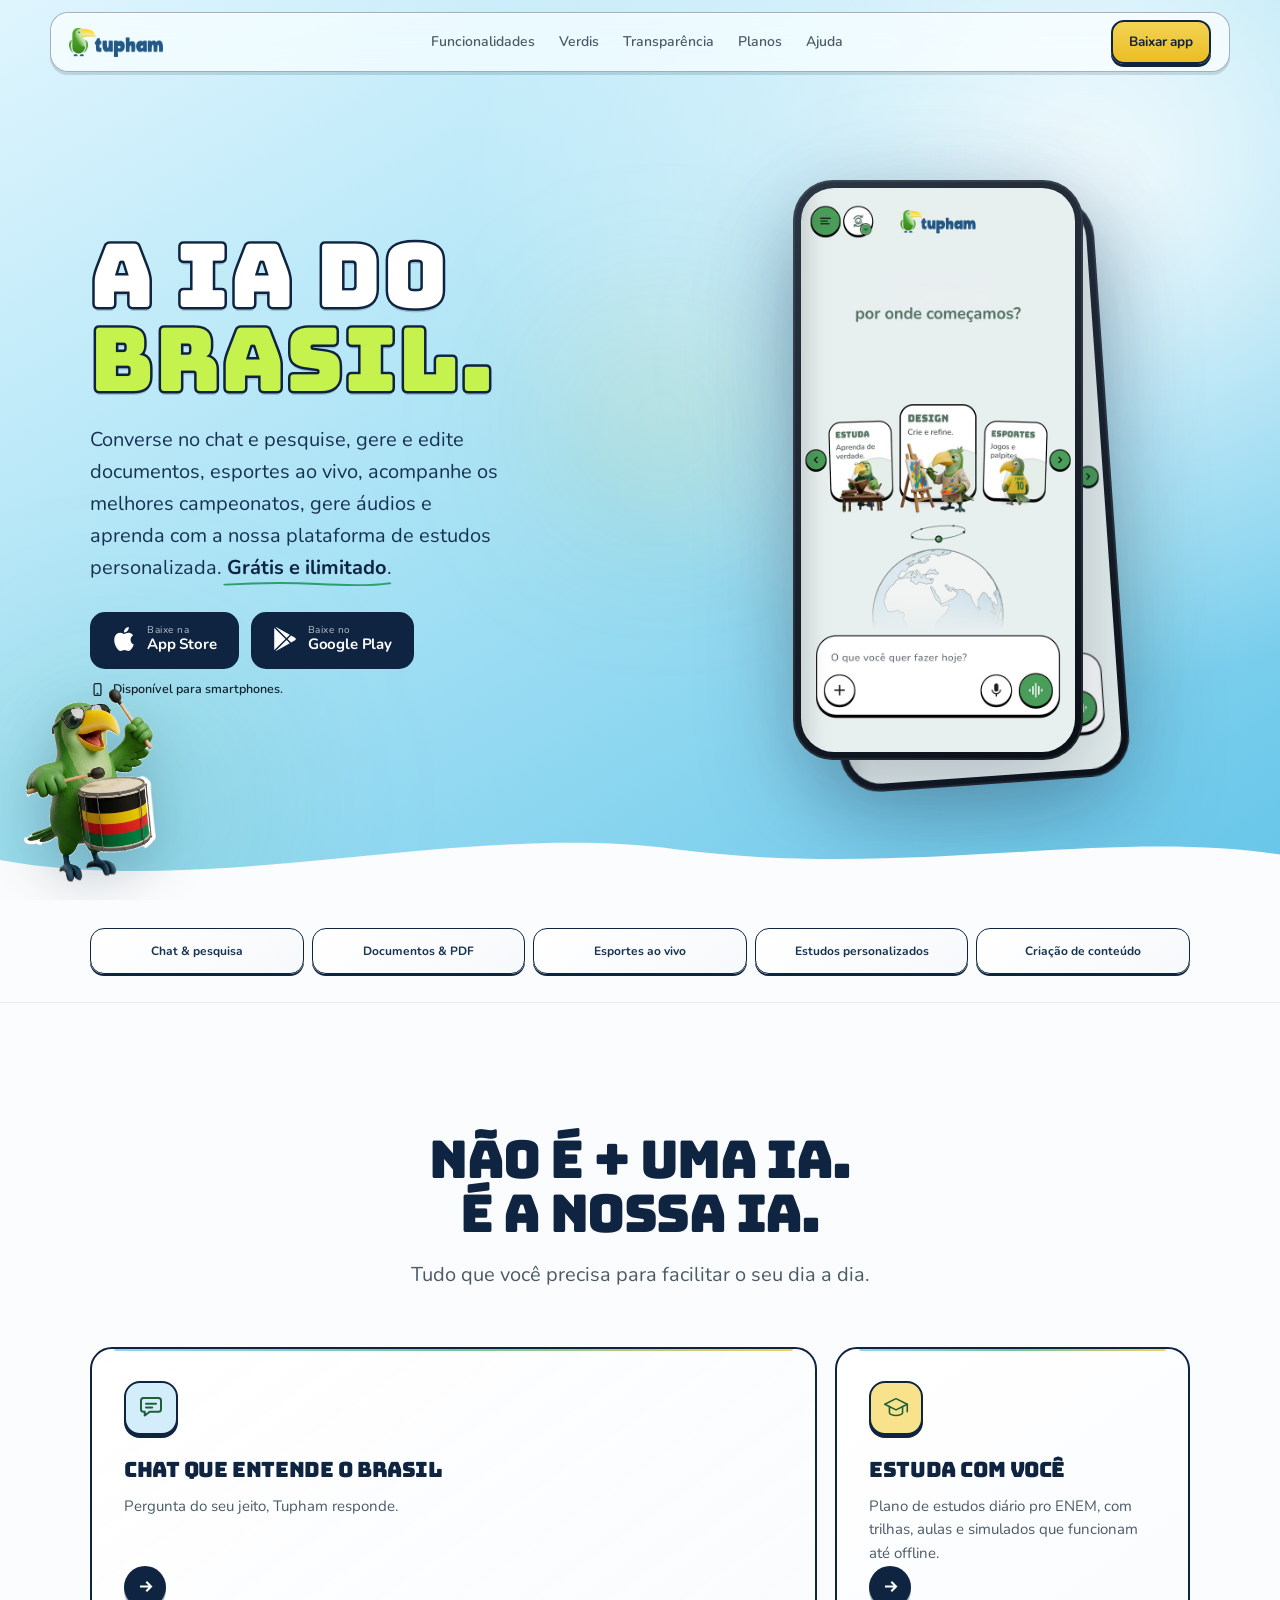
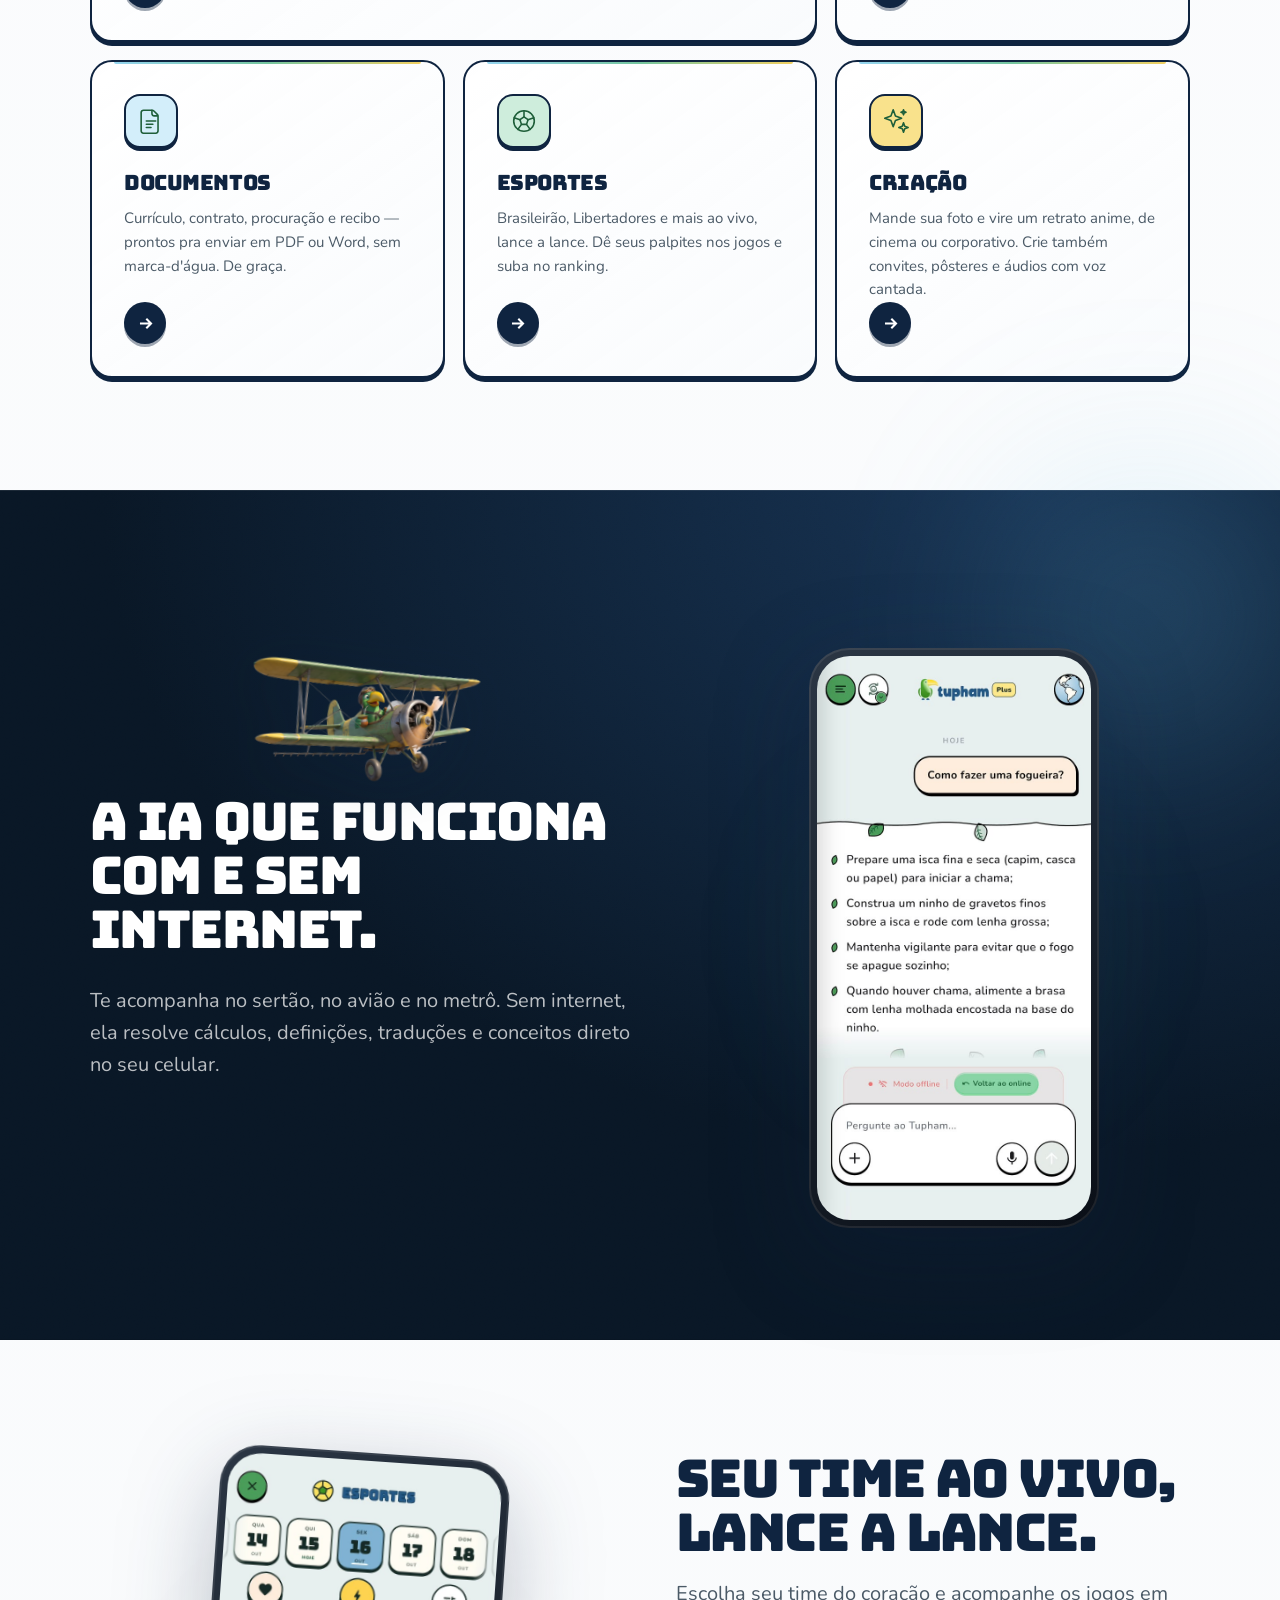
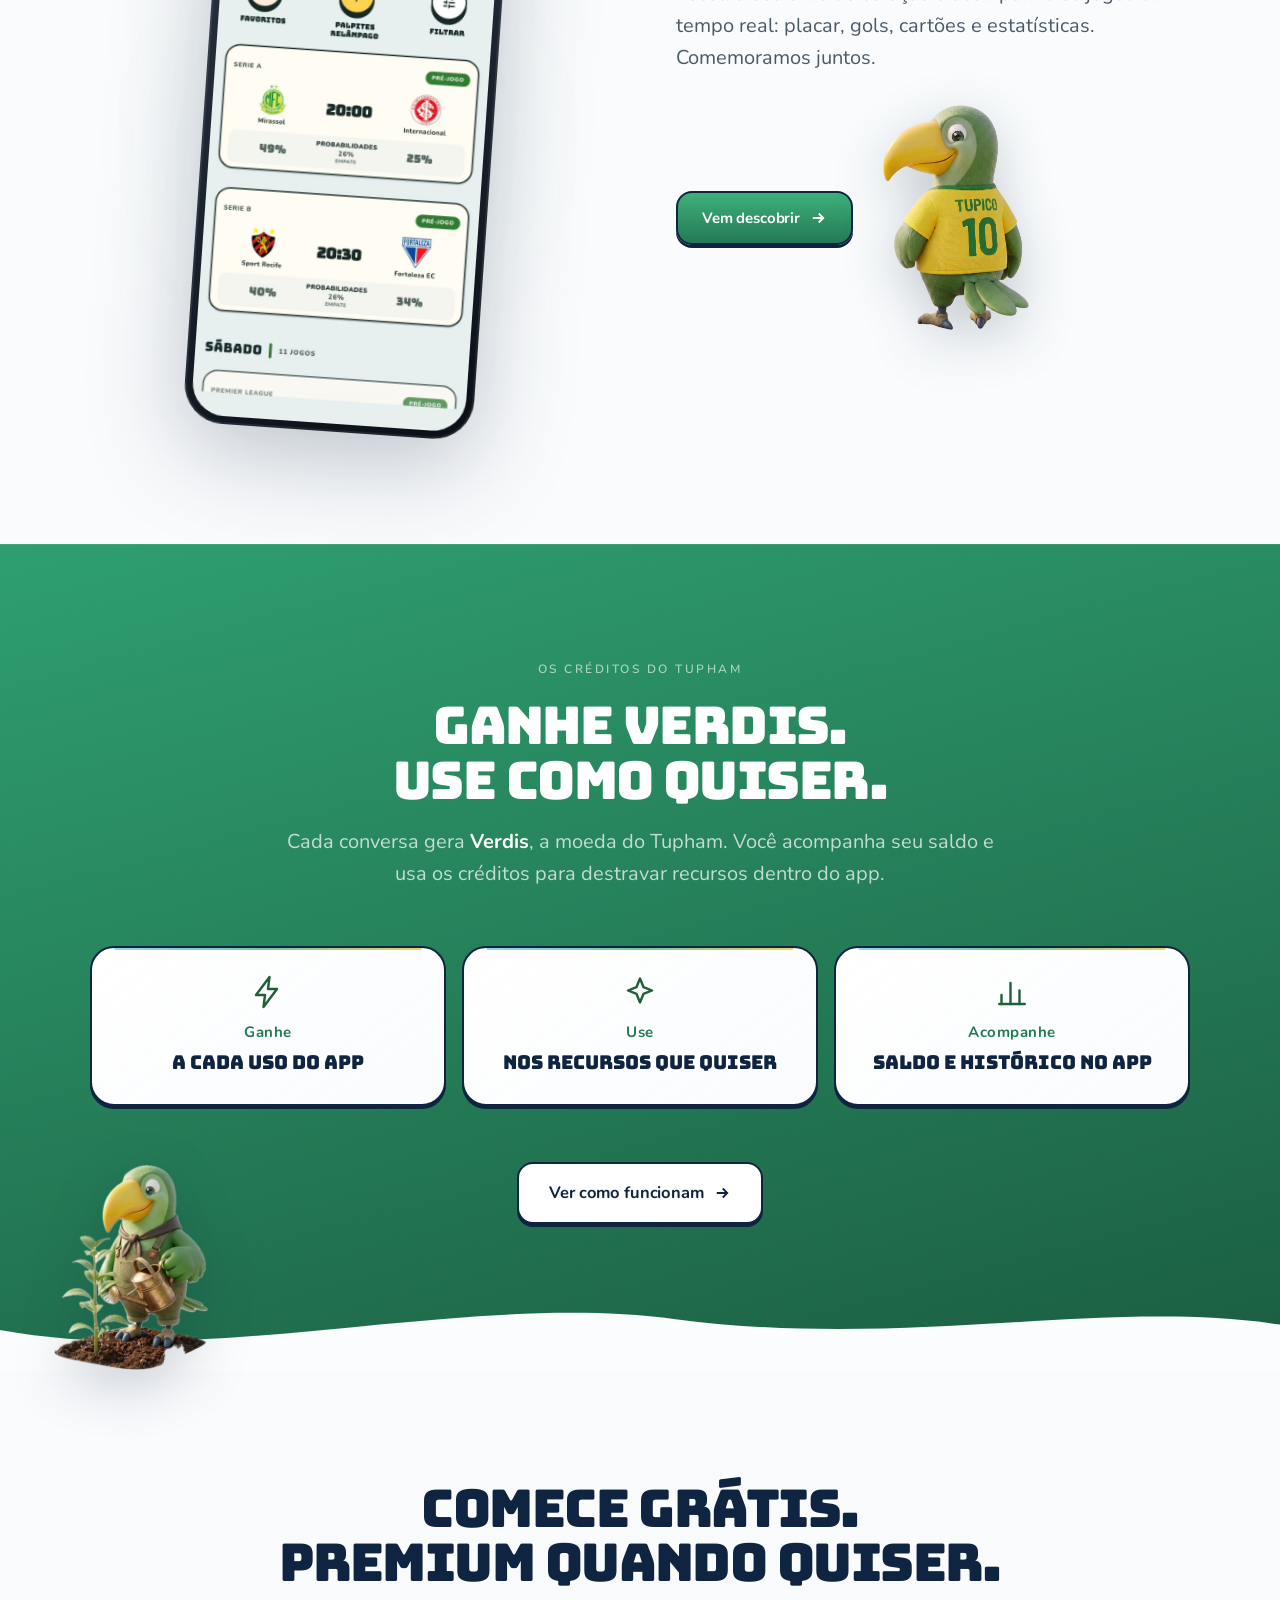
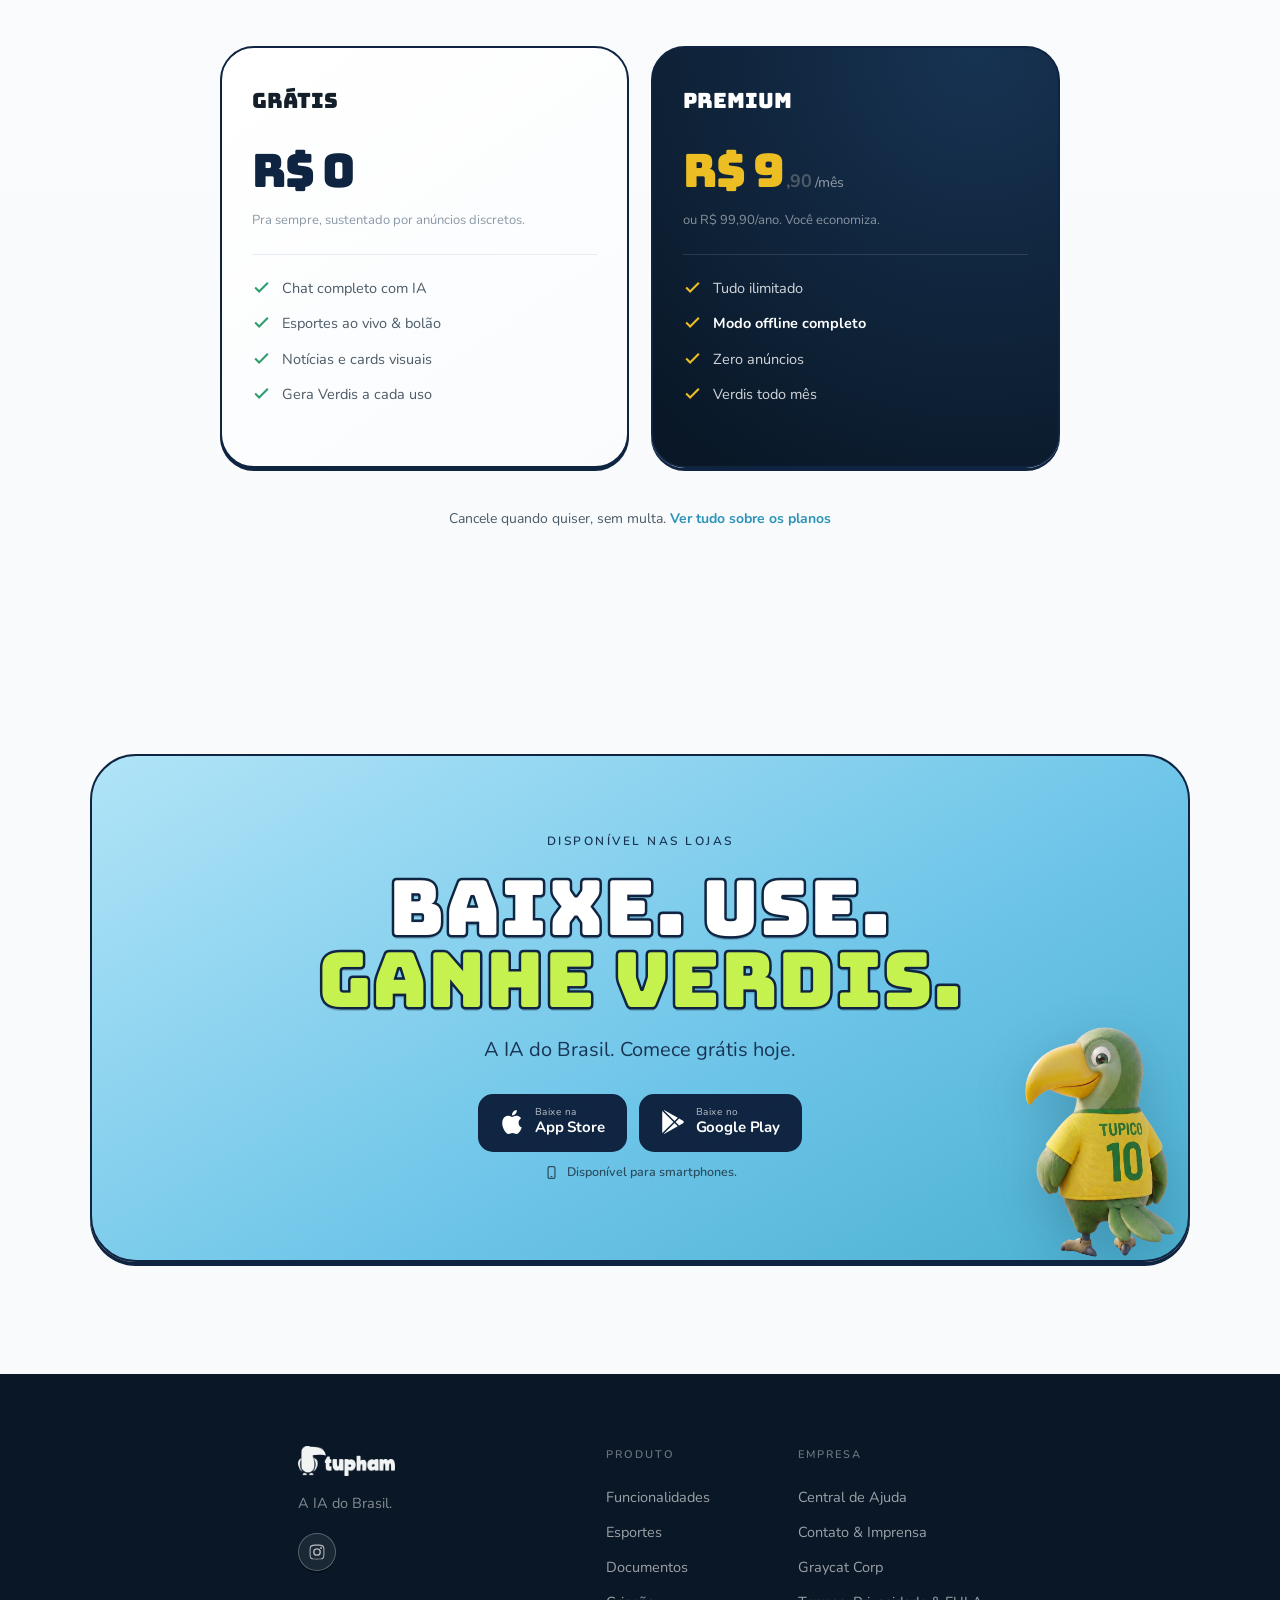
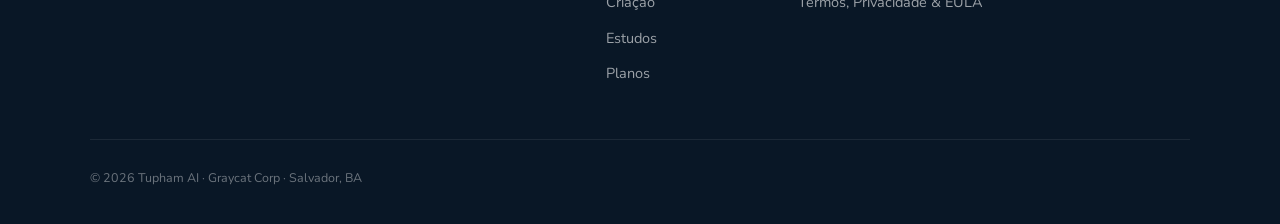
==== index.html @ d5e72868 "fix(site): revisa divisoes entre secoes e sobreposicoes de mascotes - Criacao: rockstar nao sobrepoe" ====
<!DOCTYPE html>
<html lang="pt-BR">
<head>
<meta charset="UTF-8">
<meta name="viewport" content="width=device-width, initial-scale=1.0">
<title>Tupham — A IA do Brasil.</title>
<meta name="description" content="Tupham: converse no chat e pesquise, gere e edite documentos, esportes ao vivo, acompanhe os melhores campeonatos, gere áudios e aprenda com a nossa plataforma de estudos personalizada. Grátis e ilimitado.">
<meta name="theme-color" content="#6BC4E8">
<meta property="og:type" content="website">
<meta property="og:title" content="Tupham — A IA do Brasil">
<meta property="og:description" content="Tudo que você precisa em um app só.">
<meta property="og:image" content="https://tupham.com.br/assets/img/og.png">
<meta property="og:image:secure_url" content="https://tupham.com.br/assets/img/og.png">
<meta property="og:image:type" content="image/png">
<meta property="og:image:width" content="1200">
<meta property="og:image:height" content="630">
<meta property="og:image:alt" content="Tupham — A IA do Brasil">
<meta name="twitter:card" content="summary_large_image">
<meta name="twitter:image" content="https://tupham.com.br/assets/img/og.png">
<meta name="twitter:image:alt" content="Tupham — A IA do Brasil">
<link rel="icon" type="image/png" href="assets/img/brand/mascote-tupham.png">
<link rel="preconnect" href="https://fonts.googleapis.com">
<link rel="preconnect" href="https://fonts.gstatic.com" crossorigin>
<link href="https://fonts.googleapis.com/css2?family=Bungee&family=Nunito:ital,wght@0,200..1000;1,200..1000&display=swap" rel="stylesheet">
<link rel="stylesheet" href="assets/css/tupham.css?v=20261015-3">
<style>
  /* compare: card das gringas em cor normal (sem look apagado) */
  .compare-them .compare-who{color:rgba(255,255,255,.6)}
  .compare-them .compare-price{color:#fff}
  .compare-them li{color:rgba(255,255,255,.85)}
</style>
</head>
<body class="home">
<div class="progress" id="progress"></div>

<!-- ===== NAV (shared) ===== -->
<nav class="nav" id="nav">
  <div class="nav-in">
    <a href="index.html" class="nav-logo" aria-label="Tupham — início"><img src="assets/img/brand/logo-tupham.png" alt="Tupham"></a>
    <div class="nav-links">
      <a href="habilidades.html">Funcionalidades</a>
      <a href="como-salvamos-o-mundo.html">Verdis</a>
      <a href="auditoria.html">Transparência</a>
      <a href="planos.html">Planos</a>
      <a href="ajuda.html">Ajuda</a>
    </div>
    <div class="nav-right">
      <a href="index.html#baixar" class="btn btn-gold btn-sm nav-cta">Baixar app</a>
      <button class="burger" id="burger" aria-label="Menu" aria-expanded="false"><span></span><span></span><span></span></button>
    </div>
  </div>
</nav>
<div class="mobnav" id="mobnav" aria-hidden="true" inert>
  <a href="habilidades.html">Funcionalidades<span class="arr">→</span></a>
  <a href="como-salvamos-o-mundo.html">Verdis<span class="arr">→</span></a>
  <a href="auditoria.html">Transparência<span class="arr">→</span></a>
  <a href="planos.html">Planos<span class="arr">→</span></a>
  <a href="ajuda.html">Ajuda<span class="arr">→</span></a>
  <a href="index.html#baixar" class="btn btn-gold">Baixar app</a>
</div>

<main>

<!-- ===== HERO ===== -->
<header class="hero">
  <div class="hero-orb hero-orb-1"></div>
  <div class="hero-orb hero-orb-2"></div>
  <div class="hero-orb hero-orb-3"></div>
  <img class="tupico tupico--corner tupico--cl tupico--bob" src="assets/img/mascotes/tupico-bateria.png" alt="Tupico, o mascote do Tupham, tocando bateria" style="bottom:5%;width:clamp(112px,11vw,160px)" loading="eager">
  <div class="wrap hero-in">
    <div class="hero-text load">
      <h1 class="comic comic--outline">A IA do<br><span class="lime">Brasil.</span></h1>
      <p class="lead">Converse no chat e pesquise, gere e edite documentos, esportes ao vivo, acompanhe os melhores campeonatos, gere áudios e aprenda com a nossa plataforma de estudos personalizada. <b class="brush" style="color:var(--ink-900);font-weight:700">Grátis e ilimitado</b>.</p>
      <div class="store-row">
        <a href="https://apps.apple.com/br/app/tupham/id6759582238" class="store-btn" rel="noopener"><svg viewBox="0 0 24 24" fill="currentColor"><path d="M12.152 6.896c-.948 0-2.415-1.078-3.96-1.04-2.04.027-3.91 1.183-4.961 3.014-2.117 3.675-.546 9.103 1.519 12.09 1.013 1.454 2.208 3.09 3.792 3.039 1.52-.065 2.09-.987 3.935-.987 1.831 0 2.35.987 3.96.948 1.637-.026 2.676-1.48 3.676-2.948 1.156-1.688 1.636-3.325 1.662-3.415-.039-.013-3.182-1.221-3.22-4.857-.026-3.04 2.48-4.494 2.597-4.559-1.429-2.09-3.623-2.324-4.39-2.376-2-.156-3.675 1.09-4.61 1.09zM15.53 3.83c.843-1.012 1.4-2.427 1.245-3.83-1.207.052-2.662.805-3.532 1.818-.78.896-1.454 2.338-1.273 3.714 1.338.104 2.715-.688 3.559-1.701"/></svg><span><small>Baixe na</small><b>App Store</b></span></a>
        <a href="https://play.google.com/store/apps/details?id=br.com.graycat.tupham" class="store-btn" rel="noopener"><svg viewBox="0 0 24 24" fill="currentColor"><path d="M22.018 13.298l-3.919 2.218-3.515-3.493 3.543-3.521 3.891 2.202a1.49 1.49 0 0 1 0 2.594zM1.337.924a1.486 1.486 0 0 0-.112.568v21.017c0 .217.045.419.124.6l11.155-11.087L1.337.924zm12.207 10.065l3.258-3.238L3.45.195a1.466 1.466 0 0 0-.946-.179l11.04 10.973zm0 2.067l-11 10.933c.298.036.612-.016.906-.183l13.324-7.54-3.23-3.21z"/></svg><span><small>Baixe no</small><b>Google Play</b></span></a>
      </div>
      <p class="store-note"><svg viewBox="0 0 24 24" fill="none" stroke="currentColor" stroke-width="2" aria-hidden="true"><rect x="6.5" y="2.5" width="11" height="19" rx="2.5"/><path d="M10.5 18.5h3"/></svg>Disponível para smartphones.</p>
    </div>
    <div class="hero-visual">
      <div class="load-visual mockup-cluster">
        <div class="glow glow--gold" style="width:270px;height:270px;top:44%;left:12%"></div>
        <div class="glow glow--sky" style="width:330px;height:330px;top:2%;right:-4%"></div>
        <div class="mockup mockup-back mockup--tilt" style="margin-right:-58px;margin-top:50px"><img src="assets/img/mockups/home.jpeg" alt="Tela inicial do Tupham" loading="eager"></div>
        <div class="mockup mockup-front"><img src="assets/img/mockups/home.jpeg" alt="Tela inicial do Tupham" loading="eager"></div>
      </div>
    </div>
  </div>
  <svg class="wave wave--bottom" viewBox="0 0 1440 110" preserveAspectRatio="none" aria-hidden="true"><path fill="#FBFCFD" d="M0,64 C240,108 520,20 760,52 C1020,86 1240,28 1440,58 L1440,110 L0,110Z"/></svg>
</header>

<!-- ===== MARQUEE ===== -->
<div class="capability-band" aria-label="Principais recursos">
  <div class="wrap capability-band-in">
    <div class="capability-grid">
      <span>Chat &amp; pesquisa</span>
      <span>Documentos &amp; PDF</span>
      <span>Esportes ao vivo</span>
      <span>Estudos personalizados</span>
      <span>Criação de conteúdo</span>
    </div>
  </div>
</div>

<!-- ===== PILLARS (bento) ===== -->
<section class="section" id="pilares">
  <div class="wrap">
    <div class="center mb-5" data-reveal>
      <h2 class="h-sec mt-2">Não é + uma IA.<br>É a nossa IA.</h2>
      <p class="lead mx-auto maxw-md mt-2">Tudo que você precisa para facilitar o seu dia a dia.</p>
    </div>

    <div class="grid grid-3" data-reveal-stagger>
      <a href="habilidades.html#conversa" class="card card--feat span-2">
        <div>
          <div class="card-ico card-ico--sky"><svg viewBox="0 0 24 24" fill="none" stroke="currentColor" stroke-width="1.6" stroke-linecap="round" stroke-linejoin="round"><path d="M4 6a2 2 0 0 1 2-2h12a2 2 0 0 1 2 2v7a2 2 0 0 1-2 2h-7l-4 3v-3H6a2 2 0 0 1-2-2z"/><path d="M8 8.5h8M8 11.5h5"/></svg></div>
          <h3>Chat que entende o Brasil</h3>
          <p>Pergunta do seu jeito, Tupham responde.</p>
        </div>
        <span class="card-go" aria-hidden="true"><svg viewBox="0 0 24 24" fill="none" stroke="currentColor" stroke-width="2.6"><path d="M5 12h14M13 6l6 6-6 6"/></svg></span>
      </a>

      <a href="habilidades.html#pesquisa" class="card card--feat">
        <div>
          <div class="card-ico card-ico--gold"><svg viewBox="0 0 32 32" fill="none" stroke="currentColor" stroke-width="1.7" stroke-linecap="round" stroke-linejoin="round"><path d="M16 6 4 12l12 6 12-6-12-6z"/><path d="M9 14.5v6.5c0 1.5 3 3 7 3s7-1.5 7-3v-6.5"/><path d="M28 12v8"/></svg></div>
          <h3>Estuda com você</h3>
          <p>Plano de estudos diário pro ENEM, com trilhas, aulas e simulados que funcionam até offline.</p>
        </div>
        <span class="card-go" aria-hidden="true"><svg viewBox="0 0 24 24" fill="none" stroke="currentColor" stroke-width="2.6"><path d="M5 12h14M13 6l6 6-6 6"/></svg></span>
      </a>

      <a href="habilidades.html#documentos" class="card card--feat">
        <div class="card-ico card-ico--sky"><svg viewBox="0 0 32 32" fill="none" stroke="currentColor" stroke-width="1.7" stroke-linecap="round" stroke-linejoin="round"><path d="M9.5 4.5h7.7c.7 0 1.4.3 1.9.8l3.6 3.6c.5.5.8 1.2.8 1.9v15.7c0 1.4-1.1 2.5-2.5 2.5h-13c-1.4 0-2.5-1.1-2.5-2.5V7c0-1.4 1.1-2.5 2.5-2.5z"/><path d="M17 4.5V8c0 1.4 1.1 2.5 2.5 2.5H23"/><path d="M11 16h10M11 19.5h7M11 23h5"/></svg></div>
        <h3>Documentos</h3>
        <p>Currículo, contrato, procuração e recibo — prontos pra enviar em PDF ou Word, sem marca-d'água. De graça.</p>
        <span class="card-go" aria-hidden="true"><svg viewBox="0 0 24 24" fill="none" stroke="currentColor" stroke-width="2.6"><path d="M5 12h14M13 6l6 6-6 6"/></svg></span>
      </a>

      <a href="habilidades.html#esportes" class="card card--feat">
        <div class="card-ico card-ico--leaf"><svg viewBox="0 0 32 32" fill="none" stroke="currentColor" stroke-width="1.7" stroke-linecap="round" stroke-linejoin="round"><circle cx="16" cy="16" r="11"/><path d="M16 11.5 20.3 14.6 18.7 19.6 13.3 19.6 11.7 14.6z"/><path d="M16 11.5V5"/><path d="M20.3 14.6 26.5 12.6"/><path d="M18.7 19.6 22.5 24.9"/><path d="M13.3 19.6 9.5 24.9"/><path d="M11.7 14.6 5.5 12.6"/></svg></div>
        <h3>Esportes</h3>
        <p>Brasileirão, Libertadores e mais ao vivo, lance a lance. Dê seus palpites nos jogos e suba no ranking.</p>
        <span class="card-go" aria-hidden="true"><svg viewBox="0 0 24 24" fill="none" stroke="currentColor" stroke-width="2.6"><path d="M5 12h14M13 6l6 6-6 6"/></svg></span>
      </a>

      <a href="habilidades.html#criacao" class="card card--feat">
        <div class="card-ico card-ico--gold"><svg viewBox="0 0 32 32" fill="none" stroke="currentColor" stroke-width="1.7" stroke-linecap="round" stroke-linejoin="round"><path d="M13 4l2.4 6.6 6.6 2.4-6.6 2.4-2.4 6.6-2.4-6.6-6.6-2.4 6.6-2.4z"/><path d="M24 18l1.3 3.7 3.7 1.3-3.7 1.3-1.3 3.7-1.3-3.7-3.7-1.3 3.7-1.3z"/><path d="M24 4l.7 2 2 .7-2 .7-.7 2-.7-2-2-.7 2-.7z"/></svg></div>
        <h3>Criação</h3>
        <p>Mande sua foto e vire um retrato anime, de cinema ou corporativo. Crie também convites, pôsteres e áudios com voz cantada.</p>
        <span class="card-go" aria-hidden="true"><svg viewBox="0 0 24 24" fill="none" stroke="currentColor" stroke-width="2.6"><path d="M5 12h14M13 6l6 6-6 6"/></svg></span>
      </a>
    </div>
  </div>
</section>

<!-- ===== ON-DEVICE ===== -->
<section class="section bg-ink grain on-dark">
  <div class="sec-orb glow--sky" style="width:420px;height:420px;top:-10%;right:-6%;opacity:.5"></div>
  <div class="wrap split split--wide-text">
    <div data-reveal style="position:relative">
      <img class="tupico tupico--corner tupico--float" src="assets/img/mascotes/tupico-aviador.png" alt="Tupico pilotando um avião" style="position:absolute;left:50%;bottom:calc(100% + 12px);transform:translateX(-50%) rotate(-4deg);width:clamp(165px,19vw,235px);z-index:2" loading="lazy">
      <h2 class="h-sec">A IA que funciona<br>com e sem internet.</h2>
      <p class="lead mt-3">Te acompanha no sertão, no avião e no metrô. Sem internet, ela resolve cálculos, definições, traduções e conceitos direto no seu celular.</p>
    </div>
    <div class="split-visual" data-reveal>
      <div class="glow glow--leaf" style="width:300px;height:300px"></div>
      <div class="mockup mockup--float" data-parallax="-0.03"><img src="assets/img/mockups/offline.jpeg" alt="Tupham respondendo sem internet, em modo offline" loading="lazy"></div>
    </div>
  </div>
</section>

<!-- ===== ESPORTES TEASER ===== -->
<section class="section">
  <div class="wrap split split--reverse split--top">
    <div data-reveal>
      <h2 class="h-sec">Seu time ao vivo,<br>lance a lance.</h2>
      <p class="lead mt-2">Escolha seu time do coração e acompanhe os jogos em tempo real: placar, gols, cartões e estatísticas. Comemoramos juntos.</p>
      <div class="flex items-center gap-lg mt-3">
        <a href="habilidades.html#esportes" class="btn btn-leaf">Vem descobrir <svg viewBox="0 0 24 24" fill="none" stroke="currentColor" stroke-width="2.4"><path d="M5 12h14M13 6l6 6-6 6"/></svg></a>
        <img class="tupico tupico--float" src="assets/img/mascotes/tupico-craque.png" alt="Tupico com a camisa 10" style="width:clamp(110px,13vw,150px)" loading="lazy">
      </div>
    </div>
    <div class="split-visual split-visual--stack" data-reveal>
      <div class="glow glow--leaf" style="width:320px;height:320px;opacity:.5"></div>
      <div class="mockup mockup--tilt-r"><img src="assets/img/mockups/esportes.jpeg" alt="Jogo ao vivo no Tupham, lance a lance" loading="lazy"></div>
    </div>
  </div>
</section>

<!-- ===== VERDIS TEASER ===== -->
<section class="section bg-leaf grain on-dark mascot-stage">
  <img class="tupico tupico--corner tupico--cl tupico--float" src="assets/img/mascotes/tupico-jardineiro.png" alt="Tupico jardineiro" style="bottom:max(0px,calc(7.64vw - 110px));width:clamp(120px,12vw,180px)" loading="lazy">
  <div class="wrap">
    <div class="center mb-5" data-reveal>
      <span class="eyebrow eyebrow--center eyebrow--light">Os créditos do Tupham</span>
      <h2 class="h-sec mt-2">Ganhe Verdis.<br>Use como quiser.</h2>
      <p class="lead mx-auto maxw-md mt-2">Cada conversa gera <b style="color:#fff">Verdis</b>, a moeda do Tupham. Você acompanha seu saldo e usa os créditos para destravar recursos dentro do app.</p>
    </div>
    <div class="equiv" data-reveal-stagger>
      <div class="equiv-card"><div class="e-ico"><svg viewBox="0 0 24 24" fill="none" stroke="currentColor" stroke-width="1.6" stroke-linecap="round" stroke-linejoin="round"><path d="M13 2 4 14h6l-1 8 9-12h-6z"/></svg></div><div class="e-num">Ganhe</div><div class="e-eq">a cada uso do app</div></div>
      <div class="equiv-card"><div class="e-ico"><svg viewBox="0 0 24 24" fill="none" stroke="currentColor" stroke-width="1.6" stroke-linecap="round" stroke-linejoin="round"><path d="M12 3l2.3 5.7L20 11l-5.7 2.3L12 19l-2.3-5.7L4 11l5.7-2.3z"/></svg></div><div class="e-num">Use</div><div class="e-eq">nos recursos que quiser</div></div>
      <div class="equiv-card"><div class="e-ico"><svg viewBox="0 0 24 24" fill="none" stroke="currentColor" stroke-width="1.6" stroke-linecap="round" stroke-linejoin="round"><path d="M5 20v-6M11 20V6M17 20v-9"/><path d="M3.5 20h17"/></svg></div><div class="e-num">Acompanhe</div><div class="e-eq">saldo e histórico no app</div></div>
    </div>
    <div class="center mt-5" data-reveal>
      <a href="como-salvamos-o-mundo.html" class="btn btn-white btn-lg">Ver como funcionam <svg viewBox="0 0 24 24" fill="none" stroke="currentColor" stroke-width="2.4"><path d="M5 12h14M13 6l6 6-6 6"/></svg></a>
    </div>
  </div>
  <svg class="wave wave--bottom" viewBox="0 0 1440 110" preserveAspectRatio="none" aria-hidden="true"><path fill="#FBFCFD" d="M0,64 C240,108 520,20 760,52 C1020,86 1240,28 1440,58 L1440,110 L0,110Z"/></svg>
</section>

<!-- ===== PRICING ===== -->
<section class="section" id="planos">
  <div class="wrap">
    <div class="center mb-5" data-reveal>
      <h2 class="h-sec">Comece grátis.<br>Premium quando quiser.</h2>
    </div>
    <div class="price-grid" data-reveal>
      <div class="price-card">
        <div class="price-name">Grátis</div>
        <div class="price-tag"><span class="v">R$ 0</span></div>
        <div class="price-sub">Pra sempre, sustentado por anúncios discretos.</div>
        <ul class="price-feats">
          <li><svg viewBox="0 0 24 24" fill="none" stroke="currentColor" stroke-width="2.6"><path d="M20 6 9 17l-5-5"/></svg>Chat completo com IA</li>
          <li><svg viewBox="0 0 24 24" fill="none" stroke="currentColor" stroke-width="2.6"><path d="M20 6 9 17l-5-5"/></svg>Esportes ao vivo &amp; bolão</li>
          <li><svg viewBox="0 0 24 24" fill="none" stroke="currentColor" stroke-width="2.6"><path d="M20 6 9 17l-5-5"/></svg>Notícias e cards visuais</li>
          <li><svg viewBox="0 0 24 24" fill="none" stroke="currentColor" stroke-width="2.6"><path d="M20 6 9 17l-5-5"/></svg>Gera Verdis a cada uso</li>
        </ul>
      </div>
      <div class="price-card price-card--pro">
        <div class="price-name">Premium</div>
        <div class="price-tag"><span class="v">R$ 9</span><span class="c">,90</span><span class="per">/mês</span></div>
        <div class="price-sub">ou R$ 99,90/ano. Você economiza.</div>
        <ul class="price-feats">
          <li><svg viewBox="0 0 24 24" fill="none" stroke="currentColor" stroke-width="2.6"><path d="M20 6 9 17l-5-5"/></svg>Tudo ilimitado</li>
          <li class="hl"><svg viewBox="0 0 24 24" fill="none" stroke="currentColor" stroke-width="2.6"><path d="M20 6 9 17l-5-5"/></svg>Modo offline completo</li>
          <li><svg viewBox="0 0 24 24" fill="none" stroke="currentColor" stroke-width="2.6"><path d="M20 6 9 17l-5-5"/></svg>Zero anúncios</li>
          <li><svg viewBox="0 0 24 24" fill="none" stroke="currentColor" stroke-width="2.6"><path d="M20 6 9 17l-5-5"/></svg>Verdis todo mês</li>
        </ul>
      </div>
    </div>
    <p class="center muted mt-4" data-reveal style="font-size:14px">Cancele quando quiser, sem multa. <a href="planos.html" class="btn-link" style="display:inline-flex">Ver tudo sobre os planos</a></p>
  </div>
</section>

<!-- ===== FINAL CTA ===== -->
<section class="section" id="baixar">
  <div class="wrap">
    <div class="cta-band grain mascot-stage" data-reveal>
      <img class="tupico tupico--corner tupico--bob" src="assets/img/mascotes/tupico-craque.png" alt="Tupico vestindo a camisa 10" style="bottom:0;right:1%;width:clamp(116px,12vw,166px)" loading="lazy">
      <span class="eyebrow eyebrow--center">Disponível nas lojas</span>
      <h2 class="h-sec mt-2 comic comic--outline" style="font-size:clamp(38px,7vw,76px)">Baixe. Use.<br><span class="lime">Ganhe Verdis.</span></h2>
      <p class="lead mx-auto maxw-sm mt-2" style="color:var(--ink-800)">A IA do Brasil. Comece grátis hoje.</p>
      <div class="store-row mt-4" style="justify-content:center">
        <a href="https://apps.apple.com/br/app/tupham/id6759582238" class="store-btn" rel="noopener"><svg viewBox="0 0 24 24" fill="currentColor"><path d="M12.152 6.896c-.948 0-2.415-1.078-3.96-1.04-2.04.027-3.91 1.183-4.961 3.014-2.117 3.675-.546 9.103 1.519 12.09 1.013 1.454 2.208 3.09 3.792 3.039 1.52-.065 2.09-.987 3.935-.987 1.831 0 2.35.987 3.96.948 1.637-.026 2.676-1.48 3.676-2.948 1.156-1.688 1.636-3.325 1.662-3.415-.039-.013-3.182-1.221-3.22-4.857-.026-3.04 2.48-4.494 2.597-4.559-1.429-2.09-3.623-2.324-4.39-2.376-2-.156-3.675 1.09-4.61 1.09zM15.53 3.83c.843-1.012 1.4-2.427 1.245-3.83-1.207.052-2.662.805-3.532 1.818-.78.896-1.454 2.338-1.273 3.714 1.338.104 2.715-.688 3.559-1.701"/></svg><span><small>Baixe na</small><b>App Store</b></span></a>
        <a href="https://play.google.com/store/apps/details?id=br.com.graycat.tupham" class="store-btn" rel="noopener"><svg viewBox="0 0 24 24" fill="currentColor"><path d="M22.018 13.298l-3.919 2.218-3.515-3.493 3.543-3.521 3.891 2.202a1.49 1.49 0 0 1 0 2.594zM1.337.924a1.486 1.486 0 0 0-.112.568v21.017c0 .217.045.419.124.6l11.155-11.087L1.337.924zm12.207 10.065l3.258-3.238L3.45.195a1.466 1.466 0 0 0-.946-.179l11.04 10.973zm0 2.067l-11 10.933c.298.036.612-.016.906-.183l13.324-7.54-3.23-3.21z"/></svg><span><small>Baixe no</small><b>Google Play</b></span></a>
      </div>
      <p class="store-note"><svg viewBox="0 0 24 24" fill="none" stroke="currentColor" stroke-width="2" aria-hidden="true"><rect x="6.5" y="2.5" width="11" height="19" rx="2.5"/><path d="M10.5 18.5h3"/></svg>Disponível para smartphones.</p>
    </div>
  </div>
</section>

</main>

<!-- ===== FOOTER (shared) ===== -->
<footer class="foot">
  <div class="wrap">
    <div class="foot-top">
      <div class="foot-brand">
        <img src="assets/img/brand/logo-tupham.png" alt="Tupham">
        <p>A IA do Brasil.</p>
        <div class="foot-social">
          <a href="https://www.instagram.com/tuphambrasil/" target="_blank" rel="noopener" aria-label="Instagram"><svg viewBox="0 0 24 24" fill="currentColor"><path d="M12 2.16c3.2 0 3.58.01 4.85.07 3.25.15 4.77 1.69 4.92 4.92.06 1.27.07 1.65.07 4.85s-.01 3.58-.07 4.85c-.15 3.23-1.66 4.77-4.92 4.92-1.27.06-1.64.07-4.85.07s-3.58-.01-4.85-.07c-3.26-.15-4.77-1.7-4.92-4.92C2.17 15.58 2.16 15.2 2.16 12s.01-3.58.07-4.85C2.38 3.92 3.9 2.38 7.15 2.23 8.42 2.17 8.8 2.16 12 2.16zm0 1.62c-3.14 0-3.51.01-4.75.07-2.43.11-3.66 1.32-3.77 3.77-.06 1.24-.07 1.61-.07 4.75s.01 3.51.07 4.75c.11 2.43 1.32 3.66 3.77 3.77 1.24.06 1.61.07 4.75.07s3.51-.01 4.75-.07c2.43-.11 3.66-1.32 3.77-3.77.06-1.24.07-1.61.07-4.75s-.01-3.51-.07-4.75c-.11-2.43-1.32-3.66-3.77-3.77-1.24-.06-1.61-.07-4.75-.07zM12 6.84A5.16 5.16 0 1 0 12 17.16 5.16 5.16 0 0 0 12 6.84zm0 8.5A3.34 3.34 0 1 1 12 8.66a3.34 3.34 0 0 1 0 6.68zm5.34-9.87a1.2 1.2 0 1 0 0 2.4 1.2 1.2 0 0 0 0-2.4z"/></svg></a>
        </div>
      </div>
      <div class="foot-col">
        <h4>Produto</h4>
        <a href="habilidades.html">Funcionalidades</a>
        <a href="habilidades.html#esportes">Esportes</a>
        <a href="habilidades.html#documentos">Documentos</a>
        <a href="habilidades.html#criacao">Criação</a>
        <a href="habilidades.html#pesquisa">Estudos</a>
        <a href="planos.html">Planos</a>
      </div>
      <div class="foot-col">
        <h4>Empresa</h4>
        <a href="ajuda.html">Central de Ajuda</a>
        <a href="ajuda.html#contato">Contato &amp; Imprensa</a>
        <a href="https://graycatcorp.com" target="_blank" rel="noopener">Graycat Corp</a>
        <a href="ajuda.html#legal">Termos, Privacidade &amp; EULA</a>
      </div>
    </div>
    <div class="foot-bottom">
      <p>© <span data-year>2026</span> Tupham AI · Graycat Corp · Salvador, BA</p>
      
    </div>
  </div>
</footer>

<script src="assets/js/tupham.js?v=20260804-2"></script>
</body>
</html>
---- assets/css/tupham.css ----
/* ============================================================
   TUPHAM AI — Design System  ·  "Friendly Premium"
   A IA do Brasil. Roda no seu celular.
   ============================================================ */

/* ---------- Tokens ---------- */
:root{
  /* sky */
  --sky-50:#EAF7FD;--sky-100:#D3EEFA;--sky-200:#B0E4F7;--sky-300:#8ED8F2;
  --sky-400:#6BC4E8;--sky-500:#4AAFCF;--sky-600:#2E93B8;
  /* ocean / navy ink */
  --ink-700:#2B5F8A;--ink-800:#173353;--ink-900:#0F2440;--ink-950:#091726;
  /* leaf / planet */
  --leaf-50:#E9F7EF;--leaf-100:#CEEDDC;--leaf-300:#6FCB9C;--leaf-400:#3FB07A;
  --leaf-500:#2E9E6E;--leaf-600:#237A55;--leaf-700:#1A5C40;
  /* gold — fechado p/ evitar "amarelo ovo" aberto */
  --gold-200:#F9E28C;--gold-300:#F3D254;--gold-400:#ECBE24;--gold-500:#D2A411;--gold-600:#AE860C;
  /* neutrals */
  --bg:#FBFCFD;--bg-soft:#EFF4F8;--surface:#FFFFFF;--line:#E6ECF1;--line-soft:#EFF3F6;
  --tx:#13202B;--tx-2:#4B5A67;--tx-3:#8A98A6;
  /* semantic */
  --yes:#27B765;--no:#F0556A;
  /* radii */
  --r-sm:10px;--r:16px;--r-lg:24px;--r-xl:34px;--r-2xl:46px;--r-pill:999px;
  /* shadows */
  --sh-xs:0 1px 3px rgba(15,36,64,.06);
  --sh-sm:0 4px 14px rgba(15,36,64,.07);
  --sh:0 16px 44px rgba(15,36,64,.10);
  --sh-lg:0 34px 80px rgba(15,36,64,.16);
  --sh-gold:0 12px 34px rgba(210,164,17,.42);
  --sh-leaf:0 12px 34px rgba(46,158,110,.30);
  /* motion */
  --ease:cubic-bezier(.22,1,.36,1);
  --ease-soft:cubic-bezier(.16,1,.3,1);
  /* layout */
  --maxw:1180px;--maxw-narrow:760px;--maxw-wide:1320px;--nav-h:74px;
  /* type — padrão do app: Nunito (base) + Bungee (display/marca) */
  --font-display:'Bungee','Nunito',sans-serif;
  --font-body:'Nunito',system-ui,sans-serif;
}

/* ---------- Reset ---------- */
*,*::before,*::after{margin:0;padding:0;box-sizing:border-box}
html{scroll-behavior:smooth;-webkit-text-size-adjust:100%;overflow-x:hidden}
body{
  font-family:var(--font-body);background:var(--bg);color:var(--tx);
  line-height:1.6;font-size:16px;font-weight:400;
  -webkit-font-smoothing:antialiased;-moz-osx-font-smoothing:grayscale;
  /* Bungee tem só o peso 400 — evita negrito sintético nos títulos */
  font-synthesis-weight:none;
  overflow-x:hidden;
}
img,svg,video{max-width:100%;display:block}
a{text-decoration:none;color:inherit}
ul,ol{list-style:none}
button{cursor:pointer;border:none;background:none;font:inherit;color:inherit}
:focus-visible{outline:3px solid var(--sky-500);outline-offset:3px;border-radius:6px}
::selection{background:var(--gold-300);color:var(--ink-900)}

/* ---------- Layout ---------- */
.wrap{max-width:var(--maxw);margin:0 auto;padding:0 22px}
.wrap--narrow{max-width:var(--maxw-narrow)}
.wrap--wide{max-width:var(--maxw-wide)}
@media(min-width:768px){.wrap{padding:0 40px}}
.section{position:relative;padding:96px 0}
@media(min-width:768px){.section{padding:128px 0}}
.section--tight{padding:72px 0}
.center{text-align:center}
.stack{display:flex;flex-direction:column}

/* ---------- Type helpers ---------- */
.eyebrow{
  display:inline-flex;align-items:center;gap:8px;
  font-family:var(--font-body);font-size:12px;font-weight:600;
  letter-spacing:2.5px;text-transform:uppercase;color:var(--ink-800);
}
.eyebrow::before{content:none}
.eyebrow--center{justify-content:center}
.eyebrow--gold{color:var(--gold-600)}
.eyebrow--leaf{color:var(--leaf-600)}
.eyebrow--light{color:rgba(255,255,255,.6)}

.display{
  font-family:var(--font-display);font-weight:400;
  font-size:clamp(44px,8vw,92px);line-height:.96;letter-spacing:-.035em;
  color:var(--ink-900);
}
.h-sec{
  font-family:var(--font-display);font-weight:400;
  font-size:clamp(30px,4.6vw,54px);line-height:1.04;letter-spacing:-.03em;
  color:var(--ink-900);
}
.h-sub{
  font-family:var(--font-display);font-weight:400;
  font-size:clamp(22px,3vw,34px);line-height:1.1;letter-spacing:-.02em;color:var(--ink-900);
}
.lead{font-size:clamp(17px,2vw,21px);line-height:1.6;color:var(--tx-2);font-weight:400}
.muted{color:var(--tx-2)}
.on-dark{color:#fff}
.on-dark .h-sec,.on-dark .display,.on-dark .h-sub{color:#fff}
.on-dark .lead,.on-dark .muted{color:rgba(255,255,255,.72)}
.grad-text{background:linear-gradient(100deg,var(--sky-600),var(--leaf-500) 60%,var(--gold-500));-webkit-background-clip:text;background-clip:text;color:transparent}
.gold-ink{color:var(--gold-500)}
.leaf-ink{color:var(--leaf-600)}

/* ---------- Buttons — linguagem do app: contorno de tinta + relevo curto ---------- */
.btn{
  position:relative;display:inline-flex;align-items:center;justify-content:center;gap:9px;
  padding:13px 24px;border-radius:16px;font-family:var(--font-body);
  font-weight:700;font-size:15px;letter-spacing:-.01em;white-space:nowrap;
  border:2px solid var(--ink-900);box-shadow:0 3px 0 var(--ink-900);
  transition:transform .18s var(--ease),box-shadow .18s var(--ease),background .2s,color .2s;
}
.btn svg{width:18px;height:18px;flex-shrink:0}
.btn:hover{transform:translateY(-2px);box-shadow:0 5px 0 var(--ink-900)}
.btn:active{transform:translateY(1px);box-shadow:0 1px 0 var(--ink-900)}
.btn-sm{padding:9px 16px;font-size:13.5px;border-radius:13px}
.btn-lg{padding:16px 30px;font-size:16.5px}
.btn-gold{background:linear-gradient(180deg,var(--gold-300),var(--gold-400));color:var(--ink-900)}
.btn-ink{background:var(--ink-900);color:#fff}
.btn-ink:hover{background:var(--ink-800)}
.btn-leaf{background:linear-gradient(180deg,var(--leaf-400),var(--leaf-600));color:#fff}
.btn-white{background:#fff;color:var(--ink-900)}
.btn-ghost{background:rgba(15,36,64,.04);border-color:rgba(15,36,64,.16);box-shadow:none;color:var(--ink-900)}
.btn-ghost:hover{background:rgba(15,36,64,.08);transform:none;box-shadow:none}
.btn-glass{background:rgba(255,255,255,.16);color:#fff;border-color:rgba(255,255,255,.55);box-shadow:0 3px 0 rgba(9,23,38,.35);backdrop-filter:blur(10px)}
.btn-glass:hover{background:rgba(255,255,255,.26);box-shadow:0 5px 0 rgba(9,23,38,.35)}
.btn-row{display:flex;gap:12px;flex-wrap:wrap}
.btn-link{display:inline-flex;align-items:center;gap:7px;font-weight:700;color:var(--sky-600);transition:gap .25s var(--ease),color .2s}
.btn-link svg{width:16px;height:16px;transition:transform .25s var(--ease)}
.btn-link:hover{gap:11px;color:var(--ink-800)}
.btn-link:hover svg{transform:translateX(3px)}
.btn-link--leaf{color:var(--leaf-600)}.btn-link--leaf:hover{color:var(--leaf-700)}
.btn-link--light{color:#fff}

/* App-store buttons — mesmo tratamento dos botões */
.store-row{display:flex;gap:12px;flex-wrap:wrap}
.store-btn{display:inline-flex;align-items:center;gap:11px;padding:11px 20px;border-radius:15px;background:var(--ink-900);color:#fff;border:2px solid var(--ink-900);box-shadow:0 3px 0 var(--ink-900);transition:transform .18s var(--ease),box-shadow .18s var(--ease),background .2s}
.store-btn:hover{transform:translateY(-2px);box-shadow:0 5px 0 var(--ink-900)}
.store-btn:active{transform:translateY(1px);box-shadow:0 1px 0 var(--ink-900)}
.store-btn svg{width:24px;height:24px}
.store-btn span{display:flex;flex-direction:column;line-height:1.15;text-align:left}
.store-btn span b{font-size:15px;font-weight:700;letter-spacing:-.01em}
.store-btn span small{font-size:10px;opacity:.7;font-family:var(--font-body);letter-spacing:.5px}
.store-btn--light{background:#fff;color:var(--ink-900)}
/* aviso "só no celular" — evita confusão de quem tenta baixar no computador */
.store-note{display:inline-flex;align-items:center;gap:8px;margin-top:13px;font-size:12.5px;font-weight:600;color:inherit;opacity:.72;text-wrap:pretty}
.store-note svg{width:15px;height:15px;flex-shrink:0}

/* ---------- Pills / badges / chips ---------- */
.pill{display:inline-flex;align-items:center;gap:0;font-family:var(--font-body);font-size:12.5px;font-weight:700;letter-spacing:0;padding:8px 15px;border-radius:var(--r-pill);background:var(--ink-900);border:2px solid var(--ink-950);color:#fff;box-shadow:0 2px 0 var(--ink-950);transition:transform .18s var(--ease),box-shadow .18s var(--ease),background .2s,border-color .2s}
.pill:hover{transform:translateY(-2px);box-shadow:0 4px 0 var(--ink-950);background:var(--ink-800);border-color:var(--ink-800);color:#fff}
.pill:active{transform:translateY(1px);box-shadow:0 1px 0 var(--ink-950)}
.pill .dot{display:none}
.pill--light{background:var(--ink-900);border-color:var(--ink-900);color:#fff}
.pill-row{display:flex;flex-wrap:wrap;gap:9px}
.tag{display:inline-flex;align-items:center;gap:6px;font-size:12.5px;font-weight:700;padding:5px 11px;border-radius:var(--r-pill);background:var(--sky-100);color:var(--ink-800);border:1.5px solid rgba(15,36,64,.12);box-shadow:0 2px 0 rgba(15,36,64,.08)}
.tag--gold{background:var(--gold-200);color:var(--ink-900)}
.tag--leaf{background:var(--leaf-100);color:var(--leaf-700)}
.tag--new{background:var(--gold-400);color:var(--ink-900)}
.badge-tier{font-family:var(--font-body);font-size:11px;font-weight:700;width:24px;height:24px;display:inline-flex;align-items:center;justify-content:center;border-radius:7px;box-shadow:0 2px 0 rgba(15,36,64,.12)}
.badge-tier.s{background:var(--gold-400);color:var(--ink-900)}
.badge-tier.a{background:var(--sky-300);color:var(--ink-900)}
.badge-tier.b{background:var(--leaf-300);color:var(--ink-900)}
.badge-tier.c{background:var(--line);color:var(--tx-2)}

/* ---------- Cards ---------- */
.card{background:var(--surface);border:1px solid var(--line);border-radius:var(--r-lg);padding:30px;transition:transform .4s var(--ease),box-shadow .4s var(--ease),border-color .3s}
.card:hover{transform:translateY(-6px);box-shadow:var(--sh);border-color:transparent}
.card-ico{width:54px;height:54px;border-radius:16px;display:flex;align-items:center;justify-content:center;font-size:26px;margin-bottom:18px;background:var(--sky-100)}
.card-ico--gold{background:var(--gold-200)}.card-ico--leaf{background:var(--leaf-100)}.card-ico--sky{background:var(--sky-100)}.card-ico--ink{background:rgba(15,36,64,.07)}
.card h3{font-family:var(--font-display);font-weight:400;font-size:20px;letter-spacing:-.02em;color:var(--ink-900);margin-bottom:8px}
.card p{font-size:14.5px;color:var(--tx-2);line-height:1.58}
.card--ink{background:linear-gradient(160deg,var(--ink-800),var(--ink-950));border-color:transparent;color:#fff}
.card--ink h3{color:#fff}.card--ink p{color:rgba(255,255,255,.72)}
.card--ink:hover{box-shadow:var(--sh-lg)}
.card--sky{background:linear-gradient(160deg,var(--sky-200),var(--sky-400));border-color:transparent}
.card--sky h3{color:var(--ink-900)}.card--sky p{color:var(--ink-800)}
.card--leaf{background:linear-gradient(160deg,var(--leaf-400),var(--leaf-600));border-color:transparent}
.card--leaf h3,.card--leaf p{color:#fff}.card--leaf p{color:rgba(255,255,255,.8)}
.card--gold{background:linear-gradient(160deg,var(--gold-300),var(--gold-400));border-color:transparent}
.card--gold h3{color:var(--ink-900)}.card--gold p{color:var(--ink-800)}
/* card de funcionalidade: grade uniforme, texto padronizado e selo de abertura */
.card--feat{display:flex;flex-direction:column;min-height:230px}
/* cartão cartoon: contorno de tinta e relevo curto, como no app */
.card.card--feat{border:2px solid var(--ink-900);border-radius:22px;box-shadow:0 4px 0 var(--ink-900)}
.card.card--feat .card-ico{border:2px solid var(--ink-900);box-shadow:0 3px 0 var(--ink-900)}
.card-go{display:inline-flex;align-items:center;justify-content:center;width:42px;height:42px;border-radius:50%;background:var(--ink-900);color:#fff;margin-top:auto;box-shadow:0 3px 0 rgba(15,36,64,.4);transition:transform .25s var(--ease)}
.card-go svg{width:19px;height:19px}
@media(hover:hover){
  .card.card--feat:hover{transform:translateY(-3px);box-shadow:0 7px 0 var(--ink-900);border-color:var(--ink-900)}
  .card.card--feat:active{transform:translateY(1px);box-shadow:0 2px 0 var(--ink-900)}
  .card--feat:hover .card-go{transform:translateX(4px)}
}

/* feature grid (bento) */
.grid{display:grid;gap:18px}
.grid-2{grid-template-columns:1fr}
.grid-3{grid-template-columns:1fr}
.grid-4{grid-template-columns:repeat(2,1fr)}
@media(min-width:600px){.grid-2{grid-template-columns:repeat(2,1fr)}.grid-3{grid-template-columns:repeat(2,1fr)}}
@media(min-width:960px){.grid-3{grid-template-columns:repeat(3,1fr)}.grid-4{grid-template-columns:repeat(4,1fr)}}
.span-2{grid-column:span 1}
@media(min-width:600px){.span-2{grid-column:span 2}}

/* split layout: text + visual */
.split{display:grid;grid-template-columns:1fr;gap:42px;align-items:center}
.split--top{align-items:flex-start}
@media(min-width:960px){.split{grid-template-columns:1fr 1fr;gap:64px}.split--wide-text{grid-template-columns:1.1fr .9fr}.split--reverse .split-visual{order:-1}}
.split-visual{position:relative;display:flex;justify-content:center}

/* checklist */
.checks{display:flex;flex-direction:column;gap:13px;margin-top:8px}
.checks li{display:flex;gap:12px;align-items:flex-start;font-size:15.5px;color:var(--tx-2);line-height:1.5}
.checks li::before{content:"";flex-shrink:0;width:24px;height:24px;border-radius:50%;background:var(--leaf-100) url("data:image/svg+xml,%3Csvg xmlns='http://www.w3.org/2000/svg' width='14' height='14' viewBox='0 0 24 24' fill='none' stroke='%23237A55' stroke-width='3.2' stroke-linecap='round' stroke-linejoin='round'%3E%3Cpolyline points='20 6 9 17 4 12'/%3E%3C/svg%3E") center/14px no-repeat;margin-top:1px}
.checks li b{color:var(--ink-900);font-weight:700}
.on-dark .checks li{color:rgba(255,255,255,.78)}
.on-dark .checks li b{color:#fff}

/* stat */
.stat{display:flex;flex-direction:column;gap:2px}
.stat-num{font-family:var(--font-display);font-weight:400;font-size:clamp(34px,5vw,52px);line-height:1;letter-spacing:-.03em;color:var(--ink-900)}
.stat-num .u{font-size:.5em;font-weight:400;color:var(--tx-3);letter-spacing:0}
.stat-lbl{font-size:13.5px;color:var(--tx-2);font-weight:500}
.stat--gold .stat-num{color:var(--gold-500)}.stat--leaf .stat-num{color:var(--leaf-600)}.stat--sky .stat-num{color:var(--sky-600)}
.on-dark .stat-num{color:#fff}.on-dark .stat-lbl{color:rgba(255,255,255,.6)}

/* step (numbered) */
.steps{display:grid;gap:18px;counter-reset:s}
.step{position:relative;background:var(--surface);border:1px solid var(--line);border-radius:var(--r-lg);padding:28px 28px 28px 30px;transition:transform .35s var(--ease),box-shadow .35s var(--ease)}
.step:hover{transform:translateY(-4px);box-shadow:var(--sh-sm)}
.step-n{font-family:var(--font-body);font-weight:700;font-size:13px;color:var(--sky-600);letter-spacing:1px}
.step h4{font-family:var(--font-display);font-weight:400;font-size:19px;color:var(--ink-900);margin:6px 0 7px;letter-spacing:-.01em}
.step p{font-size:14.5px;color:var(--tx-2);line-height:1.55}

/* ---------- Device mockup ---------- */
.phone{position:relative;width:clamp(230px,68vw,272px);aspect-ratio:1320/2868;padding:9px;border-radius:42px;background:linear-gradient(150deg,#222b3a,#0a0f17);box-shadow:var(--sh-lg),inset 0 0 0 2px rgba(255,255,255,.06);flex-shrink:0}
.phone::before{content:"";position:absolute;top:15px;left:50%;transform:translateX(-50%);width:34%;height:22px;background:#0a0f17;border-radius:0 0 14px 14px;z-index:3}
.phone img{width:100%;height:100%;object-fit:cover;object-position:top;border-radius:34px}
.phone--tilt{transform:rotate(-4deg)}
.phone--tilt-r{transform:rotate(4deg)}
.phone-cluster{position:relative;display:flex;justify-content:center;align-items:center}
.phone-cluster .phone{box-shadow:var(--sh-lg)}
.phone-back{position:absolute;opacity:.92;filter:saturate(.96);z-index:0}
.phone-front{position:relative;z-index:2}
@media(prefers-reduced-motion:no-preference){
  .phone--float{animation:float 7s var(--ease) infinite}
  .phone--float-2{animation:float 8s var(--ease) infinite;animation-delay:-2.5s}
}

/* glow behind devices */
.glow{position:absolute;border-radius:50%;filter:blur(70px);pointer-events:none;z-index:0}
.glow--sky{background:radial-gradient(circle,rgba(107,196,232,.5),transparent 70%)}
.glow--gold{background:radial-gradient(circle,rgba(236,190,36,.4),transparent 70%)}
.glow--leaf{background:radial-gradient(circle,rgba(46,158,110,.32),transparent 70%)}

/* ---------- Section backgrounds ---------- */
.bg-soft{background:var(--bg-soft)}
.bg-sky{background:linear-gradient(165deg,var(--sky-100),var(--sky-300))}
.bg-ink{background:radial-gradient(120% 130% at 80% 0%,var(--ink-800),var(--ink-950) 60%)}
.bg-ink-2{background:linear-gradient(170deg,var(--ink-900),var(--ink-950))}
.bg-leaf{background:linear-gradient(165deg,var(--leaf-500),var(--leaf-700))}
.bg-leaf-soft{background:linear-gradient(170deg,var(--leaf-50),#fff)}
.grain::after{content:"";position:absolute;inset:0;background-image:url("data:image/svg+xml,%3Csvg viewBox='0 0 256 256' xmlns='http://www.w3.org/2000/svg'%3E%3Cfilter id='n'%3E%3CfeTurbulence type='fractalNoise' baseFrequency='.85' numOctaves='4' stitchTiles='stitch'/%3E%3C/filter%3E%3Crect width='100%25' height='100%25' filter='url(%23n)'/%3E%3C/svg%3E");background-size:190px;opacity:.04;pointer-events:none;mix-blend-mode:overlay}
.section,.hero{position:relative}
.sec-orb{position:absolute;border-radius:50%;filter:blur(90px);pointer-events:none;z-index:0}
.section>.wrap,.hero>.wrap{position:relative;z-index:1}

/* organic wave divider */
.wave{position:absolute;left:0;right:0;width:100%;height:auto;display:block;z-index:1;pointer-events:none}
.wave--top{top:-1px}.wave--bottom{bottom:-1px}

/* ---------- Marquee / logo strip ---------- */
.marquee{overflow:hidden;-webkit-mask-image:linear-gradient(90deg,transparent,#000 8%,#000 92%,transparent);mask-image:linear-gradient(90deg,transparent,#000 8%,#000 92%,transparent)}
.marquee-track{display:flex;gap:54px;width:max-content;align-items:center}
@media(prefers-reduced-motion:no-preference){.marquee-track{animation:marquee 32s linear infinite}}
.marquee-track span{font-family:var(--font-body);font-size:14px;font-weight:600;letter-spacing:1px;color:var(--tx-3);white-space:nowrap;display:inline-flex;align-items:center;gap:10px}
.marquee-track span::before{content:"";width:6px;height:6px;border-radius:50%;background:var(--sky-400)}

/* ---------- FAQ ---------- */
.faq{border-top:1px solid var(--line)}
.faq-item{border-bottom:1px solid var(--line)}
.faq-q{width:100%;display:flex;align-items:center;justify-content:space-between;gap:16px;padding:24px 0;text-align:left;font-family:var(--font-display);font-weight:400;font-size:clamp(16px,2vw,19px);letter-spacing:-.01em;color:var(--ink-900);transition:color .2s}
.faq-q:hover{color:var(--sky-600)}
.faq-q .ico{flex-shrink:0;width:30px;height:30px;border-radius:50%;background:var(--bg-soft);display:flex;align-items:center;justify-content:center;transition:transform .4s var(--ease),background .25s}
.faq-q .ico svg{width:16px;height:16px;color:var(--ink-800);transition:transform .4s var(--ease)}
.faq-item.open .faq-q .ico{background:var(--gold-400)}
.faq-item.open .faq-q .ico svg{transform:rotate(45deg)}
.faq-a{max-height:0;overflow:hidden;transition:max-height .5s var(--ease)}
.faq-a-inner{padding:0 0 24px;font-size:15.5px;color:var(--tx-2);line-height:1.65;max-width:64ch}

/* ---------- Pricing ---------- */
.price-grid{display:grid;grid-template-columns:1fr;gap:22px;max-width:840px;margin:0 auto}
@media(min-width:740px){.price-grid{grid-template-columns:1fr 1fr}}
.price-card{position:relative;background:var(--surface);border:1px solid var(--line);border-radius:var(--r-xl);padding:36px 30px;display:flex;flex-direction:column;transition:transform .4s var(--ease),box-shadow .4s var(--ease)}
.price-card:hover{transform:translateY(-6px);box-shadow:var(--sh)}
.price-card--pro{background:radial-gradient(120% 120% at 80% 0%,var(--ink-800),var(--ink-950));border-color:transparent;box-shadow:var(--sh-lg);color:#fff}
.price-badge{position:absolute;top:-14px;left:50%;transform:translateX(-50%);font-family:var(--font-body);font-size:11px;font-weight:700;letter-spacing:1.5px;color:var(--ink-900);background:linear-gradient(180deg,var(--gold-300),var(--gold-400));border:2px solid var(--ink-900);padding:6px 15px;border-radius:var(--r-pill);box-shadow:0 3px 0 rgba(15,36,64,.4);white-space:nowrap}
.price-name{font-family:var(--font-display);font-weight:400;font-size:21px;margin-bottom:4px}
.price-card--pro .price-name{color:#fff}
.price-tag{display:flex;align-items:baseline;gap:3px;margin:12px 0 2px}
.price-tag .v{font-family:var(--font-display);font-weight:400;font-size:46px;letter-spacing:-.03em;color:var(--ink-900)}
.price-card--pro .price-tag .v{color:var(--gold-400)}
.price-tag .c{font-size:18px;font-weight:700;color:var(--tx-2)}
.price-tag .per{font-size:14px;color:var(--tx-3);font-weight:500}
.price-card--pro .price-tag .per{color:rgba(255,255,255,.5)}
.price-sub{font-size:13px;color:var(--tx-3)}.price-card--pro .price-sub{color:rgba(255,255,255,.5)}
.price-feats{flex:1;display:flex;flex-direction:column;gap:12px;margin:24px 0;padding-top:22px;border-top:1px solid var(--line)}
.price-card--pro .price-feats{border-top-color:rgba(255,255,255,.12)}
.price-feats li{display:flex;gap:11px;align-items:flex-start;font-size:14.5px;color:var(--tx-2)}
.price-card--pro .price-feats li{color:rgba(255,255,255,.82)}
.price-feats li svg{flex-shrink:0;width:19px;height:19px;color:var(--leaf-500);margin-top:1px}
.price-card--pro .price-feats li svg{color:var(--gold-400)}
.price-feats li.hl{font-weight:700;color:var(--ink-900)}.price-card--pro .price-feats li.hl{color:#fff}

/* ---------- Compare table ---------- */
.compare{display:grid;grid-template-columns:1fr auto 1fr;gap:0;align-items:stretch}
@media(max-width:720px){.compare{grid-template-columns:1fr;gap:18px}.compare-vs{display:none}}
.compare-col{border-radius:var(--r-xl);padding:34px 26px;text-align:center}
.compare-them{background:rgba(255,255,255,.04);border:1px solid rgba(255,255,255,.08)}
.compare-us{background:rgba(107,196,232,.08);border:2px solid rgba(107,196,232,.28);box-shadow:0 0 90px rgba(107,196,232,.1)}
.compare-vs{display:flex;align-items:center;justify-content:center;font-family:var(--font-display);font-weight:400;font-size:18px;color:rgba(255,255,255,.16);padding:0 18px}
.compare-who{font-family:var(--font-body);font-size:11px;font-weight:600;letter-spacing:2px;text-transform:uppercase;color:rgba(255,255,255,.35)}
.compare-price{font-family:var(--font-display);font-weight:400;font-size:clamp(30px,4vw,42px);letter-spacing:-.03em;color:rgba(255,255,255,.4);margin:8px 0 22px}
.compare-price small{font-family:var(--font-body);font-size:14px;font-weight:600}
.compare-price--gold{color:var(--gold-400);text-shadow:0 0 50px rgba(236,190,36,.35)}
.compare-col ul{display:flex;flex-direction:column;gap:11px;text-align:left}
.compare-col li{font-size:14.5px;display:flex;align-items:center;gap:11px;color:rgba(255,255,255,.5)}
.compare-us li{color:rgba(255,255,255,.9)}
.compare-col li i{flex-shrink:0;width:20px;height:20px;border-radius:50%;display:inline-flex;align-items:center;justify-content:center}
.compare-col li i.y{background:rgba(39,183,101,.18)}
.compare-col li i.n{background:rgba(240,85,106,.14)}
.compare-col li i svg{width:12px;height:12px}

/* ---------- Journey / timeline (planet page) ---------- */
.journey{position:relative;display:grid;gap:0}
.journey-step{position:relative;display:grid;grid-template-columns:auto 1fr;gap:24px;padding:0 0 44px 0}
.journey-step:last-child{padding-bottom:0}
.journey-rail{position:relative;display:flex;flex-direction:column;align-items:center}
.journey-dot{width:54px;height:54px;border-radius:50%;display:flex;align-items:center;justify-content:center;font-size:24px;background:#fff;border:2px solid var(--leaf-100);box-shadow:var(--sh-sm);z-index:1}
.journey-line{position:absolute;top:54px;bottom:-6px;width:2px;background:linear-gradient(var(--leaf-300),var(--leaf-100));left:50%;transform:translateX(-50%)}
.journey-step:last-child .journey-line{display:none}
.journey-body{padding-top:6px}
.journey-body h4{font-family:var(--font-display);font-weight:400;font-size:20px;color:var(--ink-900);margin-bottom:6px}
.journey-body p{font-size:15px;color:var(--tx-2);line-height:1.6}

/* impact equivalence row */
.equiv{display:grid;grid-template-columns:1fr;gap:16px}
@media(min-width:680px){.equiv{grid-template-columns:repeat(3,1fr)}}
.equiv-card{background:var(--surface);border:1px solid var(--line);border-radius:var(--r-lg);padding:26px;text-align:center}
.equiv-card .e-ico{font-size:34px;margin-bottom:10px}
.equiv-card .e-num{font-family:var(--font-body);font-weight:700;font-size:15px;color:var(--leaf-600);letter-spacing:.5px}
.equiv-card .e-eq{font-family:var(--font-display);font-weight:400;font-size:19px;color:var(--ink-900);margin-top:4px}

/* level ladder */
.ladder{display:flex;flex-wrap:wrap;gap:10px;justify-content:center}
.ladder .lv{display:inline-flex;align-items:center;gap:8px;padding:9px 16px;border-radius:var(--r-pill);background:#fff;border:1.5px solid var(--ink-900);font-weight:700;font-size:14px;color:var(--ink-800);box-shadow:0 2px 0 var(--ink-900)}
.ladder .lv .e{font-size:17px}
.ladder .arrow{display:flex;align-items:center;color:var(--leaf-300)}

/* ---------- Nav ---------- */
.nav{position:fixed;top:0;left:0;right:0;z-index:1000;transition:background .35s var(--ease),box-shadow .35s var(--ease),backdrop-filter .35s}
.nav-in{max-width:var(--maxw);margin:0 auto;height:var(--nav-h);display:flex;align-items:center;justify-content:space-between;padding:0 22px}
@media(min-width:768px){.nav-in{padding:0 40px}}
.nav.solid{background:rgba(251,252,253,.82);backdrop-filter:blur(20px) saturate(1.4);box-shadow:0 1px 0 var(--line),0 8px 30px rgba(15,36,64,.05)}
.nav-logo img{height:30px;width:auto;transition:transform .3s var(--ease)}
.nav-logo:hover img{transform:scale(1.05)}
.nav-links{display:none;gap:6px;align-items:center}
@media(min-width:1000px){.nav-links{display:flex}}
.nav-links a{position:relative;font-size:14.5px;font-weight:600;color:var(--tx-2);padding:8px 13px;border-radius:var(--r-pill);transition:color .2s,background .2s}
.nav-links a:hover{color:var(--ink-900);background:rgba(15,36,64,.05)}
.nav-links a.active{color:var(--ink-900)}
.nav-links a.active::after{content:"";position:absolute;bottom:2px;left:13px;right:13px;height:2px;border-radius:2px;background:var(--gold-400)}
.nav-right{display:flex;align-items:center;gap:10px}
.nav-cta{display:none}
@media(min-width:560px){.nav-cta{display:inline-flex}}
.burger{display:flex;flex-direction:column;gap:5px;padding:9px;border-radius:10px}
@media(min-width:1000px){.burger{display:none}}
.burger span{display:block;width:21px;height:2px;border-radius:2px;background:var(--ink-900);transition:transform .35s var(--ease),opacity .25s}
.burger.on span:nth-child(1){transform:translateY(7px) rotate(45deg)}
.burger.on span:nth-child(2){opacity:0}
.burger.on span:nth-child(3){transform:translateY(-7px) rotate(-45deg)}
.mobnav{position:fixed;inset:var(--nav-h) 0 0;background:rgba(251,252,253,.98);backdrop-filter:blur(24px);z-index:999;display:flex;flex-direction:column;padding:22px;gap:4px;transform:translateY(-12px);opacity:0;pointer-events:none;transition:opacity .3s var(--ease),transform .3s var(--ease);overflow-y:auto}
.mobnav.open{opacity:1;transform:none;pointer-events:auto}
.mobnav a{padding:15px 6px;font-family:var(--font-display);font-weight:400;font-size:21px;color:var(--ink-900);border-bottom:1px solid var(--line-soft);display:flex;align-items:center;justify-content:space-between}
.mobnav a .arr{color:var(--tx-3)}
.mobnav .btn{margin-top:18px;justify-content:center}

/* ---------- Hero ---------- */
.hero{position:relative;min-height:100svh;display:flex;align-items:center;padding:calc(var(--nav-h) + 40px) 0 90px;overflow:hidden;background:linear-gradient(168deg,var(--sky-100) 0%,var(--sky-200) 34%,var(--sky-400) 100%);background-size:160% 160%}
@media(prefers-reduced-motion:no-preference){.hero{animation:bgShift 16s ease infinite}}
.hero-orb{position:absolute;border-radius:50%;filter:blur(80px);pointer-events:none;z-index:0}
.hero-orb-1{width:520px;height:520px;top:-12%;right:-6%;background:radial-gradient(circle,rgba(255,255,255,.55),transparent 70%)}
.hero-orb-2{width:440px;height:440px;bottom:-14%;left:-8%;background:radial-gradient(circle,rgba(46,158,110,.18),transparent 70%)}
.hero-orb-3{width:300px;height:300px;top:30%;left:40%;background:radial-gradient(circle,rgba(236,190,36,.22),transparent 70%)}
.hero-in{position:relative;z-index:1;display:grid;grid-template-columns:1fr;gap:48px;align-items:center}
@media(min-width:960px){.hero-in{grid-template-columns:1.06fr .94fr;gap:40px}}
.hero h1{font-family:var(--font-display);font-weight:400;font-size:clamp(48px,9vw,90px);line-height:.94;letter-spacing:-.04em;color:var(--ink-900)}
.hero .lead{margin-top:18px;max-width:30ch;color:var(--ink-800)}
@media(max-width:959px){.hero{text-align:center}.hero .lead{margin-left:auto;margin-right:auto}.hero .btn-row,.hero .pill-row,.hero .store-row{justify-content:center}.hero-visual{order:-1}}

/* ---------- CTA band ---------- */
.cta-band{position:relative;overflow:hidden;border-radius:var(--r-2xl);padding:clamp(40px,6vw,72px);text-align:center;background:linear-gradient(150deg,var(--sky-200),var(--sky-400) 60%,var(--sky-500));box-shadow:var(--sh-lg)}
.cta-band--ink{background:radial-gradient(120% 130% at 80% 0%,var(--ink-800),var(--ink-950))}
.cta-band--leaf{background:linear-gradient(150deg,var(--leaf-400),var(--leaf-600))}

/* ---------- Footer ---------- */
.foot{background:var(--ink-950);color:#fff;padding:72px 0 36px;position:relative;overflow:hidden}
.foot-top{display:grid;grid-template-columns:1fr;gap:40px;margin-bottom:48px}
@media(min-width:820px){.foot-top{grid-template-columns:minmax(220px,auto) auto auto;justify-content:center;column-gap:88px}}
.foot-brand img{height:30px;margin-bottom:16px;filter:brightness(0) invert(1);opacity:.95}
.foot-brand p{font-size:14.5px;color:rgba(255,255,255,.5);max-width:30ch;line-height:1.6}
.foot-brand .foot-social{margin-top:18px}
.foot-col h4{font-family:var(--font-body);font-size:11px;font-weight:600;letter-spacing:2px;text-transform:uppercase;color:rgba(255,255,255,.4);margin-bottom:16px}
.foot-col a{display:block;font-size:14.5px;color:rgba(255,255,255,.6);padding:6px 0;transition:color .2s,transform .2s}
.foot-col a:hover{color:#fff;transform:translateX(3px)}
.foot-bottom{display:flex;flex-wrap:wrap;gap:14px;justify-content:space-between;align-items:center;padding-top:28px;border-top:1px solid rgba(255,255,255,.08)}
.foot-bottom p{font-size:12.5px;color:rgba(255,255,255,.4)}
.foot-bottom a{color:rgba(255,255,255,.55);text-decoration:underline;text-underline-offset:3px}
.foot-social{display:flex;gap:10px}
.foot-social a{width:38px;height:38px;border-radius:50%;background:rgba(255,255,255,.07);border:1.5px solid rgba(255,255,255,.28);box-shadow:0 2px 0 rgba(0,0,0,.35);display:flex;align-items:center;justify-content:center;transition:background .2s,transform .18s var(--ease),box-shadow .18s var(--ease)}
.foot-social a:hover{background:var(--gold-400);border-color:var(--ink-900);transform:translateY(-2px);box-shadow:0 4px 0 rgba(0,0,0,.35)}
.foot-social a:hover svg{color:var(--ink-900)}
.foot-social svg{width:18px;height:18px;color:rgba(255,255,255,.7);transition:color .25s}

/* ---------- Mascot ---------- */
.mascot{filter:drop-shadow(0 22px 50px rgba(10,25,41,.22))}
@media(prefers-reduced-motion:no-preference){.mascot--float{animation:float 6s var(--ease) infinite}}

/* ---------- Reveal / progress ---------- */
.progress{position:fixed;top:0;left:0;height:3px;width:0;z-index:1100;background:linear-gradient(90deg,var(--sky-500),var(--leaf-500),var(--gold-400));transition:width .1s linear}
[data-reveal]{opacity:0;transform:translateY(26px);transition:opacity .7s var(--ease),transform .7s var(--ease)}
[data-reveal].in{opacity:1;transform:none}
[data-reveal-stagger]>*{opacity:0;transform:translateY(24px);transition:opacity .6s var(--ease),transform .6s var(--ease)}
[data-reveal-stagger].in>*{opacity:1;transform:none}
[data-reveal-stagger].in>*:nth-child(1){transition-delay:.04s}
[data-reveal-stagger].in>*:nth-child(2){transition-delay:.1s}
[data-reveal-stagger].in>*:nth-child(3){transition-delay:.16s}
[data-reveal-stagger].in>*:nth-child(4){transition-delay:.22s}
[data-reveal-stagger].in>*:nth-child(5){transition-delay:.28s}
[data-reveal-stagger].in>*:nth-child(6){transition-delay:.34s}
[data-reveal-stagger].in>*:nth-child(7){transition-delay:.4s}
[data-reveal-stagger].in>*:nth-child(8){transition-delay:.46s}
[data-reveal-stagger].in>*:nth-child(9){transition-delay:.52s}

/* page-load orchestration */
.load>*{opacity:0;transform:translateY(30px);animation:rise .9s var(--ease) forwards}
.load>*:nth-child(1){animation-delay:.1s}.load>*:nth-child(2){animation-delay:.22s}
.load>*:nth-child(3){animation-delay:.34s}.load>*:nth-child(4){animation-delay:.46s}
.load>*:nth-child(5){animation-delay:.58s}.load>*:nth-child(6){animation-delay:.7s}
.load-visual{opacity:0;animation:popIn 1.1s var(--ease) .35s forwards}

/* ---------- Keyframes ---------- */
@keyframes bgShift{0%,100%{background-position:0% 50%}50%{background-position:100% 50%}}
@keyframes float{0%,100%{transform:translateY(0)}50%{transform:translateY(-16px)}}
@keyframes rise{to{opacity:1;transform:none}}
@keyframes popIn{0%{opacity:0;transform:translateY(30px) scale(.96)}100%{opacity:1;transform:none}}
@keyframes marquee{to{transform:translateX(-50%)}}
@keyframes spinSlow{to{transform:rotate(360deg)}}

@media(prefers-reduced-motion:reduce){
  *{animation-duration:.001ms!important;animation-iteration-count:1!important;transition-duration:.01ms!important;scroll-behavior:auto!important}
  [data-reveal],[data-reveal-stagger]>*,.load>*,.load-visual{opacity:1!important;transform:none!important}
}

/* ---------- Utilities ---------- */
.mt-0{margin-top:0}.mt-1{margin-top:10px}.mt-2{margin-top:18px}.mt-3{margin-top:28px}.mt-4{margin-top:40px}.mt-5{margin-top:56px}
.mb-2{margin-bottom:18px}.mb-3{margin-bottom:28px}.mb-4{margin-bottom:40px}.mb-5{margin-bottom:56px}
.mx-auto{margin-left:auto;margin-right:auto}
.maxw-sm{max-width:48ch}.maxw-md{max-width:60ch}
.gap-sm{gap:10px}.gap{gap:18px}.gap-lg{gap:28px}
.flex{display:flex}.flex-col{flex-direction:column}.items-center{align-items:center}.justify-center{justify-content:center}.wrap-flex{flex-wrap:wrap}
.rounded{border-radius:var(--r-lg)}.shadow{box-shadow:var(--sh)}
.hide-mob{display:none}@media(min-width:768px){.hide-mob{display:initial}}
.show-mob{display:initial}@media(min-width:768px){.show-mob{display:none}}
.img-frame{border-radius:var(--r-xl);overflow:hidden;box-shadow:var(--sh-lg);border:1px solid var(--line)}

/* ---------- Hand-drawn icons (verde floresta) ---------- */
.card-ico svg,.e-ico svg,.journey-dot svg,.fi svg,.vi svg{display:block;color:#1F5F3A}
.card-ico svg{width:30px;height:30px}
.e-ico svg{width:36px;height:36px;margin-left:auto;margin-right:auto}
.journey-dot svg{width:27px;height:27px}
.fi svg{width:23px;height:23px}
.vi svg{width:22px;height:22px}
.card--ink .card-ico svg{color:var(--leaf-300)}
.ladder .lv .e{display:inline-flex}
.ladder .lv .e svg{width:18px;height:18px;display:block;color:#1F5F3A}

/* ============================================================
   CAMPAIGN LAYER  ·  "Tupico" + acentos de display
   Traz a linguagem das artes da loja pro site (jun 2026).
   Base premium intacta — isto é só o tempero por cima.
   ============================================================ */

/* ---- Display da campanha (Bungee) ---- */
/* element-qualified pra vencer .hero h1 / .h-sec da base */
.comic,h1.comic,h2.comic,h3.comic,.hero h1.comic{font-family:var(--font-display);font-weight:400;text-transform:uppercase;letter-spacing:.012em;line-height:.95}
.comic--ink,h1.comic--ink,h2.comic--ink{color:var(--ink-900)}
.comic--leaf,h2.comic--leaf{color:var(--leaf-600)}
.comic--gold{color:var(--gold-500)}
.comic--white,h2.comic--white{color:#fff}
/* contorno escuro + preenchimento claro — pra fundos coloridos (cara da loja) */
.comic--outline,h1.comic--outline,h2.comic--outline,.hero h1.comic--outline{
  color:#fff;-webkit-text-stroke:5px var(--ink-900);
  paint-order:stroke fill;text-shadow:0 4px 0 rgba(15,36,64,.20);
}
.comic--outline .lime{color:#C6F24E}
.comic--outline .gold{color:var(--gold-300)}
.comic--outline .sky{color:var(--sky-200)}
@media(max-width:640px){.comic--outline{-webkit-text-stroke-width:3.5px;text-shadow:0 3px 0 rgba(15,36,64,.20)}}
/* leve balanço de baseline pra ficar mais "feito à mão" */
.comic--wobble span{display:inline-block}
.comic--wobble span:nth-child(2n){transform:translateY(.04em) rotate(-1.4deg)}
.comic--wobble span:nth-child(3n){transform:translateY(-.04em) rotate(1.6deg)}

/* ---- Script à mão (etiquetas tipo "ao vivo", "de graça") ---- */
.sticker{font-family:var(--font-display);font-weight:400;line-height:.95;color:var(--leaf-600);font-size:clamp(19px,2.6vw,30px);display:inline-block;transform:rotate(-7deg)}
.sticker--gold{color:var(--gold-600)}
.sticker--sky{color:var(--sky-600)}
.sticker--white{color:#fff}
.sticker--r{transform:rotate(5deg)}
.sticker--lg{font-size:clamp(24px,4vw,42px)}
.sticker svg{display:inline-block;vertical-align:middle;width:1.1em;height:1.1em}

/* traço de pincel embaixo de uma palavra-chave */
.brush{position:relative;display:inline-block}
.brush::after{content:"";position:absolute;left:-3%;right:-3%;bottom:-.16em;height:.3em;
  background:url("data:image/svg+xml,%3Csvg xmlns='http://www.w3.org/2000/svg' viewBox='0 0 320 26' preserveAspectRatio='none'%3E%3Cpath d='M7 16 C 70 7 130 7 180 13 S 280 22 314 10' fill='none' stroke='%232E9E6E' stroke-width='8' stroke-linecap='round'/%3E%3C/svg%3E") center/100% 100% no-repeat;
  pointer-events:none}
.brush--gold::after{background-image:url("data:image/svg+xml,%3Csvg xmlns='http://www.w3.org/2000/svg' viewBox='0 0 320 26' preserveAspectRatio='none'%3E%3Cpath d='M7 16 C 70 7 130 7 180 13 S 280 22 314 10' fill='none' stroke='%23ECBE24' stroke-width='8' stroke-linecap='round'/%3E%3C/svg%3E")}
.brush--white::after{background-image:url("data:image/svg+xml,%3Csvg xmlns='http://www.w3.org/2000/svg' viewBox='0 0 320 26' preserveAspectRatio='none'%3E%3Cpath d='M7 16 C 70 7 130 7 180 13 S 280 22 314 10' fill='none' stroke='%23ffffff' stroke-width='8' stroke-linecap='round'/%3E%3C/svg%3E")}

/* ---- Mockups já emoldurados (PNG transparente do device) ---- */
/* molduras de device em CSS — os prints novos vêm sem frame embutido */
.mockup{position:relative;width:clamp(212px,60vw,290px);flex-shrink:0;padding:8px;border-radius:40px;background:linear-gradient(150deg,#2b3644,#0a0f17);box-shadow:inset 0 0 0 2px rgba(255,255,255,.08);filter:drop-shadow(0 26px 46px rgba(15,36,64,.26))}
.mockup img{width:100%;height:auto;display:block;border-radius:33px;aspect-ratio:622/1280;object-fit:cover;object-position:top}
.mockup--tilt{transform:rotate(-4deg)}
.mockup--tilt-r{transform:rotate(4deg)}
.mockup--sm{width:clamp(176px,46vw,236px)}
.mockup--lg{width:clamp(232px,64vw,318px)}
.mockup-cluster{position:relative;display:flex;justify-content:center;align-items:center}
.mockup-back{position:absolute;z-index:0}
.mockup-front{position:relative;z-index:2}
@media(prefers-reduced-motion:no-preference){
  .mockup--float{animation:float 7.5s var(--ease) infinite}
  .mockup--float-2{animation:float 8.5s var(--ease) infinite;animation-delay:-2.2s}
}

/* ---- Mascote Tupico ---- */
.tupico{display:block;pointer-events:none;-webkit-user-select:none;user-select:none;
  filter:drop-shadow(0 16px 26px rgba(15,36,64,.22))}
.tupico--peek{position:absolute;z-index:3}
@media(prefers-reduced-motion:no-preference){
  .tupico--float{animation:float 6.5s var(--ease) infinite}
  .tupico--float-2{animation:float 7.5s var(--ease) infinite;animation-delay:-1.6s}
  .tupico--bob{animation:bob 5.5s var(--ease) infinite}
}
@keyframes bob{0%,100%{transform:translateY(0) rotate(0)}50%{transform:translateY(-10px) rotate(-2deg)}}

/* faixa decorativa de mascote "espiando" numa seção */
.mascot-stage{position:relative}
.mascot-stage .tupico--peek{filter:drop-shadow(0 22px 30px rgba(15,36,64,.28))}

/* esconde mascotes muito decorativos em telas estreitas pra não atravancar */
@media(max-width:600px){.tupico--hide-mob{display:none}}
/* mascote de canto: decorativo, ancorado no texto, atrás do conteúdo (z-index 0),
   somem antes (<=900px) pq aí o layout empilha e não sobra canto pra eles */
.tupico--corner{position:absolute;z-index:0}
/* mas acima das ondas de transição (z-index 1) — senão a onda corta os pés do mascote */
.hero>.tupico--corner,.section>.tupico--corner{z-index:2}
@media(max-width:900px){.tupico--corner{display:none}}
/* ancora horizontal à COLUNA DE CONTEÚDO (não à borda da tela) —
   assim o mascote acompanha o texto em telas largas em vez de fugir pro canto */
.tupico--cl{left:max(10px,calc((100% - var(--maxw))/2 + 4px))}
.tupico--cr{right:max(10px,calc((100% - var(--maxw))/2 + 4px))}
/* mascote EM FLUXO abaixo do mockup (reserva o próprio espaço — nunca
   sobrepõe texto/botão, em qualquer largura). usado onde a coluna de texto
   é alta e não sobra canto seguro. */
.split-visual--stack{flex-direction:column;align-items:center}
/* o print acima é rotacionado (tilt) — o bbox dele desce além do box de layout,
   então o respiro real precisa cobrir esse excedente (~7px) + folga visual */
.split-visual--stack .tupico{margin-top:20px}
@media(max-width:600px){.split-visual--stack .tupico{width:clamp(140px,40vw,190px)!important}}

/* ============================================================
   PREMIUM STABILITY LAYER · 2026
   Layout por faixas, movimento sob demanda e acabamento editorial.
   ============================================================ */
:root{
  --nav-h:84px;
  --gutter:22px;
  --premium-line:rgba(15,36,64,.10);
  --premium-shadow:0 24px 70px rgba(15,36,64,.12);
  --premium-shadow-soft:0 12px 36px rgba(15,36,64,.08);
}

html{scroll-padding-top:calc(var(--nav-h) + 20px)}
body{background:linear-gradient(180deg,#fbfcfd 0%,#f8fafc 100%);font-optical-sizing:auto}
main{overflow:clip}
.wrap{width:100%;padding-inline:var(--gutter)}
.section{padding:88px 0;isolation:isolate}
.section--tight{padding:64px 0}
.section>.wrap,.hero>.wrap{width:100%}
.section.bg-soft{background-color:#f1f5f8;background-image:radial-gradient(rgba(15,36,64,.055) .65px,transparent .65px);background-size:17px 17px}
.bg-ink,.bg-ink-2,.bg-leaf{box-shadow:inset 0 1px rgba(255,255,255,.08),inset 0 -1px rgba(0,0,0,.08)}

/* Stable, framed navigation */
.nav{padding:12px 14px 0;pointer-events:none}
.nav-in{
  height:60px;padding:0 18px;border:1.5px solid rgba(15,36,64,.35);border-radius:18px;
  background:rgba(255,255,255,.68);backdrop-filter:blur(22px) saturate(1.35);
  box-shadow:0 3px 0 rgba(15,36,64,.14),inset 0 1px rgba(255,255,255,.72);
  pointer-events:auto;
}
.nav.solid{background:transparent;backdrop-filter:none;box-shadow:none}
.nav.solid .nav-in{background:rgba(251,252,253,.94);border-color:rgba(15,36,64,.30);box-shadow:0 3px 0 rgba(15,36,64,.12)}
.nav-logo img{height:29px}
.nav-links{gap:2px}
.nav-links a{padding:8px 11px;font-size:14px}
.nav-links a.active{background:rgba(15,36,64,.055)}
.nav-links a.active::after{bottom:0;left:12px;right:12px}
.nav-cta{display:inline-flex}
.burger{width:40px;height:40px;align-items:center;justify-content:center;padding:0}
.mobnav{inset:0;padding:calc(var(--nav-h) + 20px) var(--gutter) 28px;background:rgba(247,250,252,.98)}
.mobnav a{min-height:56px}

/* Type uses discrete steps instead of continuously changing with viewport */
/* Bungee ocupa ~15% mais largura que a display anterior — sizes recalibrados p/ manter as quebras */
.display{font-size:68px}
.h-sec{font-size:52px;text-wrap:balance}
.h-sub{font-size:32px;text-wrap:balance}
.lead{font-size:20px;text-wrap:pretty}
.eyebrow{line-height:1.45}

/* Premium surfaces — contorno de tinta + relevo curto (linguagem do app) */
.card,.step,.equiv-card,.price-card{
  position:relative;border:2px solid var(--ink-900);box-shadow:0 3px 0 var(--ink-900);
  background-image:linear-gradient(145deg,rgba(255,255,255,.98),rgba(249,251,253,.92));
}
.card{overflow:hidden;padding:32px}
.card::before,.equiv-card::before,.step::before{
  content:"";position:absolute;left:22px;right:22px;top:0;height:2px;border-radius:0 0 4px 4px;
  background:linear-gradient(90deg,var(--sky-400),var(--leaf-400),var(--gold-400));opacity:.72;
}
.card--ink{background-image:radial-gradient(100% 120% at 90% 0%,#234a72,var(--ink-950) 70%)}
.card--sky{background-image:linear-gradient(145deg,#dff5fd,#7fcfec)}
.card--leaf{background-image:linear-gradient(145deg,var(--leaf-400),var(--leaf-700))}
.card--gold{background-image:linear-gradient(145deg,var(--gold-300),var(--gold-500))}
.card h3{font-size:21px}.card p{font-size:15px}
.card-ico{box-shadow:inset 0 1px rgba(255,255,255,.8),0 8px 22px rgba(15,36,64,.08)}
.price-card--pro{background-image:radial-gradient(120% 120% at 80% 0%,var(--ink-800),var(--ink-950))}
.cta-band{border:2px solid var(--ink-900);box-shadow:0 4px 0 var(--ink-900)}

/* Reserve media space to prevent layout shifts while images load */
.mockup{width:290px}
.mockup--sm{width:236px}.mockup--lg{width:318px}
img[src$="tupico-bateria.png"]{aspect-ratio:519/760;height:auto}
img[src$="tupico-aviador.png"]{aspect-ratio:1100/625;height:auto}
img[src$="tupico-craque.png"]{aspect-ratio:585/900;height:auto}
img[src$="tupico-detetive.png"]{aspect-ratio:643/900;height:auto}
img[src$="tupico-festa.png"]{aspect-ratio:705/704;height:auto}
img[src$="tupico-jardineiro.png"]{aspect-ratio:644/860;height:auto}
img[src$="tupico-rockstar.png"]{aspect-ratio:544/820;height:auto}
.split{grid-template-columns:minmax(0,1fr);gap:44px}
.split>*{min-width:0}
.split-visual{min-height:420px;align-items:center}
.split-visual--stack{justify-content:center}

/* Stop ambient motion; preserve deliberate entrance and hover feedback */
.hero,.marquee-track,.phone--float,.phone--float-2,.mockup--float,.mockup--float-2,
.mascot--float,.tupico--float,.tupico--float-2,.tupico--bob,.verdi-coin{animation:none!important}
[data-parallax]{transform:none!important}
[data-reveal]{transform:translateY(14px);transition-duration:.56s}
[data-reveal-stagger]>*{transform:translateY(14px);transition-duration:.5s}
.progress{width:100%;transform:scaleX(0);transform-origin:left center;transition:transform .1s linear}

/* Homepage hero: conversion first on mobile, clean device stage on desktop */
.home .hero{
  min-height:clamp(760px,100svh,900px);padding:calc(var(--nav-h) + 44px) 0 88px;
  background:radial-gradient(70% 80% at 85% 20%,rgba(255,255,255,.7),transparent 70%),linear-gradient(150deg,#dff5fd 0%,#a8e2f5 46%,#65c5e8 100%);
}
.home .hero-in{grid-template-columns:minmax(0,1.02fr) minmax(420px,.98fr);gap:72px}
/* o avião pousa acima do título na faixa escura — reserva a altura dele no topo (só onde ele aparece) */
@media(min-width:901px){.home .section.bg-ink{padding-top:158px}}
/* a onda cresce proporcional à largura; o respiro da faixa acompanha para o CTA não encostar */
@media(min-width:768px){.home .section.bg-leaf{padding-bottom:calc(7.64vw + 48px)}}
/* idem nos heroes azuis (habilidades, ajuda e planos) — o conteúdo não encosta na onda */
@media(min-width:768px){.section.bg-sky{padding-bottom:calc(7.64vw + 48px)}}
.home .hero-text{max-width:590px}
.home .hero h1{font-size:88px;max-width:7.5ch}
.home .hero .lead{max-width:34ch;margin-top:22px}
.home .hero>.tupico{left:24px;bottom:18px!important;width:132px!important}
.home .store-row{margin-top:28px}
.hero-visual{display:flex;justify-content:center;min-width:0}

/* Static capability rail replaces the moving marquee */
.capability-band{position:relative;padding:28px 0;border-bottom:1px solid var(--line)}
.capability-band-in{display:grid;grid-template-columns:1fr;align-items:center}
.capability-grid{display:grid;grid-template-columns:repeat(5,minmax(0,1fr));gap:8px}
.capability-grid span{display:flex;align-items:center;justify-content:center;min-height:46px;padding:9px 12px;border:1.5px solid var(--ink-900);border-radius:14px;background:linear-gradient(145deg,#fff,#f6f9fb);font-size:12px;font-weight:700;line-height:1.25;text-align:center;color:var(--ink-800);box-shadow:0 2px 0 var(--ink-900)}
.capability-grid span::before{content:none}

/* Desktop and touch-specific interactions */
.card:hover,.step:hover,.price-card:hover{transform:none}
@media(hover:hover) and (pointer:fine){
  .card:hover,.step:hover,.price-card:hover{transform:translateY(-3px);box-shadow:0 6px 0 var(--ink-900);border-color:var(--ink-900)}
}

@media(min-width:768px){
  :root{--gutter:40px}
  .section{padding:112px 0}
}
@media(min-width:960px){
  .split{grid-template-columns:minmax(0,1fr) minmax(0,1fr);gap:72px}
  .split--wide-text{grid-template-columns:minmax(0,1.08fr) minmax(380px,.92fr)}
  .split--reverse .split-visual{order:-1}
}

@media(max-width:1100px){
  .home .hero-in{grid-template-columns:minmax(0,1fr) minmax(370px,.82fr);gap:42px}
  .home .hero h1{font-size:76px}
  .nav-links a{padding-inline:8px;font-size:13.5px}
}

@media(max-width:1200px){.home .hero>.tupico{display:none}}

@media(max-width:959px){
  .display{font-size:56px}
  .h-sec{font-size:42px}.h-sub{font-size:29px}.lead{font-size:19px}
  .home .hero{min-height:auto;padding:calc(var(--nav-h) + 32px) 0 76px;text-align:left}
  .home .hero-in{grid-template-columns:minmax(0,1fr);gap:48px}
  .home .hero-text{order:1;margin-inline:auto;text-align:center}
  .home .hero-visual{order:2}
  .home .hero h1{font-size:68px;margin-inline:auto}
  .home .hero .lead{margin-inline:auto}
  .home .hero .store-row{justify-content:center}
  .split-visual{min-height:380px}
  main>.section:first-child{padding-top:calc(var(--nav-h) + 42px)}
  main>.section:first-child .split>*:first-child{order:1}
  main>.section:first-child .hero-visual,
  main>.section:first-child .split-visual{order:2;margin-top:8px}
  main>.section:first-child .mockup{width:250px}
  main>.section:first-child .hero-visual>.mockup-cluster+.tupico,
  main>.section:first-child .split-visual--stack>.tupico{position:absolute;right:10%;bottom:4px;width:110px!important;margin:0!important;z-index:4}
  .capability-grid{grid-template-columns:repeat(3,minmax(0,1fr))}
}

@media(max-width:640px){
  :root{--gutter:20px;--nav-h:78px}
  .nav{padding:9px 10px 0}
  .nav-in{height:58px;padding:0 12px;border-radius:16px}
  .nav-logo img{height:27px}
  .nav-right{gap:5px}
  .nav-cta{padding:9px 13px;font-size:12px}
  .mobnav{padding-inline:20px}
  .section{padding:76px 0}
  .section--tight{padding:50px 0}
  .display{font-size:40px!important;line-height:.98}
  .h-sec{font-size:34px}.h-sub{font-size:26px}.lead{font-size:17.5px;line-height:1.58}
  .eyebrow{font-size:10px;letter-spacing:1.7px}
  .card{padding:26px;border-radius:22px;min-height:0!important}
  .card h3{font-size:20px}.card p{font-size:15px}
  .grid{gap:14px}
  .grid-4{grid-template-columns:1fr}
  .split{gap:34px}
  .split-visual{min-height:0;padding:8px 0}
  .mockup,main>.section:first-child .mockup{width:224px}.mockup--sm{width:196px}.mockup--lg{width:246px}
  .split-visual--stack .tupico{width:128px!important}
  main>.section:first-child .hero-visual>.mockup-cluster+.tupico,
  main>.section:first-child .split-visual--stack>.tupico{right:8px;bottom:2px;width:96px!important}
  .home .hero{padding:calc(var(--nav-h) + 26px) 0 62px}
  .home .hero-in{gap:36px}
  .home .hero h1{font-size:54px!important;max-width:none}
  .home .hero .lead{margin-top:18px;max-width:32ch}
  .home .store-row{width:100%;gap:8px;margin-top:22px}
  .home .store-btn{flex:1;min-width:0;padding:10px 11px;gap:8px;border-radius:13px}
  .home .store-btn svg{width:21px;height:21px}
  .home .store-btn span b{font-size:13px}.home .store-btn span small{font-size:8px}
  .capability-band{padding:24px 0}
  .capability-grid{grid-template-columns:1fr 1fr;gap:7px}
  .capability-grid span{justify-content:flex-start;min-height:48px;text-align:left;font-size:11px}
  .capability-grid span:last-child{grid-column:1/-1;justify-content:center}
  .compare-col{padding:28px 22px}
  .cta-band{padding:38px 22px;border-radius:30px}
  .foot{padding-top:60px}
  .foot-top{gap:34px}
  .foot-bottom{align-items:flex-start;flex-direction:column}
  .mb-5{margin-bottom:42px}.mt-5{margin-top:42px}
}

@media(max-width:360px){
  :root{--gutter:16px}
  .nav-logo img{height:25px}
  .nav-cta{padding-inline:11px}
  .home .hero h1{font-size:49px!important}
  .home .store-btn{padding-inline:8px}
  .home .store-btn span b{font-size:12px}
}
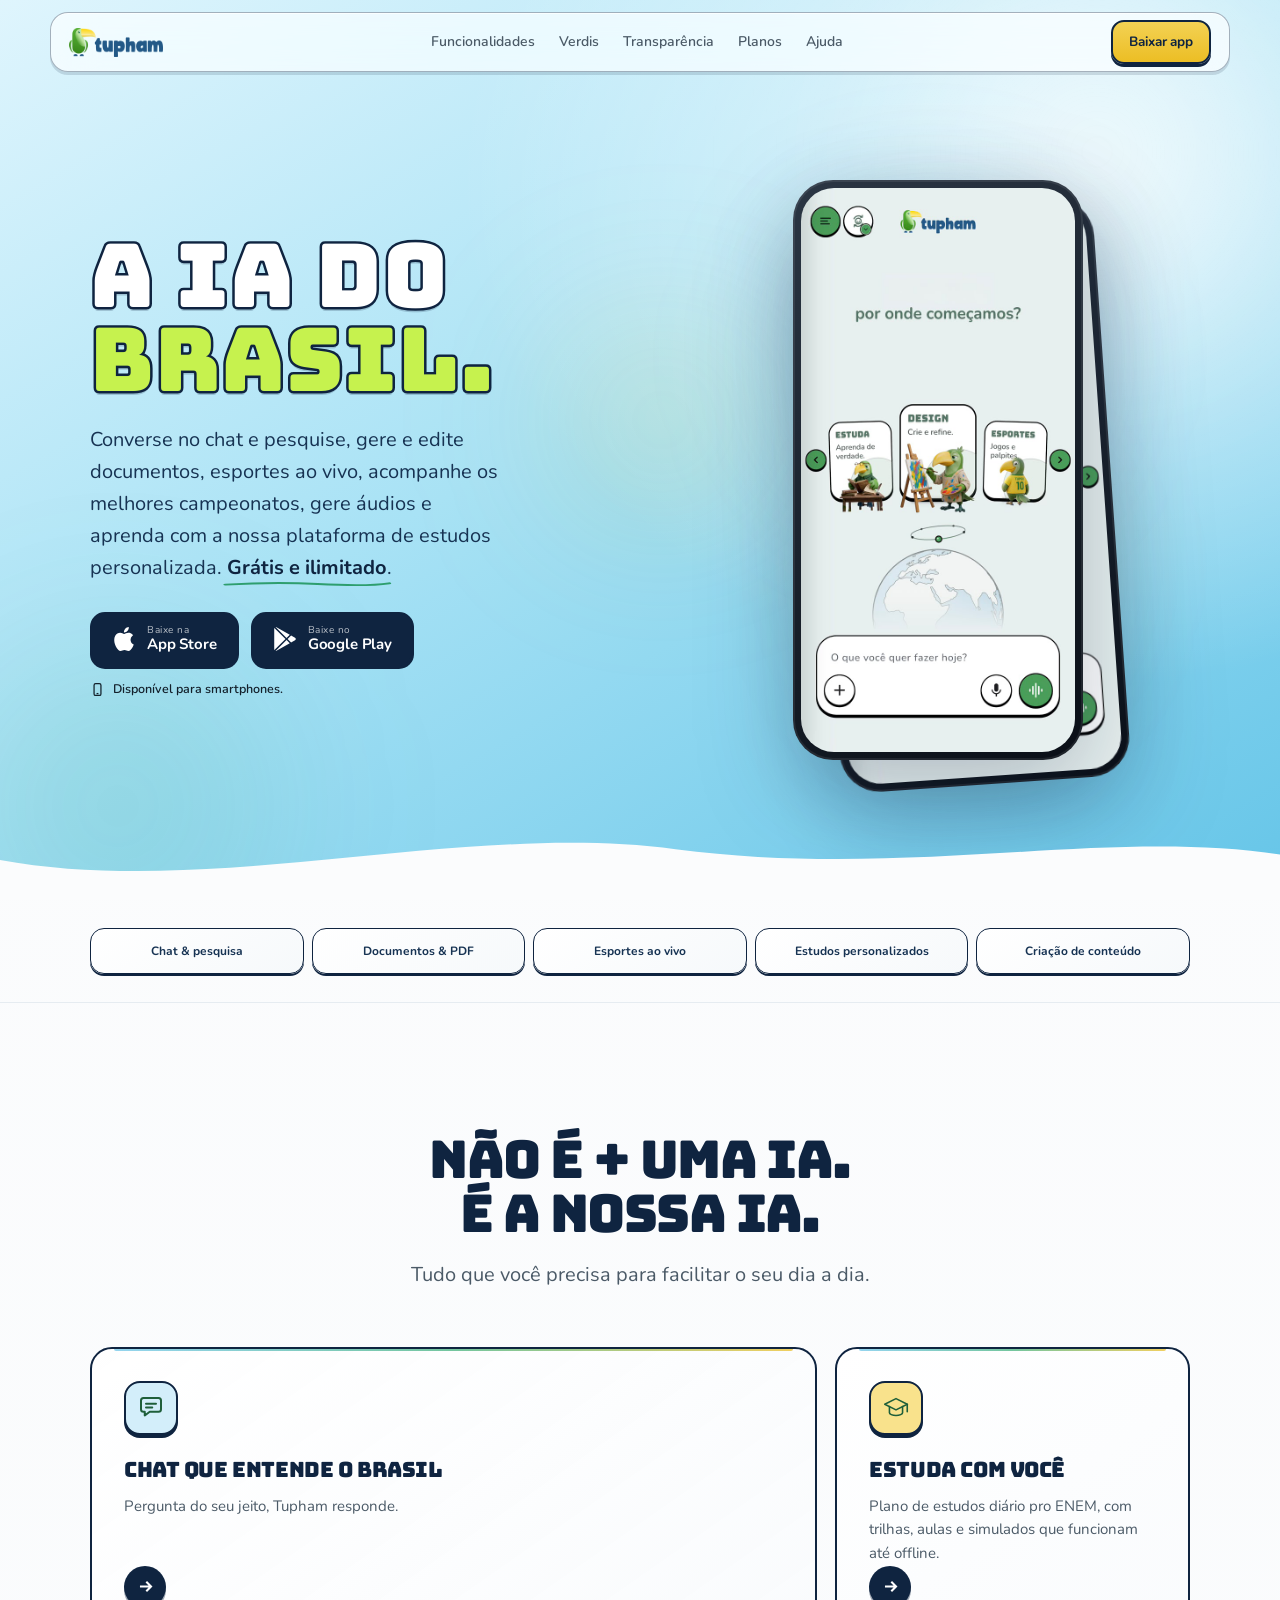
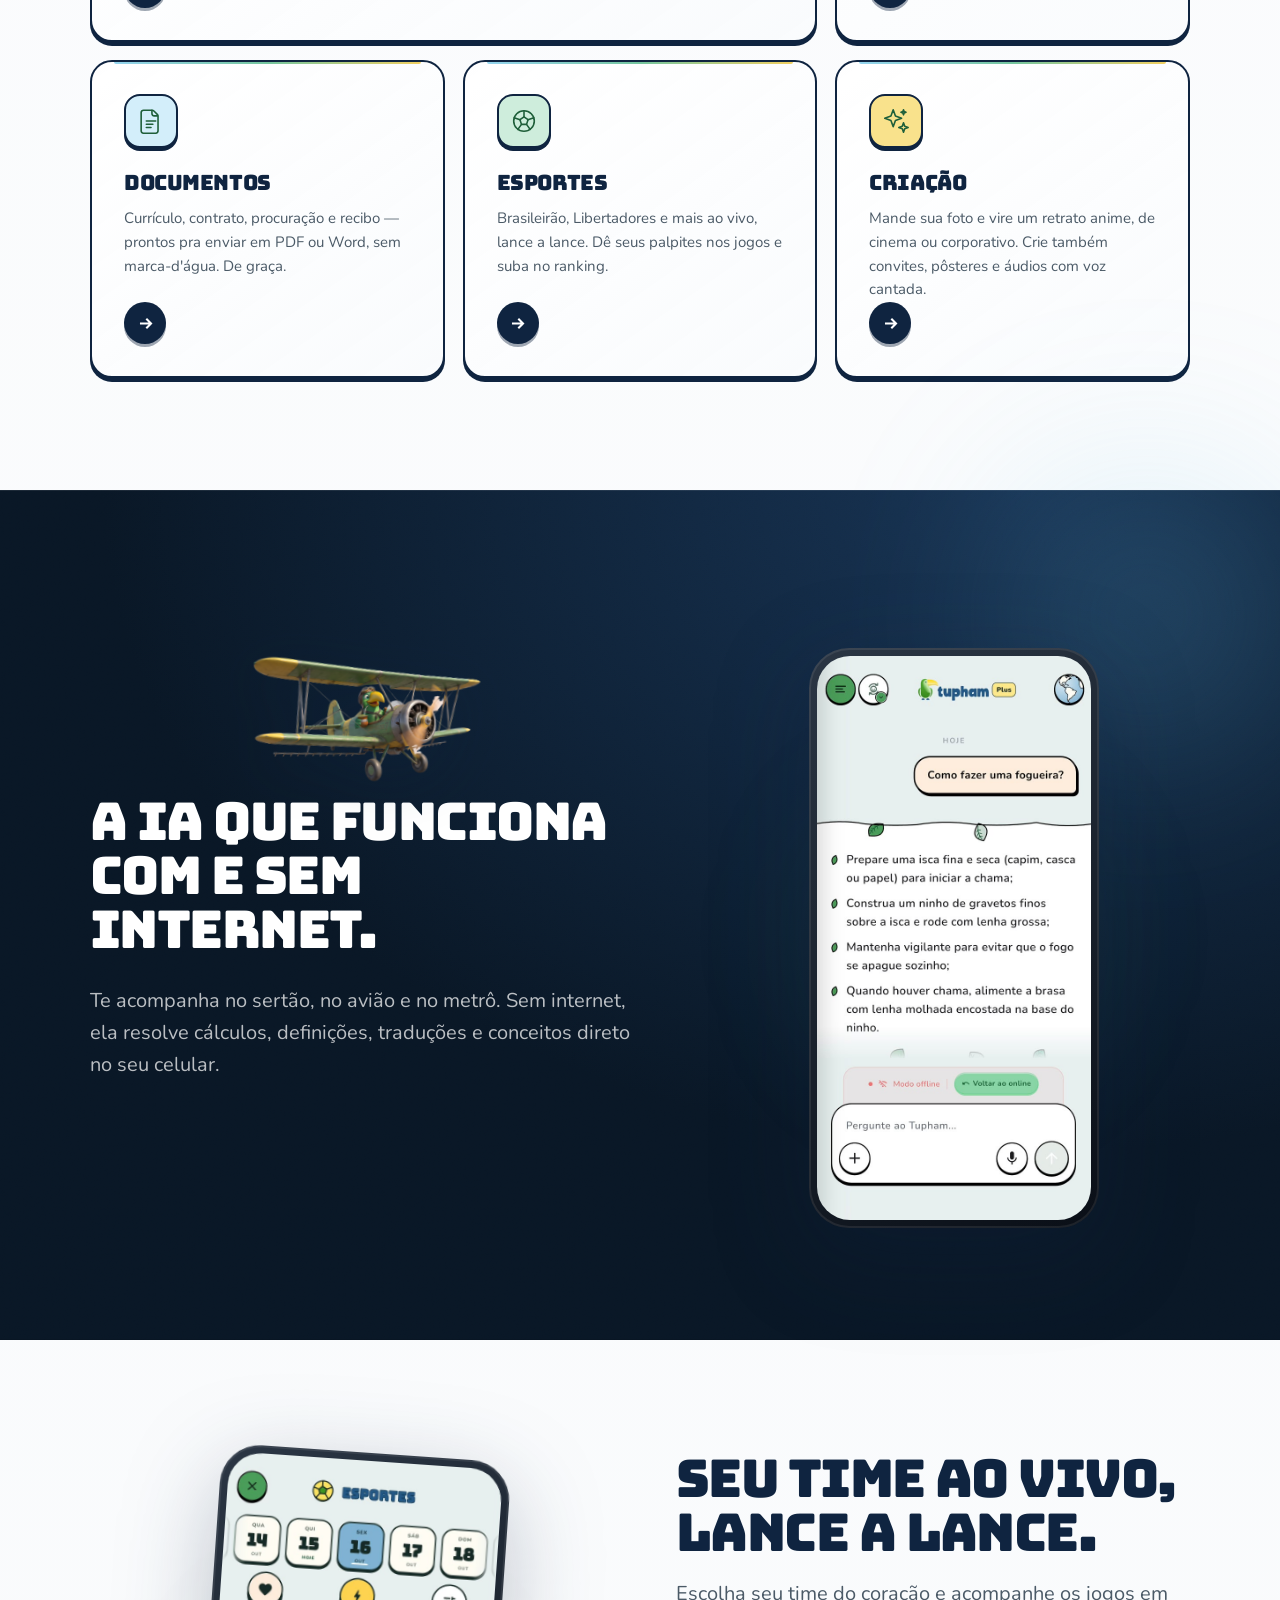
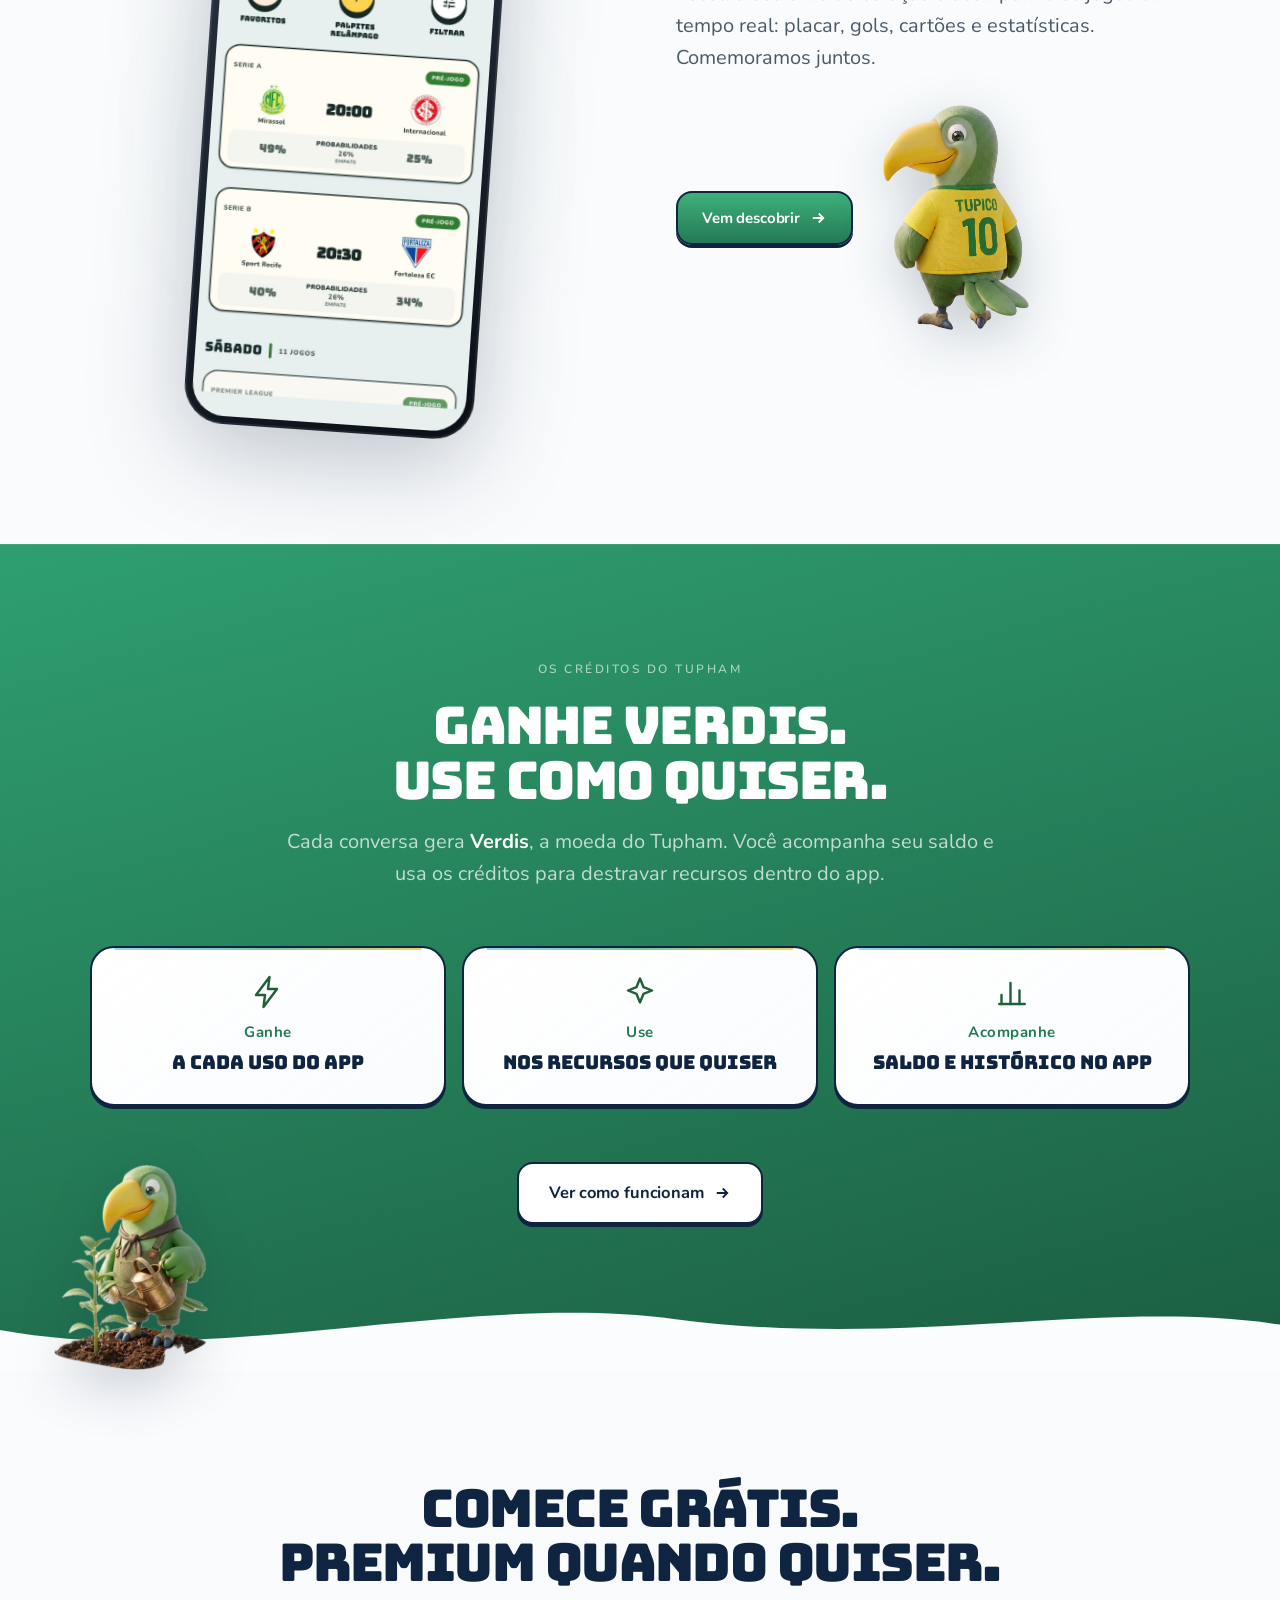
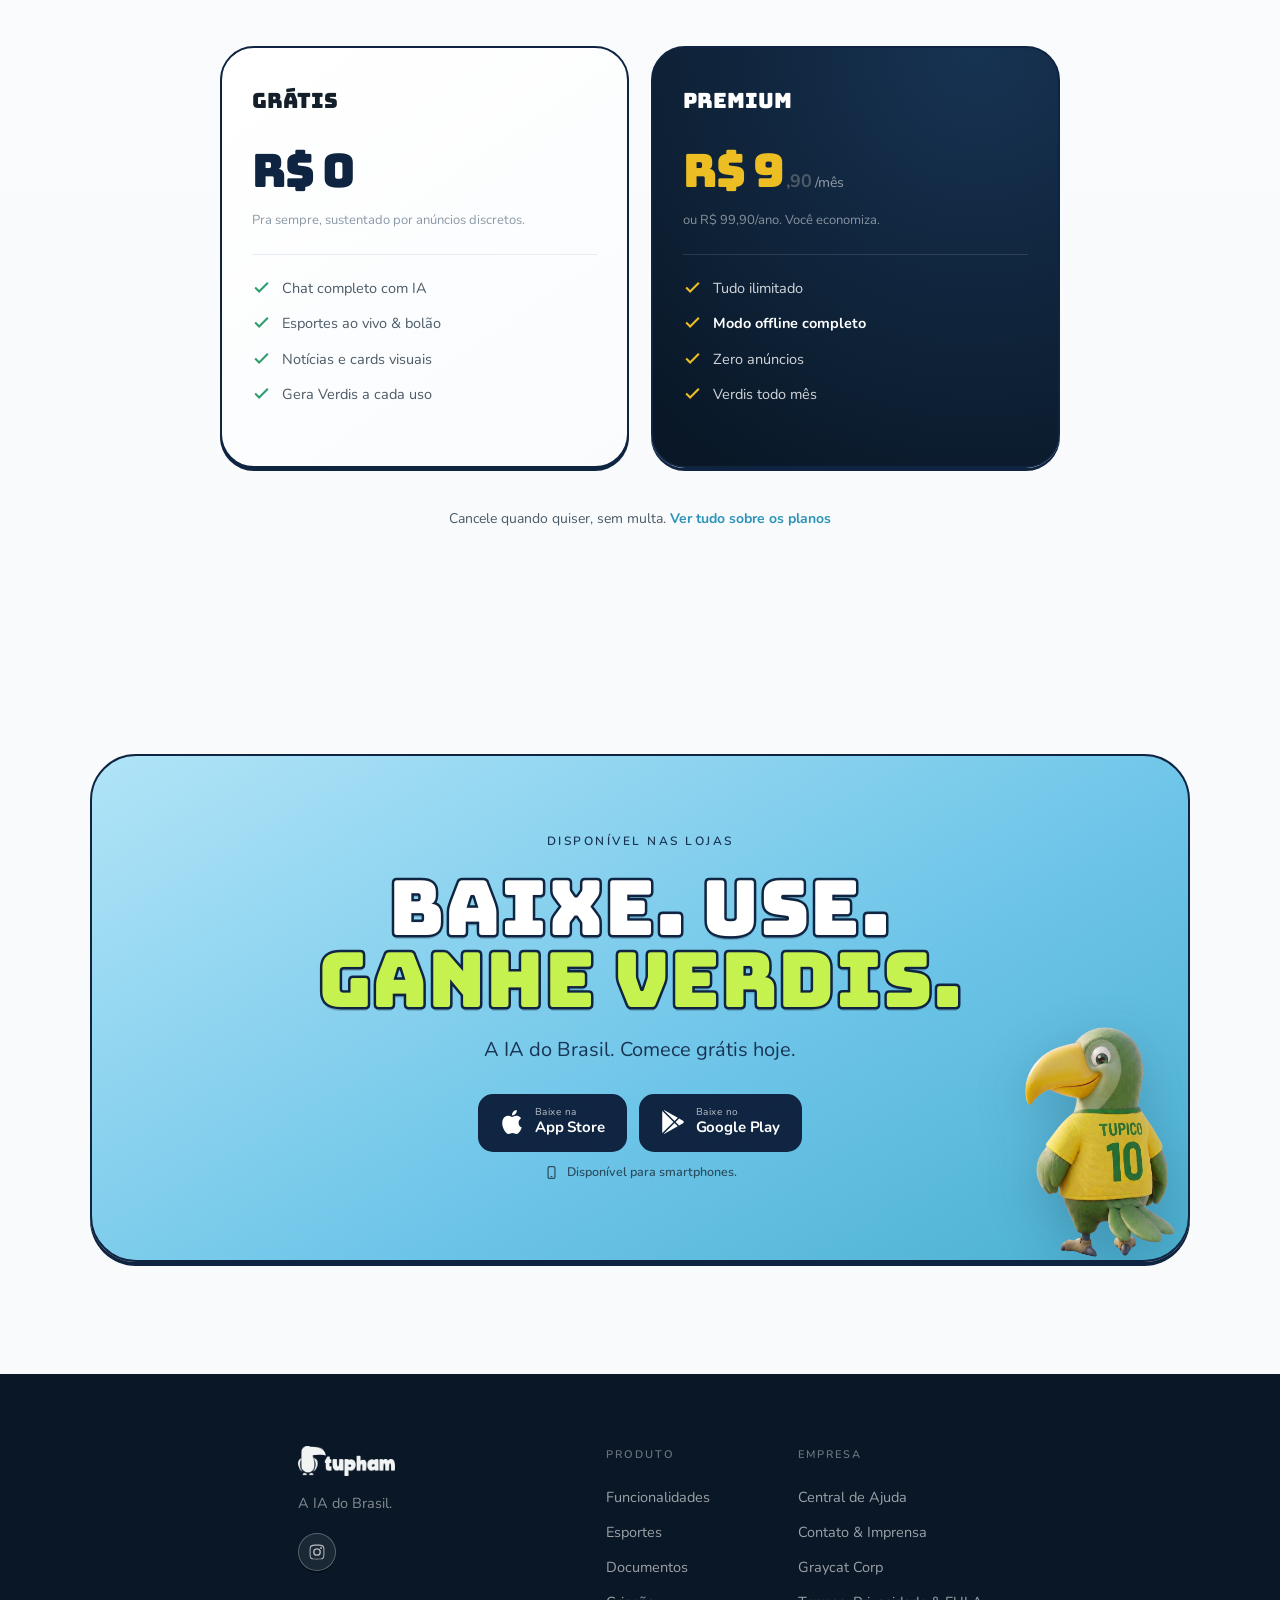
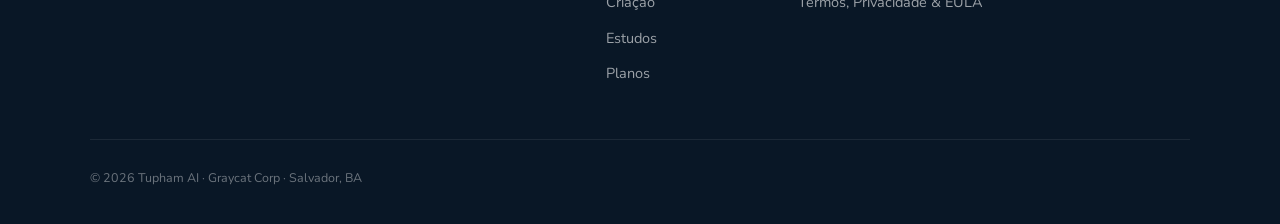
==== commit ce1e4c33: "fix(site): remove mascote baterista do hero da homepage - tira o Tupico da bateria do hero do index " ====
--- a/index.html
+++ b/index.html
@@ -22,7 +22,7 @@
 <link rel="preconnect" href="https://fonts.googleapis.com">
 <link rel="preconnect" href="https://fonts.gstatic.com" crossorigin>
 <link href="https://fonts.googleapis.com/css2?family=Bungee&family=Nunito:ital,wght@0,200..1000;1,200..1000&display=swap" rel="stylesheet">
-<link rel="stylesheet" href="assets/css/tupham.css?v=20261015-3">
+<link rel="stylesheet" href="assets/css/tupham.css?v=20261015-4">
 <style>
   /* compare: card das gringas em cor normal (sem look apagado) */
   .compare-them .compare-who{color:rgba(255,255,255,.6)}
@@ -66,7 +66,6 @@
   <div class="hero-orb hero-orb-1"></div>
   <div class="hero-orb hero-orb-2"></div>
   <div class="hero-orb hero-orb-3"></div>
-  <img class="tupico tupico--corner tupico--cl tupico--bob" src="assets/img/mascotes/tupico-bateria.png" alt="Tupico, o mascote do Tupham, tocando bateria" style="bottom:5%;width:clamp(112px,11vw,160px)" loading="eager">
   <div class="wrap hero-in">
     <div class="hero-text load">
       <h1 class="comic comic--outline">A IA do<br><span class="lime">Brasil.</span></h1>
--- a/assets/css/tupham.css
+++ b/assets/css/tupham.css
@@ -654,7 +654,6 @@
 /* Reserve media space to prevent layout shifts while images load */
 .mockup{width:290px}
 .mockup--sm{width:236px}.mockup--lg{width:318px}
-img[src$="tupico-bateria.png"]{aspect-ratio:519/760;height:auto}
 img[src$="tupico-aviador.png"]{aspect-ratio:1100/625;height:auto}
 img[src$="tupico-craque.png"]{aspect-ratio:585/900;height:auto}
 img[src$="tupico-detetive.png"]{aspect-ratio:643/900;height:auto}
@@ -689,7 +688,6 @@
 .home .hero-text{max-width:590px}
 .home .hero h1{font-size:88px;max-width:7.5ch}
 .home .hero .lead{max-width:34ch;margin-top:22px}
-.home .hero>.tupico{left:24px;bottom:18px!important;width:132px!important}
 .home .store-row{margin-top:28px}
 .hero-visual{display:flex;justify-content:center;min-width:0}
 
@@ -721,8 +719,6 @@
   .home .hero h1{font-size:76px}
   .nav-links a{padding-inline:8px;font-size:13.5px}
 }
-
-@media(max-width:1200px){.home .hero>.tupico{display:none}}
 
 @media(max-width:959px){
   .display{font-size:56px}
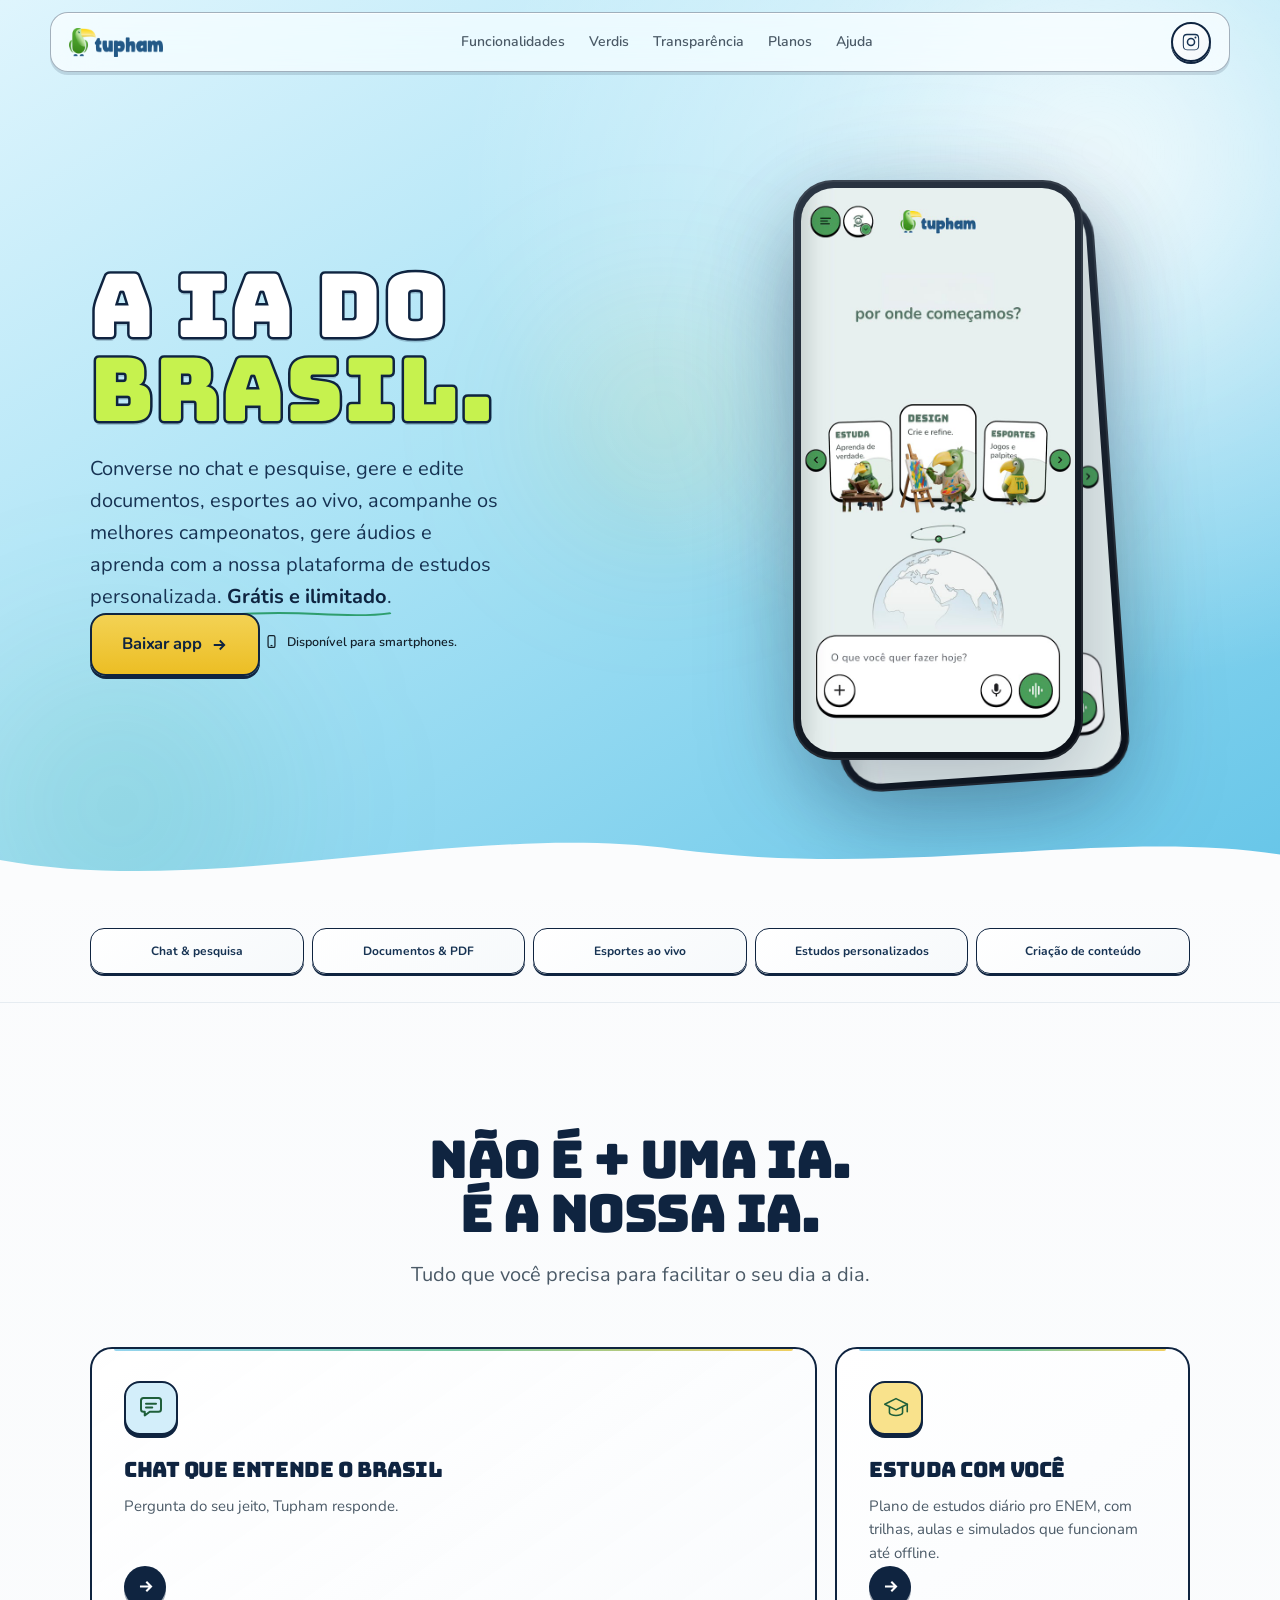
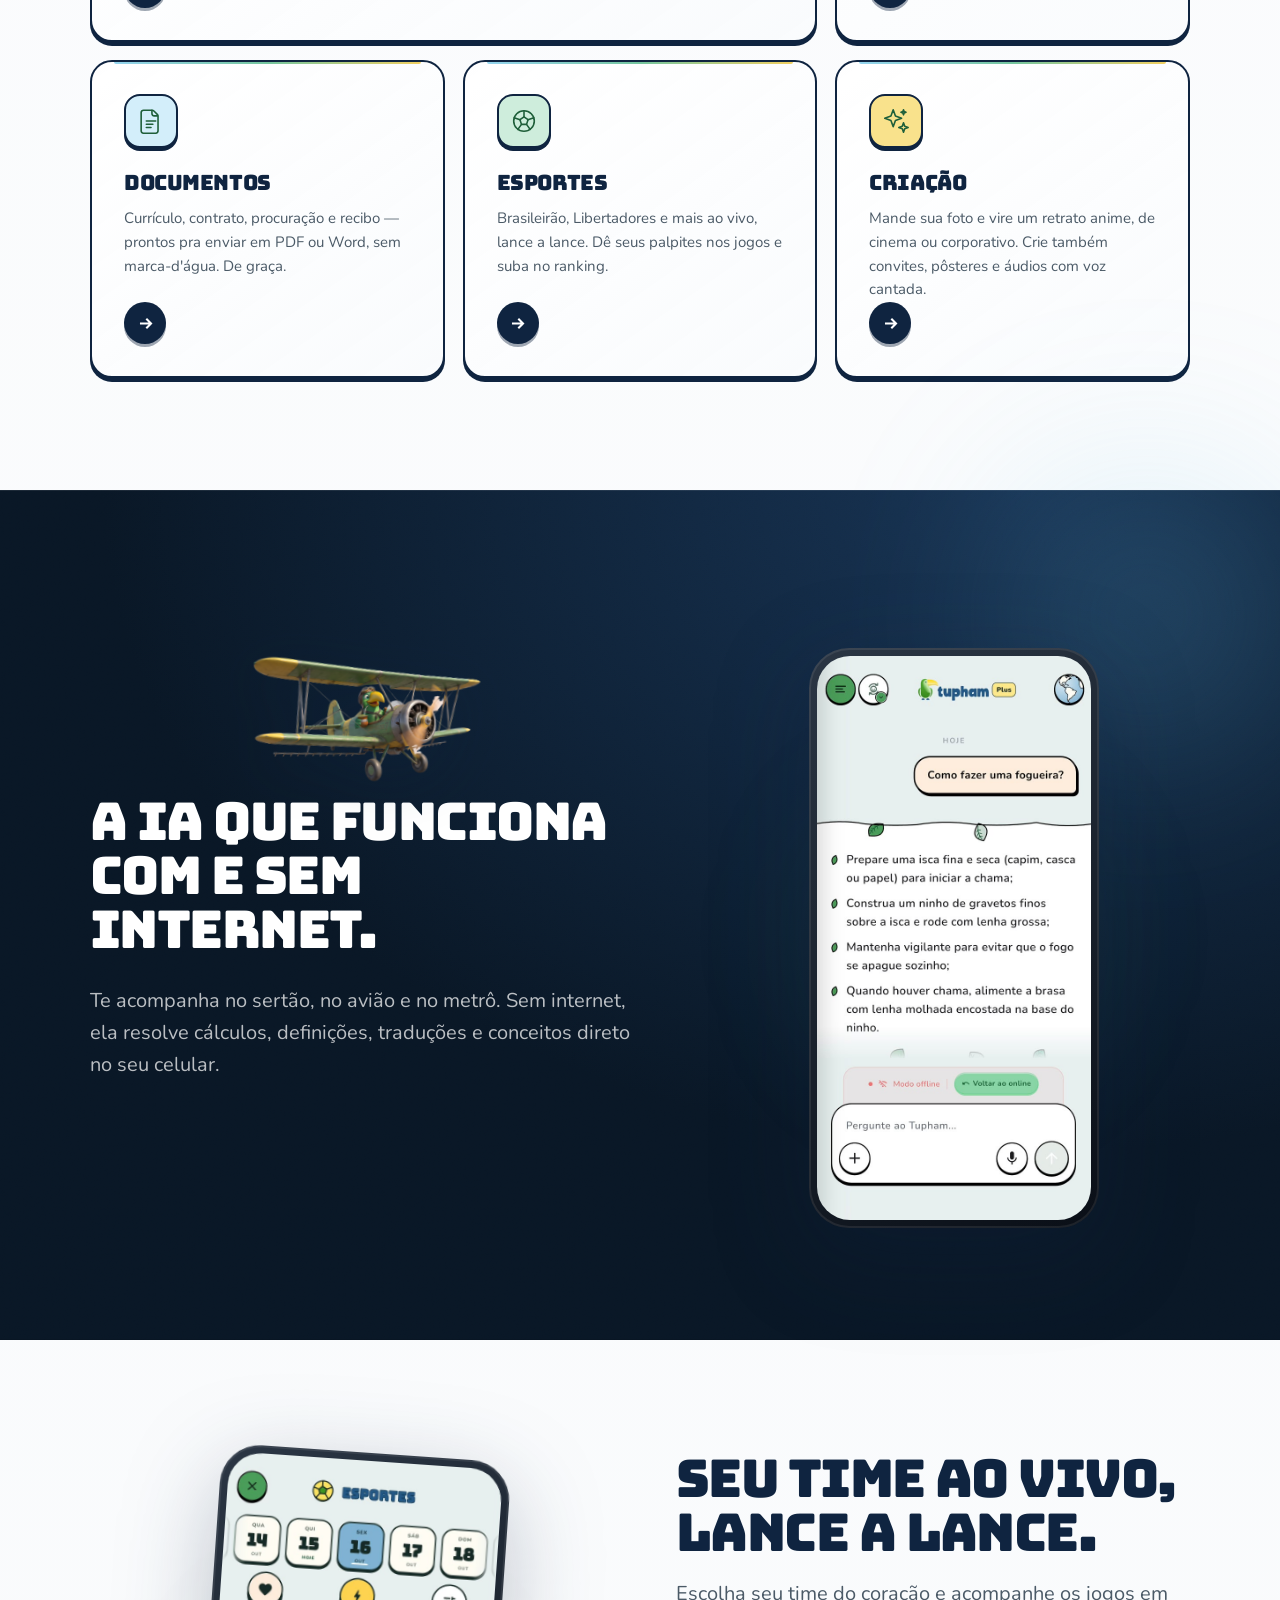
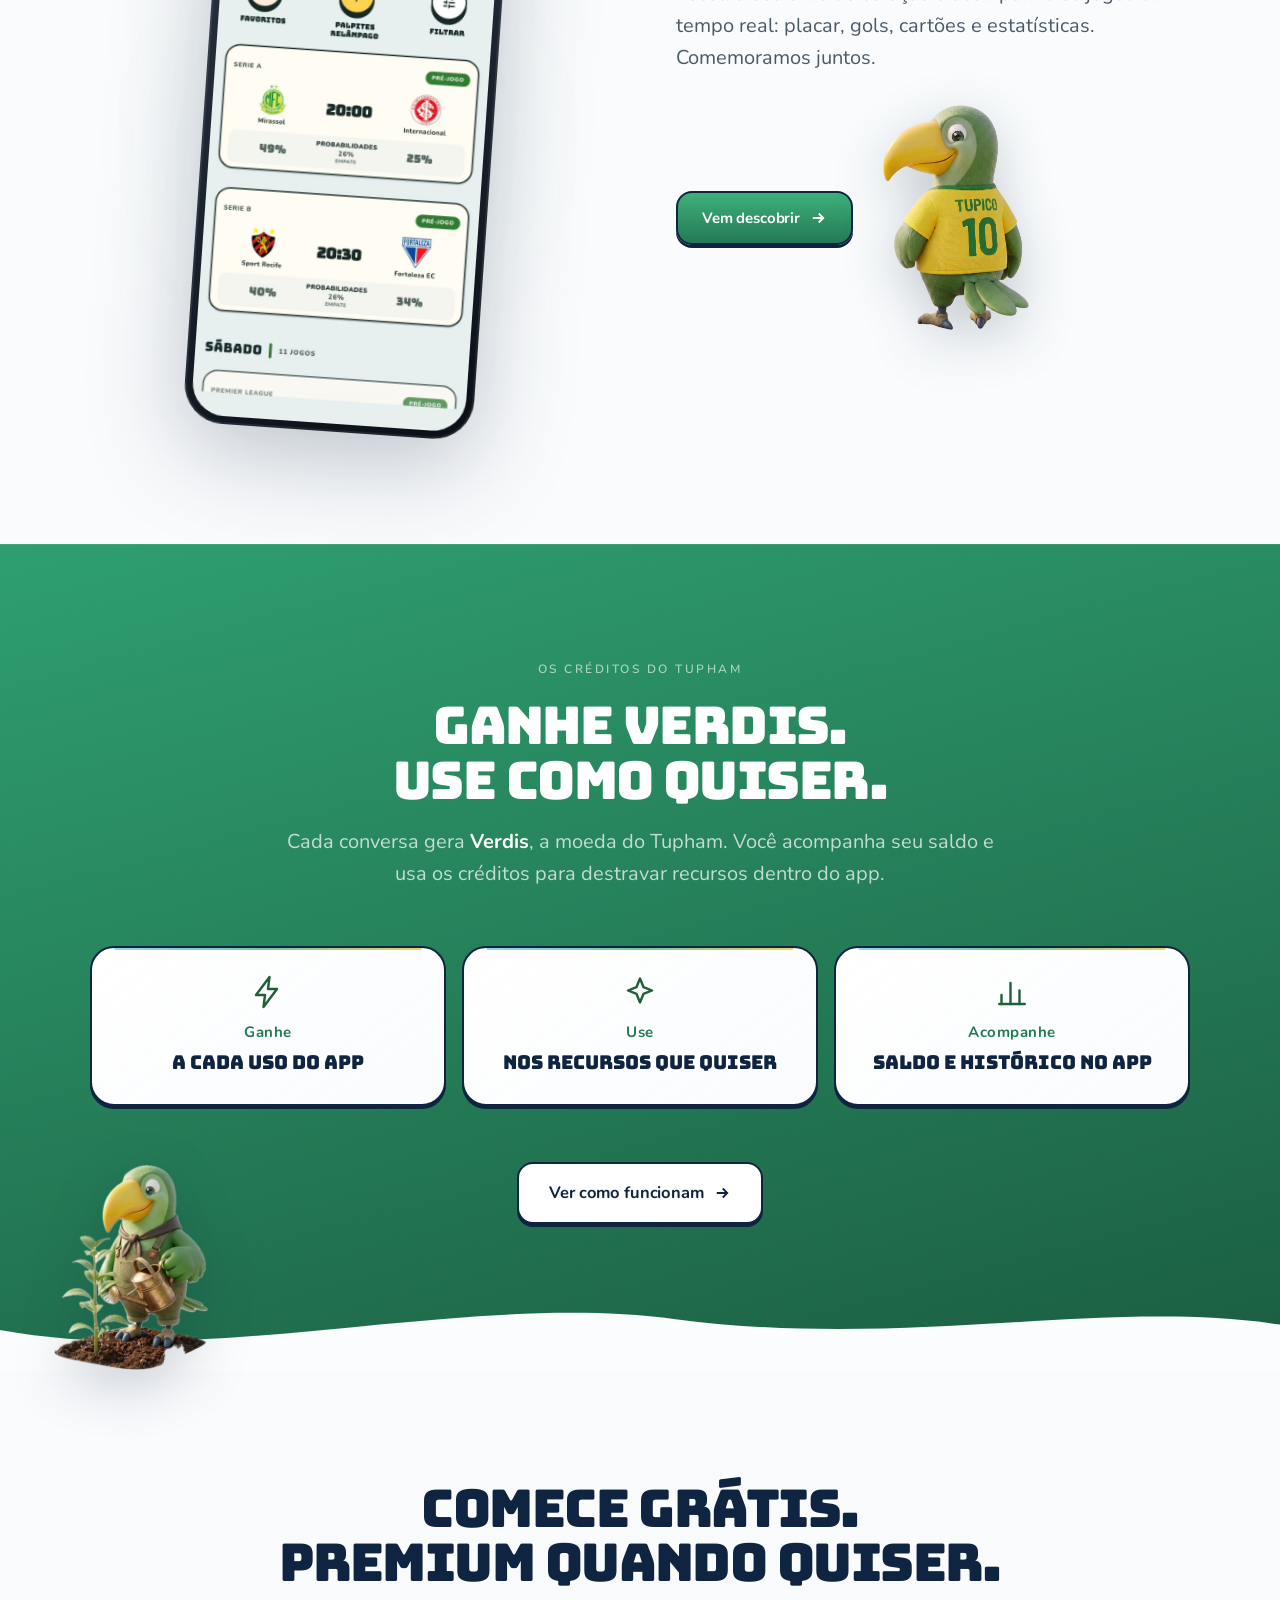
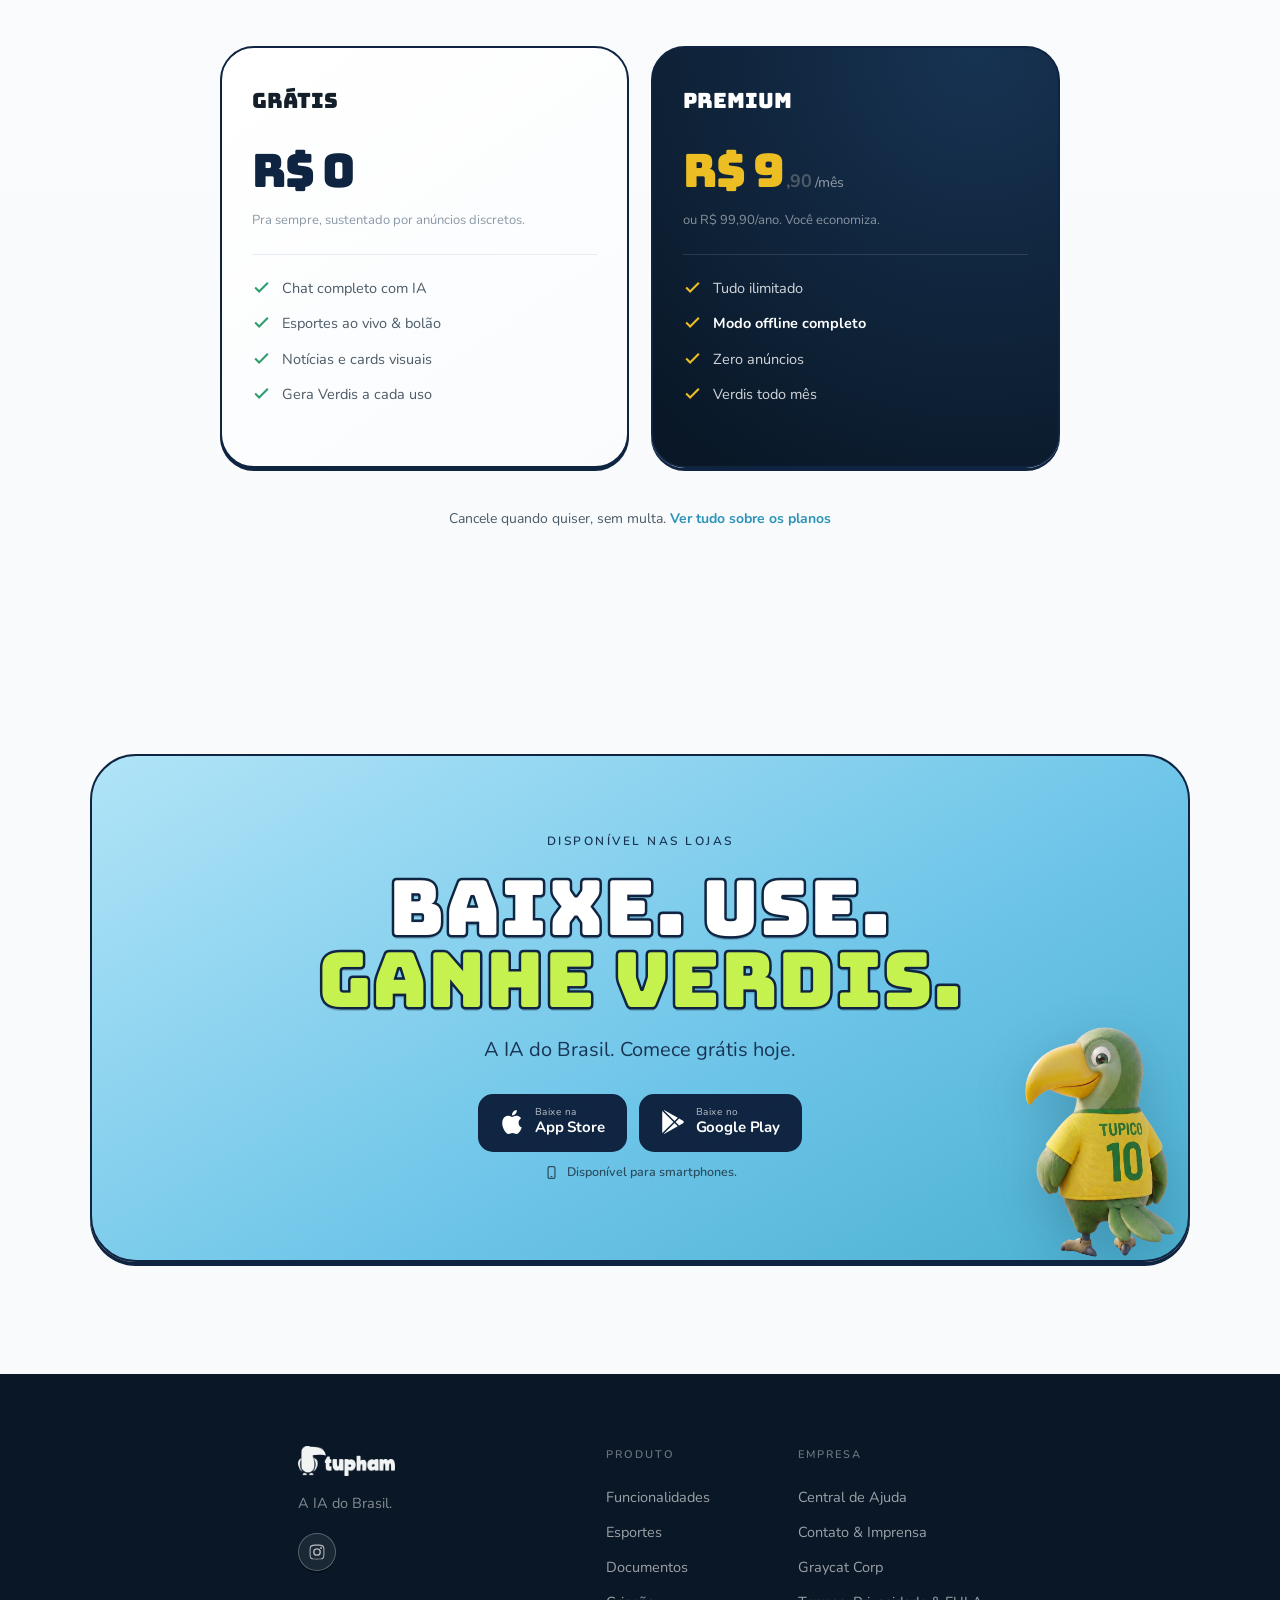
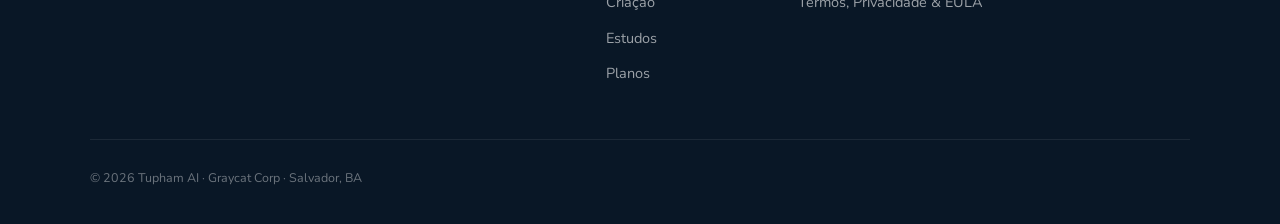
==== commit cbd1343a: "feat(site): Instagram no header e Baixar app passa para o hero - botao 'Baixar app' do navbar (e do " ====
--- a/index.html
+++ b/index.html
@@ -22,7 +22,7 @@
 <link rel="preconnect" href="https://fonts.googleapis.com">
 <link rel="preconnect" href="https://fonts.gstatic.com" crossorigin>
 <link href="https://fonts.googleapis.com/css2?family=Bungee&family=Nunito:ital,wght@0,200..1000;1,200..1000&display=swap" rel="stylesheet">
-<link rel="stylesheet" href="assets/css/tupham.css?v=20261015-4">
+<link rel="stylesheet" href="assets/css/tupham.css?v=20261015-5">
 <style>
   /* compare: card das gringas em cor normal (sem look apagado) */
   .compare-them .compare-who{color:rgba(255,255,255,.6)}
@@ -45,7 +45,7 @@
       <a href="ajuda.html">Ajuda</a>
     </div>
     <div class="nav-right">
-      <a href="index.html#baixar" class="btn btn-gold btn-sm nav-cta">Baixar app</a>
+      <a href="https://www.instagram.com/tuphambrasil/" target="_blank" rel="noopener" aria-label="Instagram do Tupham" class="nav-insta"><svg viewBox="0 0 24 24" fill="currentColor"><path d="M12 2.16c3.2 0 3.58.01 4.85.07 3.25.15 4.77 1.69 4.92 4.92.06 1.27.07 1.65.07 4.85s-.01 3.58-.07 4.85c-.15 3.23-1.66 4.77-4.92 4.92-1.27.06-1.64.07-4.85.07s-3.58-.01-4.85-.07c-3.26-.15-4.77-1.7-4.92-4.92C2.17 15.58 2.16 15.2 2.16 12s.01-3.58.07-4.85C2.38 3.92 3.9 2.38 7.15 2.23 8.42 2.17 8.8 2.16 12 2.16zm0 1.62c-3.14 0-3.51.01-4.75.07-2.43.11-3.66 1.32-3.77 3.77-.06 1.24-.07 1.61-.07 4.75s.01 3.51.07 4.75c.11 2.43 1.32 3.66 3.77 3.77 1.24.06 1.61.07 4.75.07s3.51-.01 4.75-.07c2.43-.11 3.66-1.32 3.77-3.77.06-1.24.07-1.61.07-4.75s-.01-3.51-.07-4.75c-.11-2.43-1.32-3.66-3.77-3.77-1.24-.06-1.61-.07-4.75-.07zM12 6.84A5.16 5.16 0 1 0 12 17.16 5.16 5.16 0 0 0 12 6.84zm0 8.5A3.34 3.34 0 1 1 12 8.66a3.34 3.34 0 0 1 0 6.68zm5.34-9.87a1.2 1.2 0 1 0 0 2.4 1.2 1.2 0 0 0 0-2.4z"/></svg></a>
       <button class="burger" id="burger" aria-label="Menu" aria-expanded="false"><span></span><span></span><span></span></button>
     </div>
   </div>
@@ -56,7 +56,7 @@
   <a href="auditoria.html">Transparência<span class="arr">→</span></a>
   <a href="planos.html">Planos<span class="arr">→</span></a>
   <a href="ajuda.html">Ajuda<span class="arr">→</span></a>
-  <a href="index.html#baixar" class="btn btn-gold">Baixar app</a>
+  <a href="https://www.instagram.com/tuphambrasil/" target="_blank" rel="noopener" class="btn btn-gold"><svg viewBox="0 0 24 24" fill="currentColor"><path d="M12 2.16c3.2 0 3.58.01 4.85.07 3.25.15 4.77 1.69 4.92 4.92.06 1.27.07 1.65.07 4.85s-.01 3.58-.07 4.85c-.15 3.23-1.66 4.77-4.92 4.92-1.27.06-1.64.07-4.85.07s-3.58-.01-4.85-.07c-3.26-.15-4.77-1.7-4.92-4.92C2.17 15.58 2.16 15.2 2.16 12s.01-3.58.07-4.85C2.38 3.92 3.9 2.38 7.15 2.23 8.42 2.17 8.8 2.16 12 2.16zm0 1.62c-3.14 0-3.51.01-4.75.07-2.43.11-3.66 1.32-3.77 3.77-.06 1.24-.07 1.61-.07 4.75s.01 3.51.07 4.75c.11 2.43 1.32 3.66 3.77 3.77 1.24.06 1.61.07 4.75.07s3.51-.01 4.75-.07c2.43-.11 3.66-1.32 3.77-3.77.06-1.24.07-1.61.07-4.75s-.01-3.51-.07-4.75c-.11-2.43-1.32-3.66-3.77-3.77-1.24-.06-1.61-.07-4.75-.07zM12 6.84A5.16 5.16 0 1 0 12 17.16 5.16 5.16 0 0 0 12 6.84zm0 8.5A3.34 3.34 0 1 1 12 8.66a3.34 3.34 0 0 1 0 6.68zm5.34-9.87a1.2 1.2 0 1 0 0 2.4 1.2 1.2 0 0 0 0-2.4z"/></svg>Instagram</a>
 </div>
 
 <main>
@@ -70,10 +70,7 @@
     <div class="hero-text load">
       <h1 class="comic comic--outline">A IA do<br><span class="lime">Brasil.</span></h1>
       <p class="lead">Converse no chat e pesquise, gere e edite documentos, esportes ao vivo, acompanhe os melhores campeonatos, gere áudios e aprenda com a nossa plataforma de estudos personalizada. <b class="brush" style="color:var(--ink-900);font-weight:700">Grátis e ilimitado</b>.</p>
-      <div class="store-row">
-        <a href="https://apps.apple.com/br/app/tupham/id6759582238" class="store-btn" rel="noopener"><svg viewBox="0 0 24 24" fill="currentColor"><path d="M12.152 6.896c-.948 0-2.415-1.078-3.96-1.04-2.04.027-3.91 1.183-4.961 3.014-2.117 3.675-.546 9.103 1.519 12.09 1.013 1.454 2.208 3.09 3.792 3.039 1.52-.065 2.09-.987 3.935-.987 1.831 0 2.35.987 3.96.948 1.637-.026 2.676-1.48 3.676-2.948 1.156-1.688 1.636-3.325 1.662-3.415-.039-.013-3.182-1.221-3.22-4.857-.026-3.04 2.48-4.494 2.597-4.559-1.429-2.09-3.623-2.324-4.39-2.376-2-.156-3.675 1.09-4.61 1.09zM15.53 3.83c.843-1.012 1.4-2.427 1.245-3.83-1.207.052-2.662.805-3.532 1.818-.78.896-1.454 2.338-1.273 3.714 1.338.104 2.715-.688 3.559-1.701"/></svg><span><small>Baixe na</small><b>App Store</b></span></a>
-        <a href="https://play.google.com/store/apps/details?id=br.com.graycat.tupham" class="store-btn" rel="noopener"><svg viewBox="0 0 24 24" fill="currentColor"><path d="M22.018 13.298l-3.919 2.218-3.515-3.493 3.543-3.521 3.891 2.202a1.49 1.49 0 0 1 0 2.594zM1.337.924a1.486 1.486 0 0 0-.112.568v21.017c0 .217.045.419.124.6l11.155-11.087L1.337.924zm12.207 10.065l3.258-3.238L3.45.195a1.466 1.466 0 0 0-.946-.179l11.04 10.973zm0 2.067l-11 10.933c.298.036.612-.016.906-.183l13.324-7.54-3.23-3.21z"/></svg><span><small>Baixe no</small><b>Google Play</b></span></a>
-      </div>
+      <a href="#baixar" class="btn btn-gold btn-lg">Baixar app <svg viewBox="0 0 24 24" fill="none" stroke="currentColor" stroke-width="2.4"><path d="M5 12h14M13 6l6 6-6 6"/></svg></a>
       <p class="store-note"><svg viewBox="0 0 24 24" fill="none" stroke="currentColor" stroke-width="2" aria-hidden="true"><rect x="6.5" y="2.5" width="11" height="19" rx="2.5"/><path d="M10.5 18.5h3"/></svg>Disponível para smartphones.</p>
     </div>
     <div class="hero-visual">
--- a/assets/css/tupham.css
+++ b/assets/css/tupham.css
@@ -372,8 +372,12 @@
 .nav-links a.active{color:var(--ink-900)}
 .nav-links a.active::after{content:"";position:absolute;bottom:2px;left:13px;right:13px;height:2px;border-radius:2px;background:var(--gold-400)}
 .nav-right{display:flex;align-items:center;gap:10px}
-.nav-cta{display:none}
-@media(min-width:560px){.nav-cta{display:inline-flex}}
+/* Instagram no navbar — mesmo ícone do rodapé, com o acabamento cartoon do site */
+.nav-insta{display:none;width:40px;height:40px;border-radius:50%;align-items:center;justify-content:center;background:linear-gradient(145deg,#fff,#f2f7fa);color:var(--ink-800);border:2px solid var(--ink-900);box-shadow:0 2px 0 var(--ink-900);transition:transform .18s var(--ease),box-shadow .18s var(--ease),background .2s,color .2s}
+.nav-insta svg{width:20px;height:20px}
+.nav-insta:hover{background:var(--gold-300);color:var(--ink-900);transform:translateY(-2px);box-shadow:0 4px 0 var(--ink-900)}
+.nav-insta:active{transform:translateY(1px);box-shadow:0 1px 0 var(--ink-900)}
+@media(min-width:560px){.nav-insta{display:inline-flex}}
 .burger{display:flex;flex-direction:column;gap:5px;padding:9px;border-radius:10px}
 @media(min-width:1000px){.burger{display:none}}
 .burger span{display:block;width:21px;height:2px;border-radius:2px;background:var(--ink-900);transition:transform .35s var(--ease),opacity .25s}
@@ -619,7 +623,7 @@
 .nav-links a{padding:8px 11px;font-size:14px}
 .nav-links a.active{background:rgba(15,36,64,.055)}
 .nav-links a.active::after{bottom:0;left:12px;right:12px}
-.nav-cta{display:inline-flex}
+.nav-insta{display:inline-flex}
 .burger{width:40px;height:40px;align-items:center;justify-content:center;padding:0}
 .mobnav{inset:0;padding:calc(var(--nav-h) + 20px) var(--gutter) 28px;background:rgba(247,250,252,.98)}
 .mobnav a{min-height:56px}
@@ -747,7 +751,7 @@
   .nav-in{height:58px;padding:0 12px;border-radius:16px}
   .nav-logo img{height:27px}
   .nav-right{gap:5px}
-  .nav-cta{padding:9px 13px;font-size:12px}
+  .nav-insta{width:36px;height:36px}
   .mobnav{padding-inline:20px}
   .section{padding:76px 0}
   .section--tight{padding:50px 0}
@@ -787,7 +791,6 @@
 @media(max-width:360px){
   :root{--gutter:16px}
   .nav-logo img{height:25px}
-  .nav-cta{padding-inline:11px}
   .home .hero h1{font-size:49px!important}
   .home .store-btn{padding-inline:8px}
   .home .store-btn span b{font-size:12px}
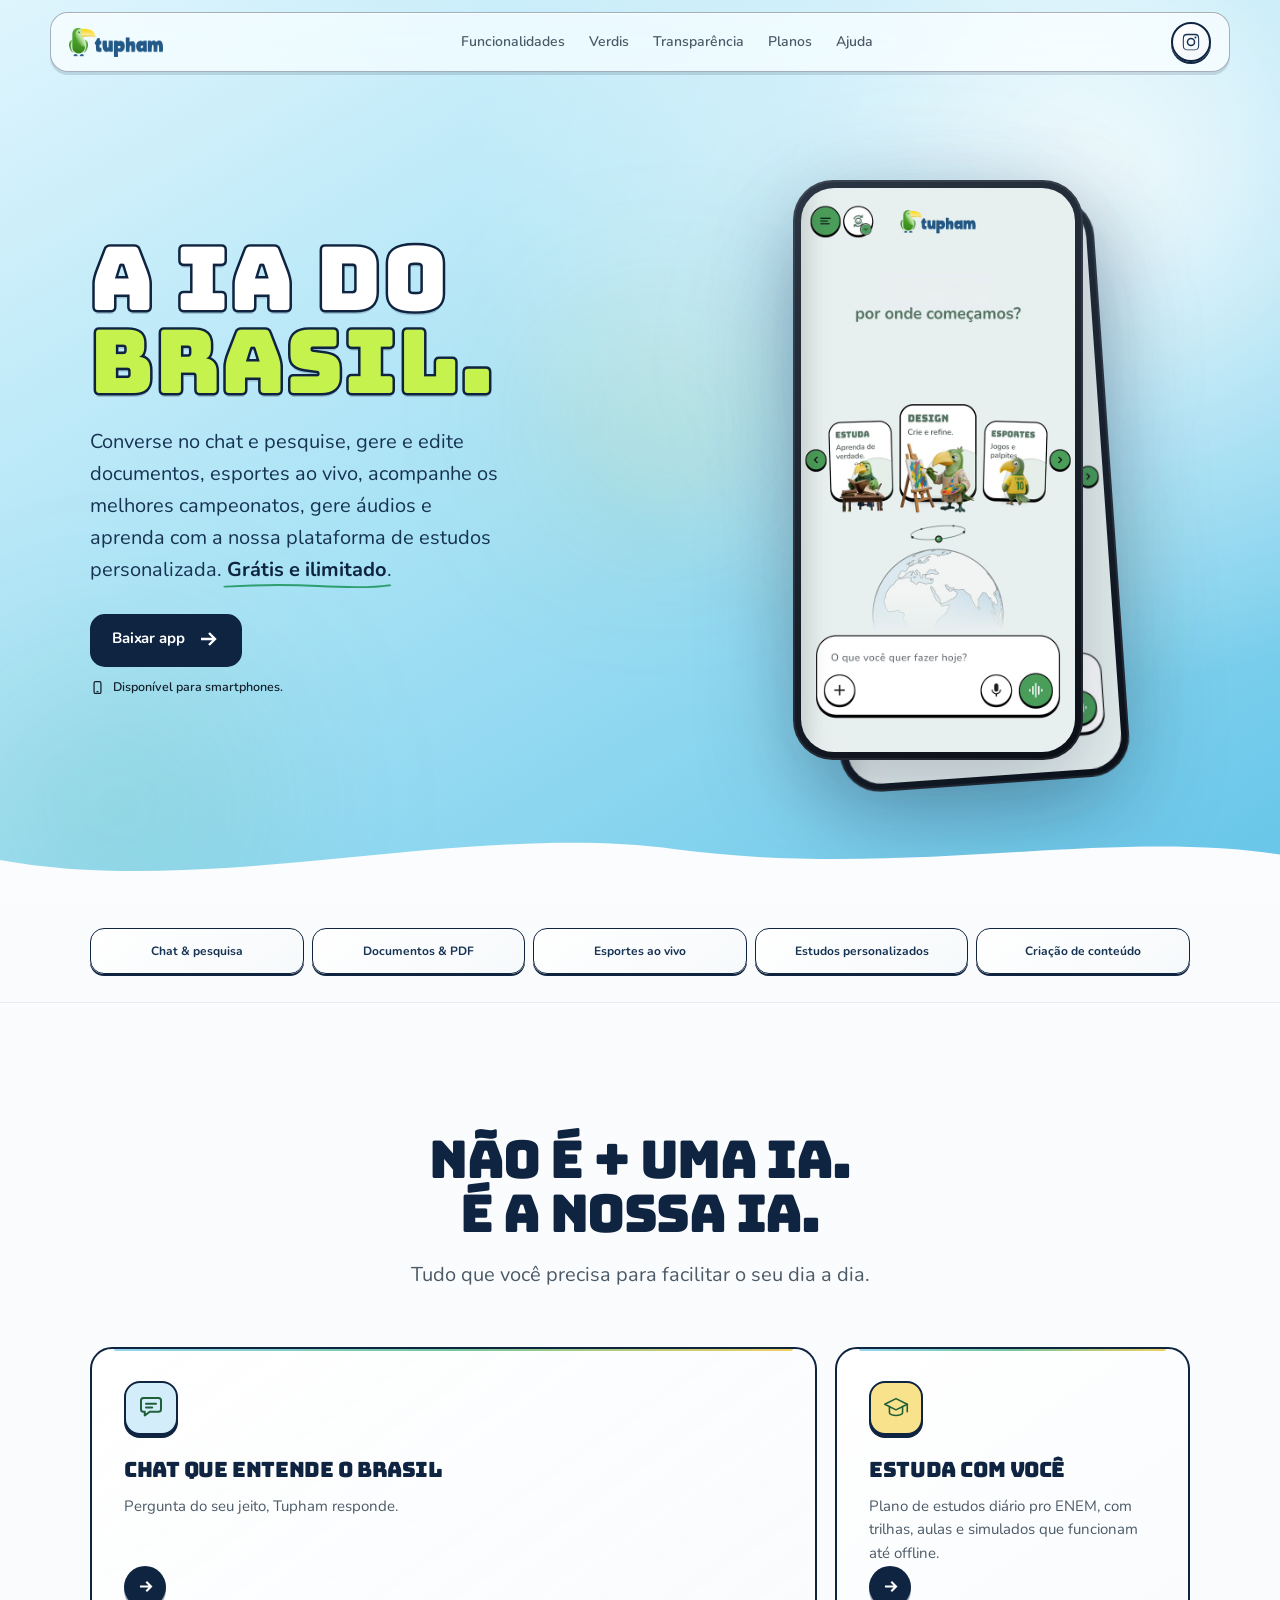
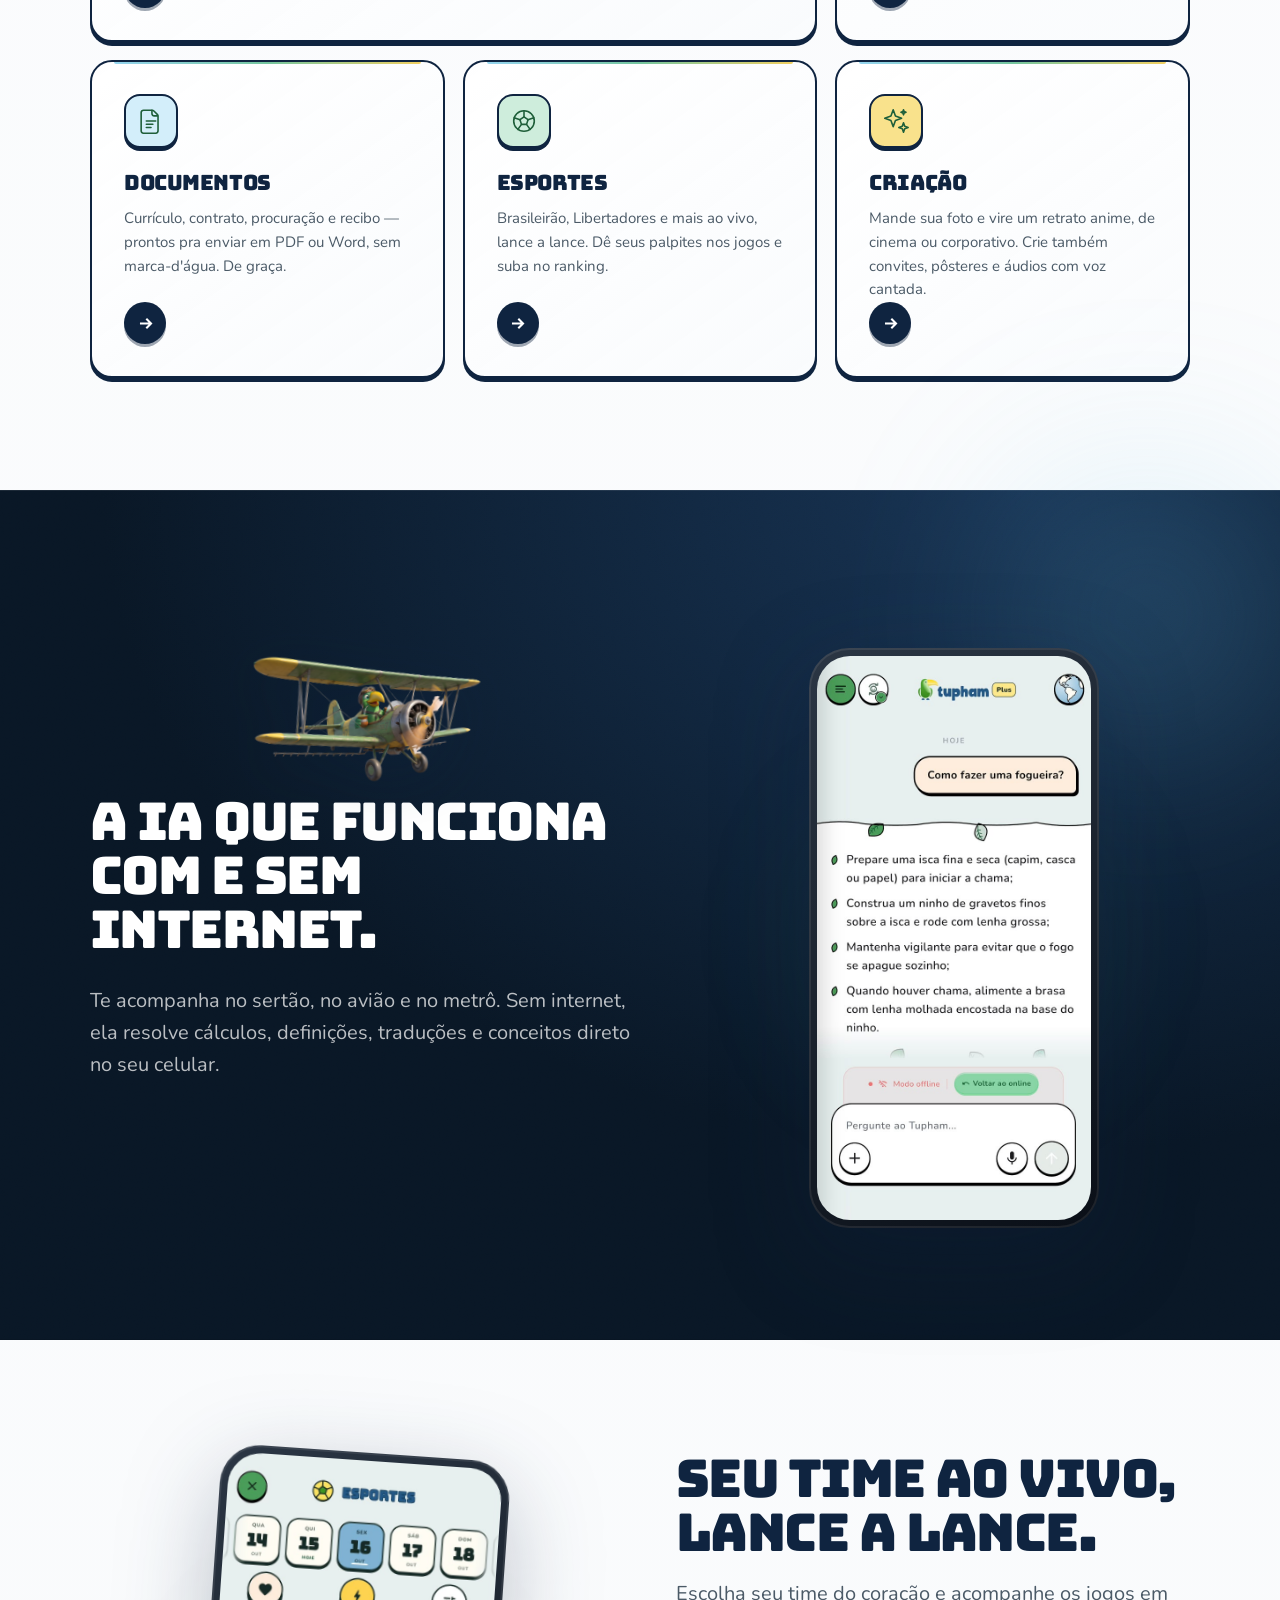
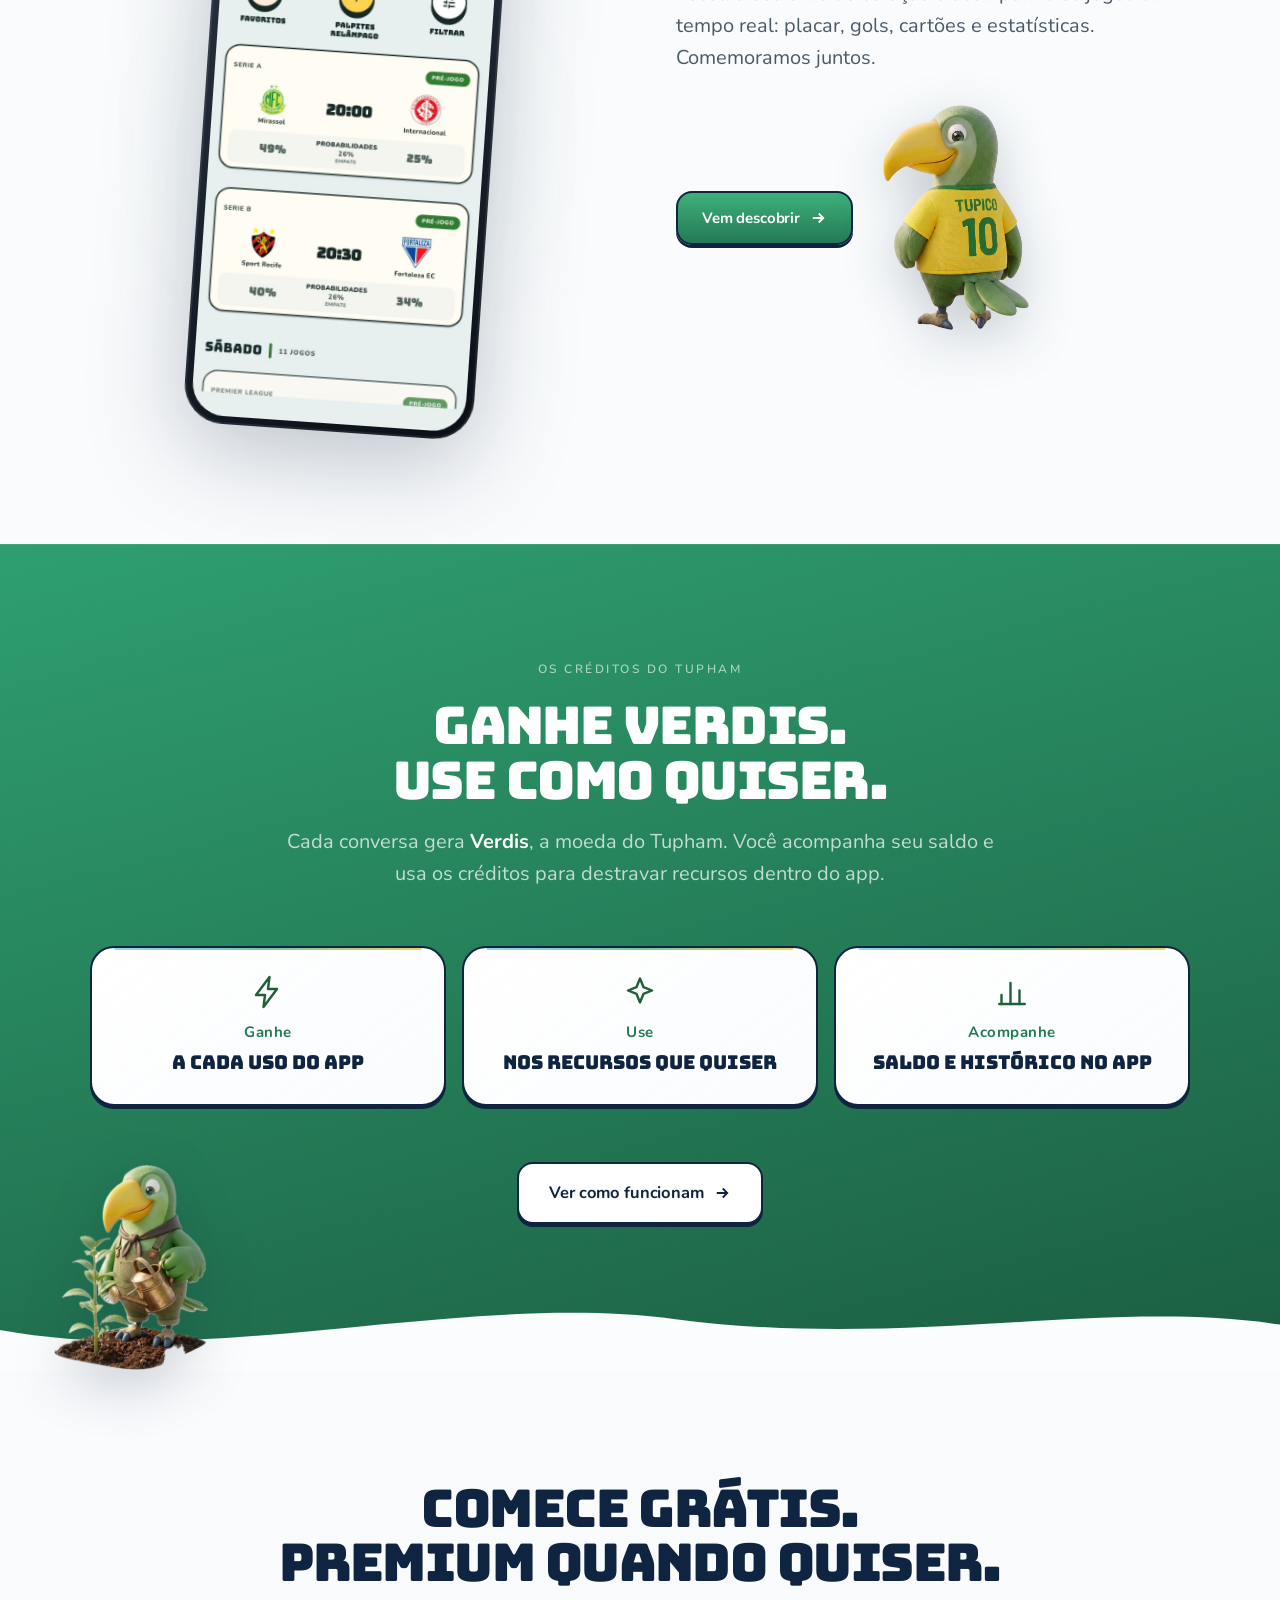
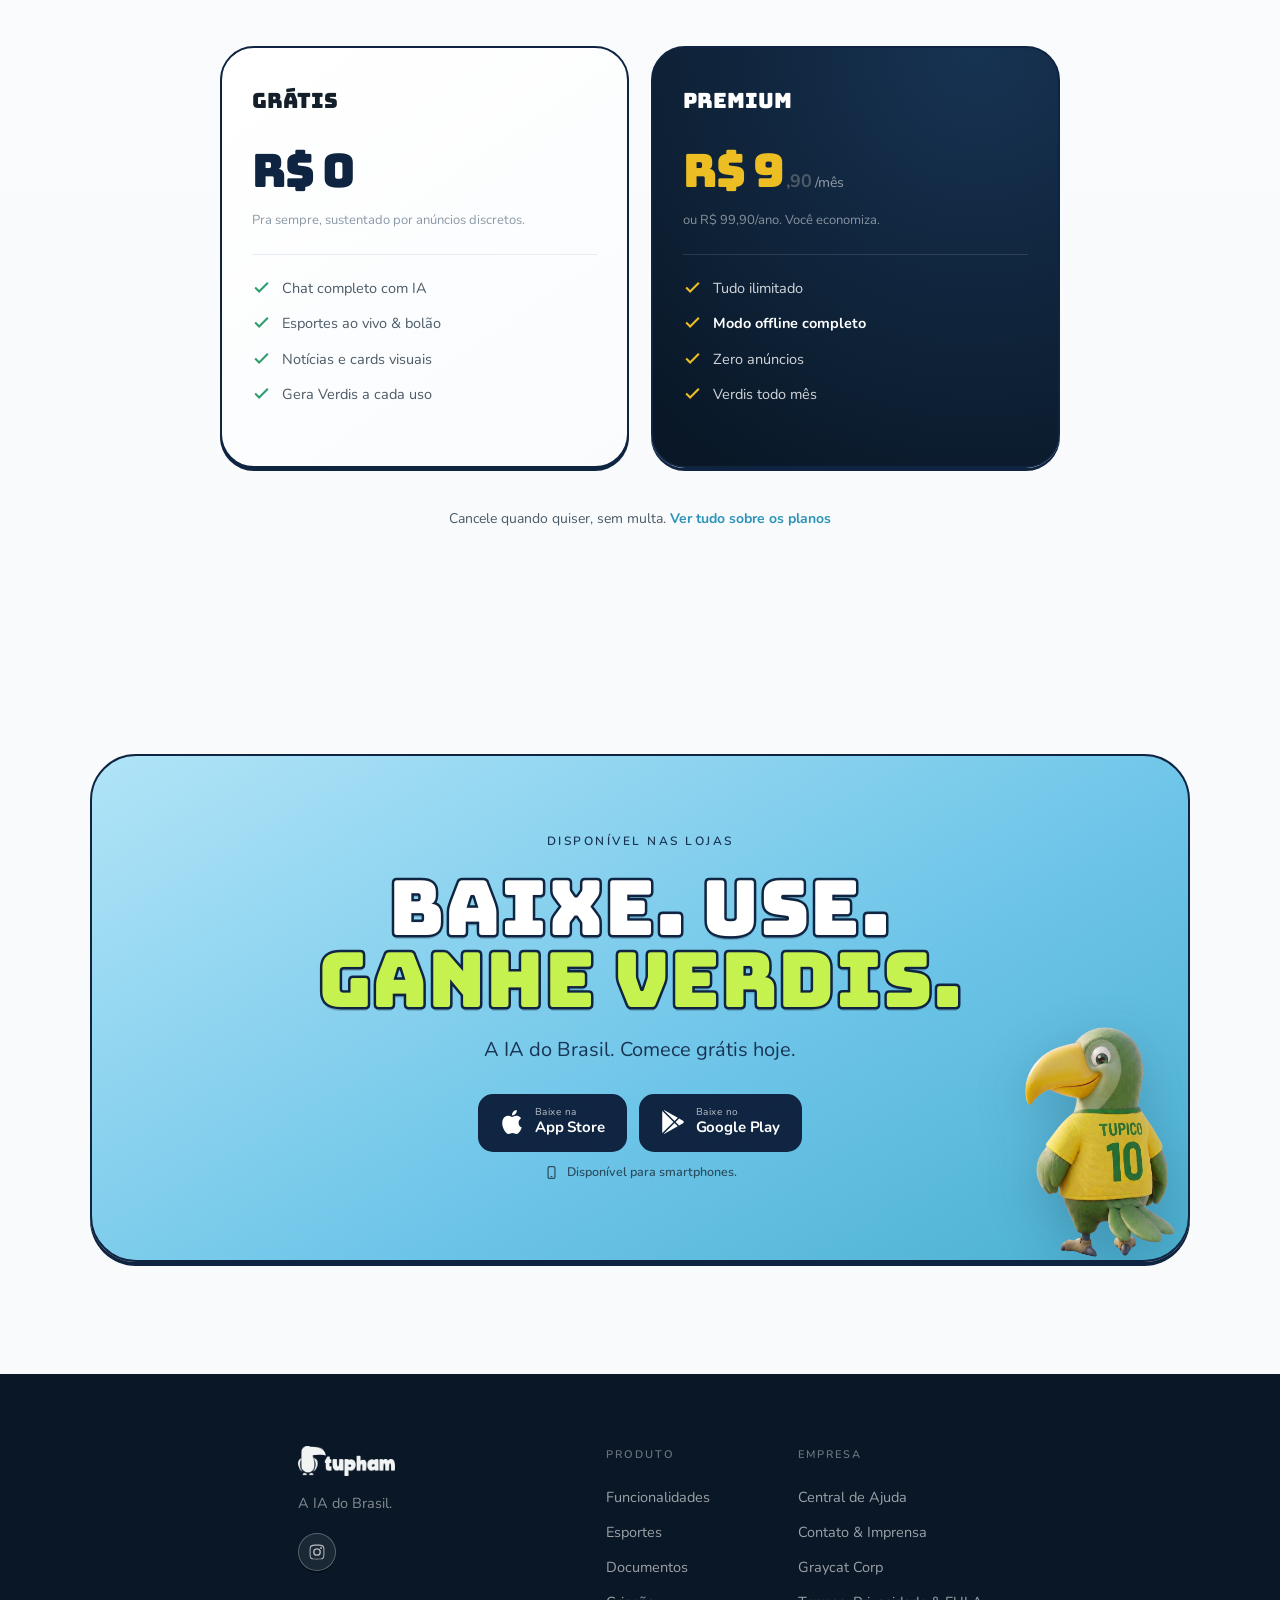
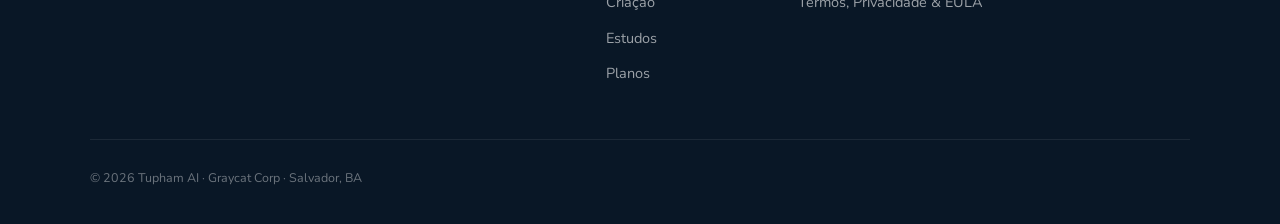
==== commit 5230bb99: "fix(site): CTA do hero no visual dos botoes de loja - 'Baixar app' do hero herda o estilo azul/branc" ====
--- a/index.html
+++ b/index.html
@@ -22,7 +22,7 @@
 <link rel="preconnect" href="https://fonts.googleapis.com">
 <link rel="preconnect" href="https://fonts.gstatic.com" crossorigin>
 <link href="https://fonts.googleapis.com/css2?family=Bungee&family=Nunito:ital,wght@0,200..1000;1,200..1000&display=swap" rel="stylesheet">
-<link rel="stylesheet" href="assets/css/tupham.css?v=20261015-5">
+<link rel="stylesheet" href="assets/css/tupham.css?v=20261015-7">
 <style>
   /* compare: card das gringas em cor normal (sem look apagado) */
   .compare-them .compare-who{color:rgba(255,255,255,.6)}
@@ -70,7 +70,9 @@
     <div class="hero-text load">
       <h1 class="comic comic--outline">A IA do<br><span class="lime">Brasil.</span></h1>
       <p class="lead">Converse no chat e pesquise, gere e edite documentos, esportes ao vivo, acompanhe os melhores campeonatos, gere áudios e aprenda com a nossa plataforma de estudos personalizada. <b class="brush" style="color:var(--ink-900);font-weight:700">Grátis e ilimitado</b>.</p>
-      <a href="#baixar" class="btn btn-gold btn-lg">Baixar app <svg viewBox="0 0 24 24" fill="none" stroke="currentColor" stroke-width="2.4"><path d="M5 12h14M13 6l6 6-6 6"/></svg></a>
+      <div class="store-row">
+        <a href="#baixar" class="store-btn"><span><b>Baixar app</b></span><svg viewBox="0 0 24 24" fill="none" stroke="currentColor" stroke-width="2.4" aria-hidden="true"><path d="M5 12h14M13 6l6 6-6 6"/></svg></a>
+      </div>
       <p class="store-note"><svg viewBox="0 0 24 24" fill="none" stroke="currentColor" stroke-width="2" aria-hidden="true"><rect x="6.5" y="2.5" width="11" height="19" rx="2.5"/><path d="M10.5 18.5h3"/></svg>Disponível para smartphones.</p>
     </div>
     <div class="hero-visual">
--- a/assets/css/tupham.css
+++ b/assets/css/tupham.css
@@ -772,8 +772,11 @@
   .home .hero-in{gap:36px}
   .home .hero h1{font-size:54px!important;max-width:none}
   .home .hero .lead{margin-top:18px;max-width:32ch}
-  .home .store-row{width:100%;gap:8px;margin-top:22px}
+  .home .store-row{width:100%;gap:8px;margin-top:22px;justify-content:center}
   .home .store-btn{flex:1;min-width:0;padding:10px 11px;gap:8px;border-radius:13px}
+  /* no hero só existe um CTA: ele fica com a largura do texto, centralizado */
+  .home .hero .store-btn{flex:0 0 auto;padding:12px 22px}
+  .home .hero .store-btn span b{font-size:14px}
   .home .store-btn svg{width:21px;height:21px}
   .home .store-btn span b{font-size:13px}.home .store-btn span small{font-size:8px}
   .capability-band{padding:24px 0}
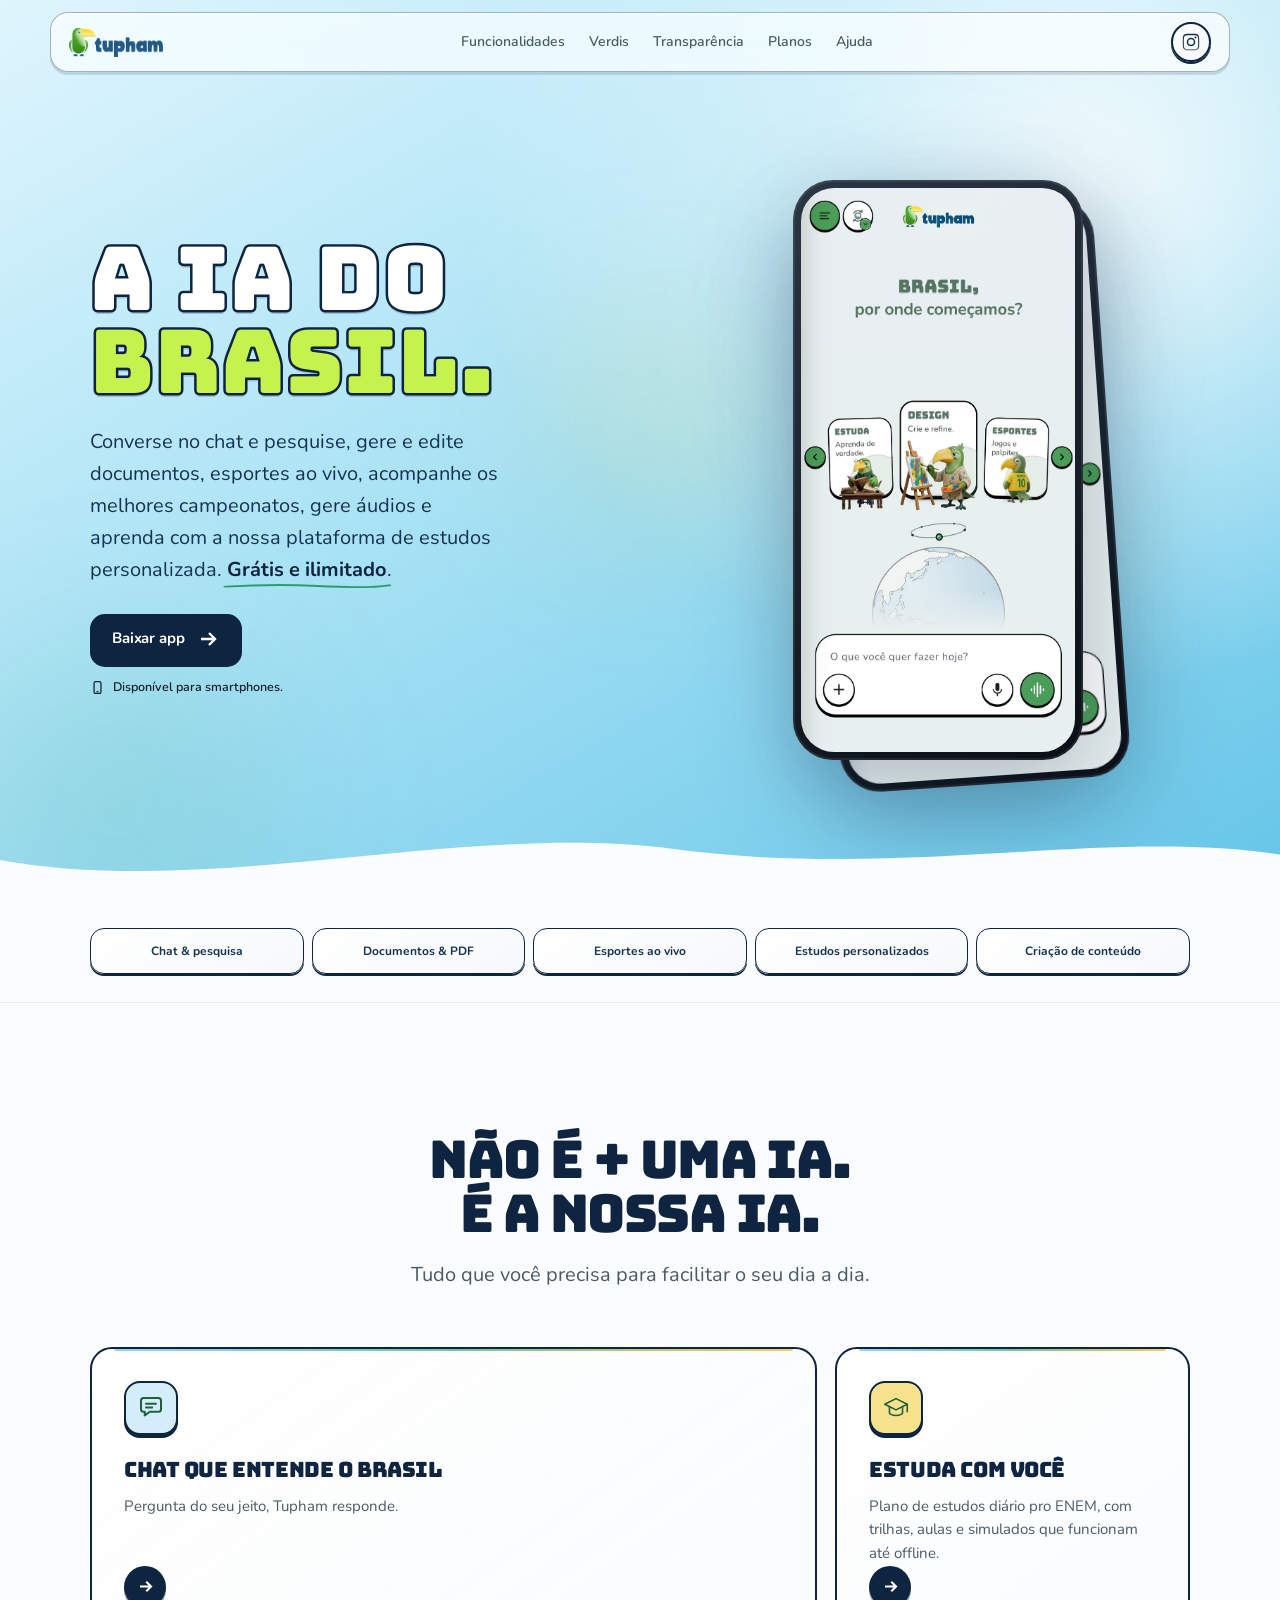
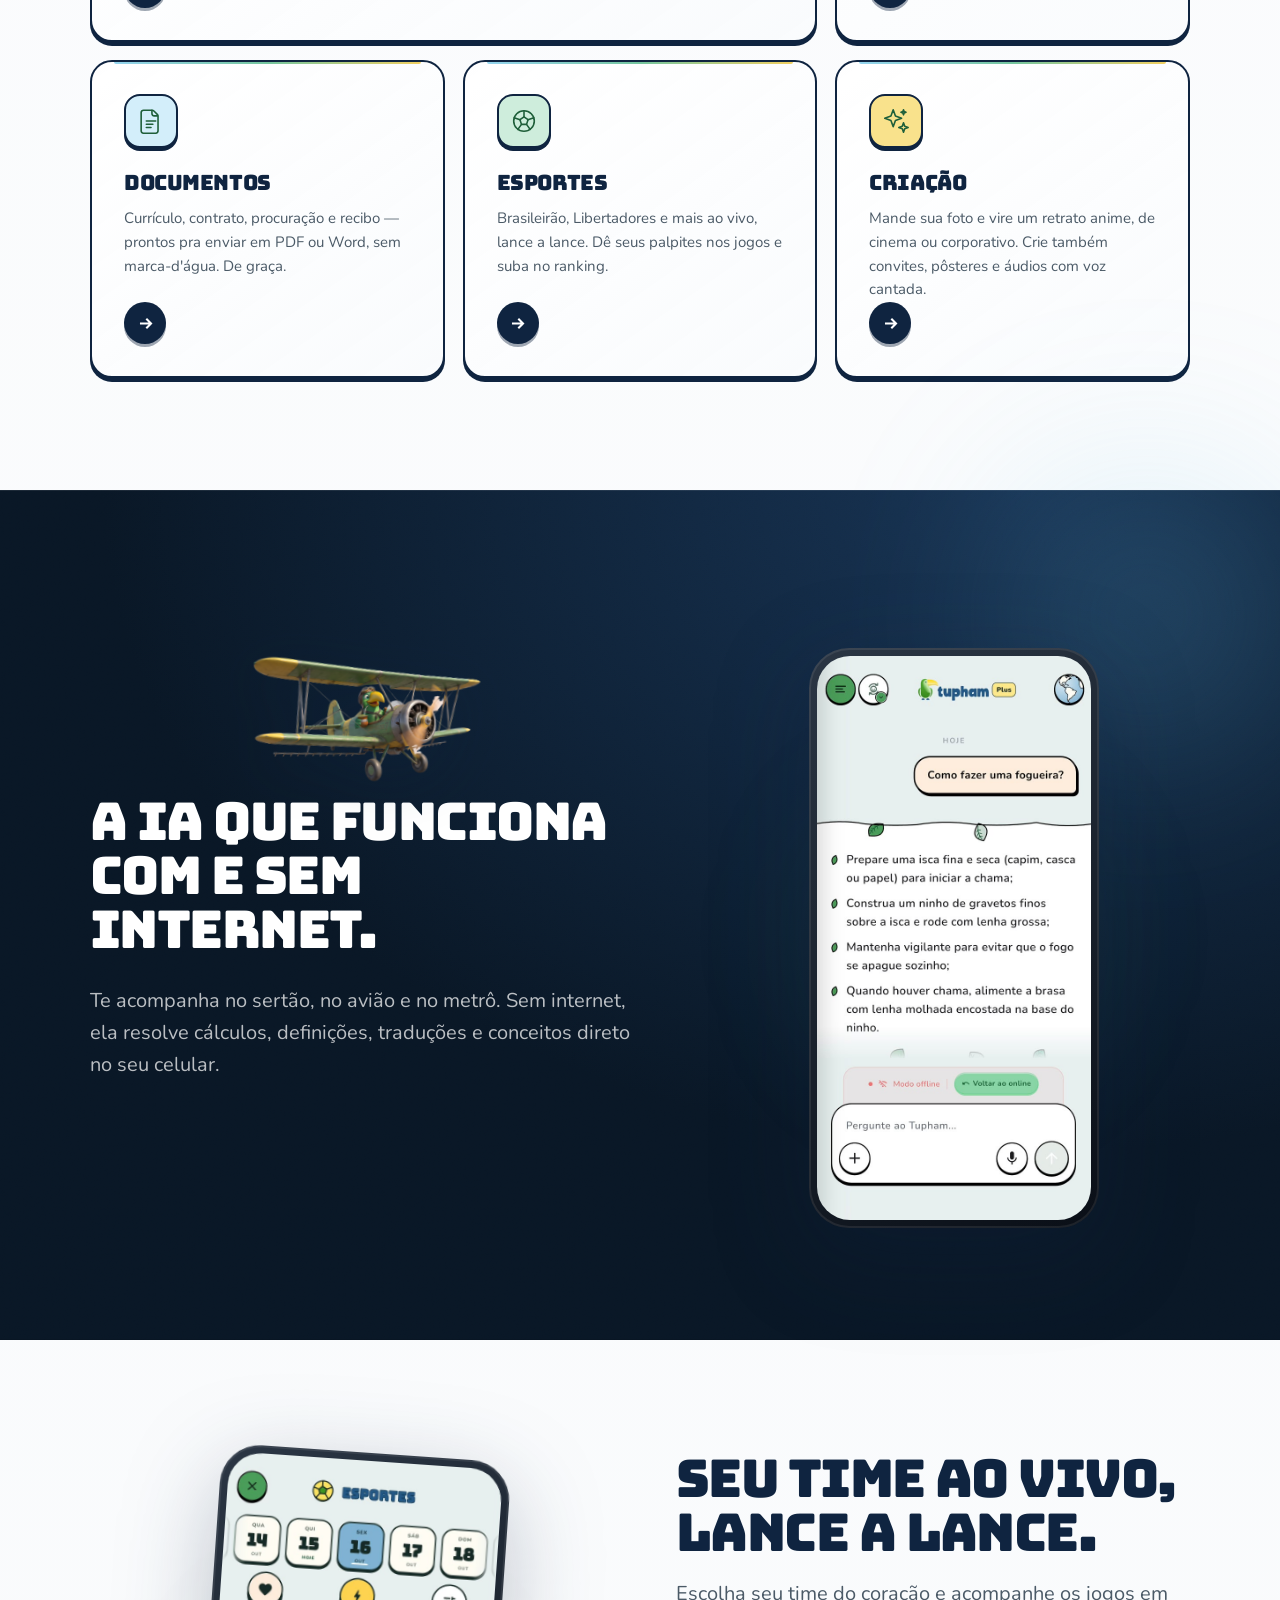
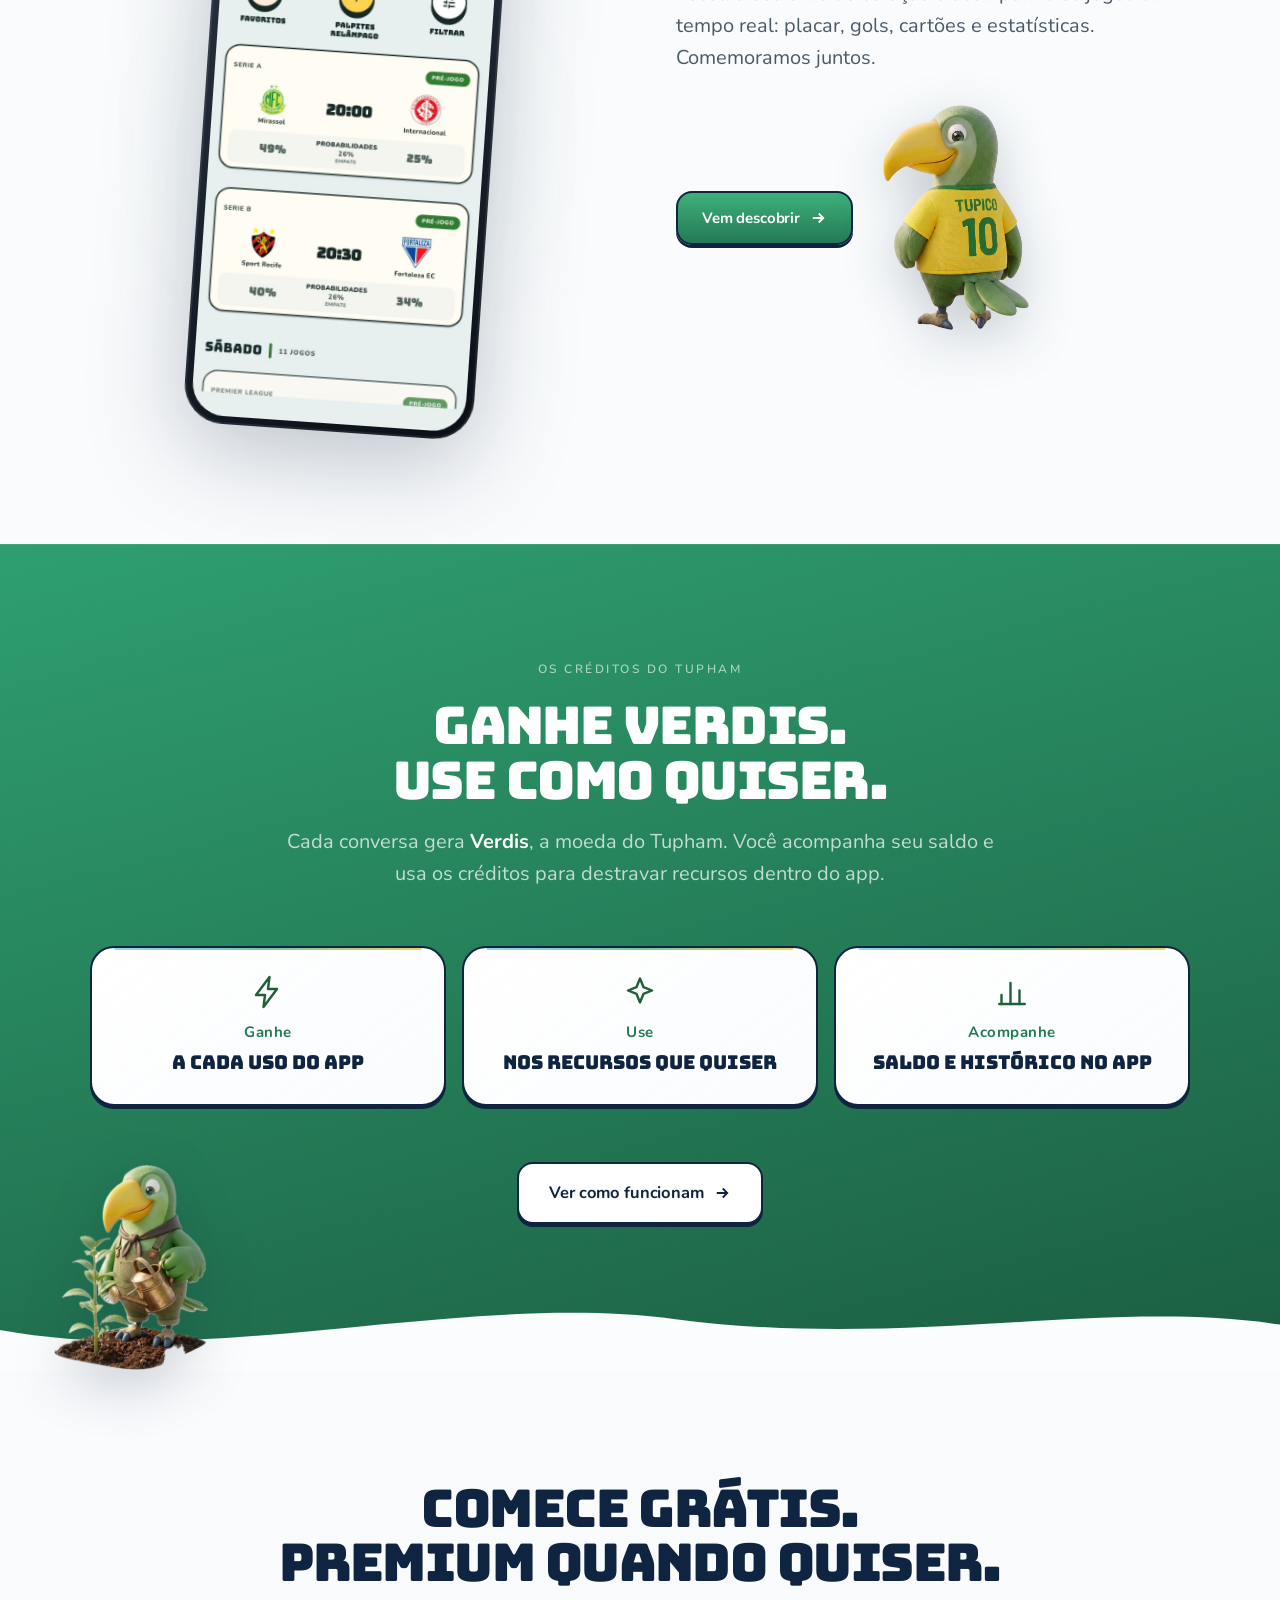
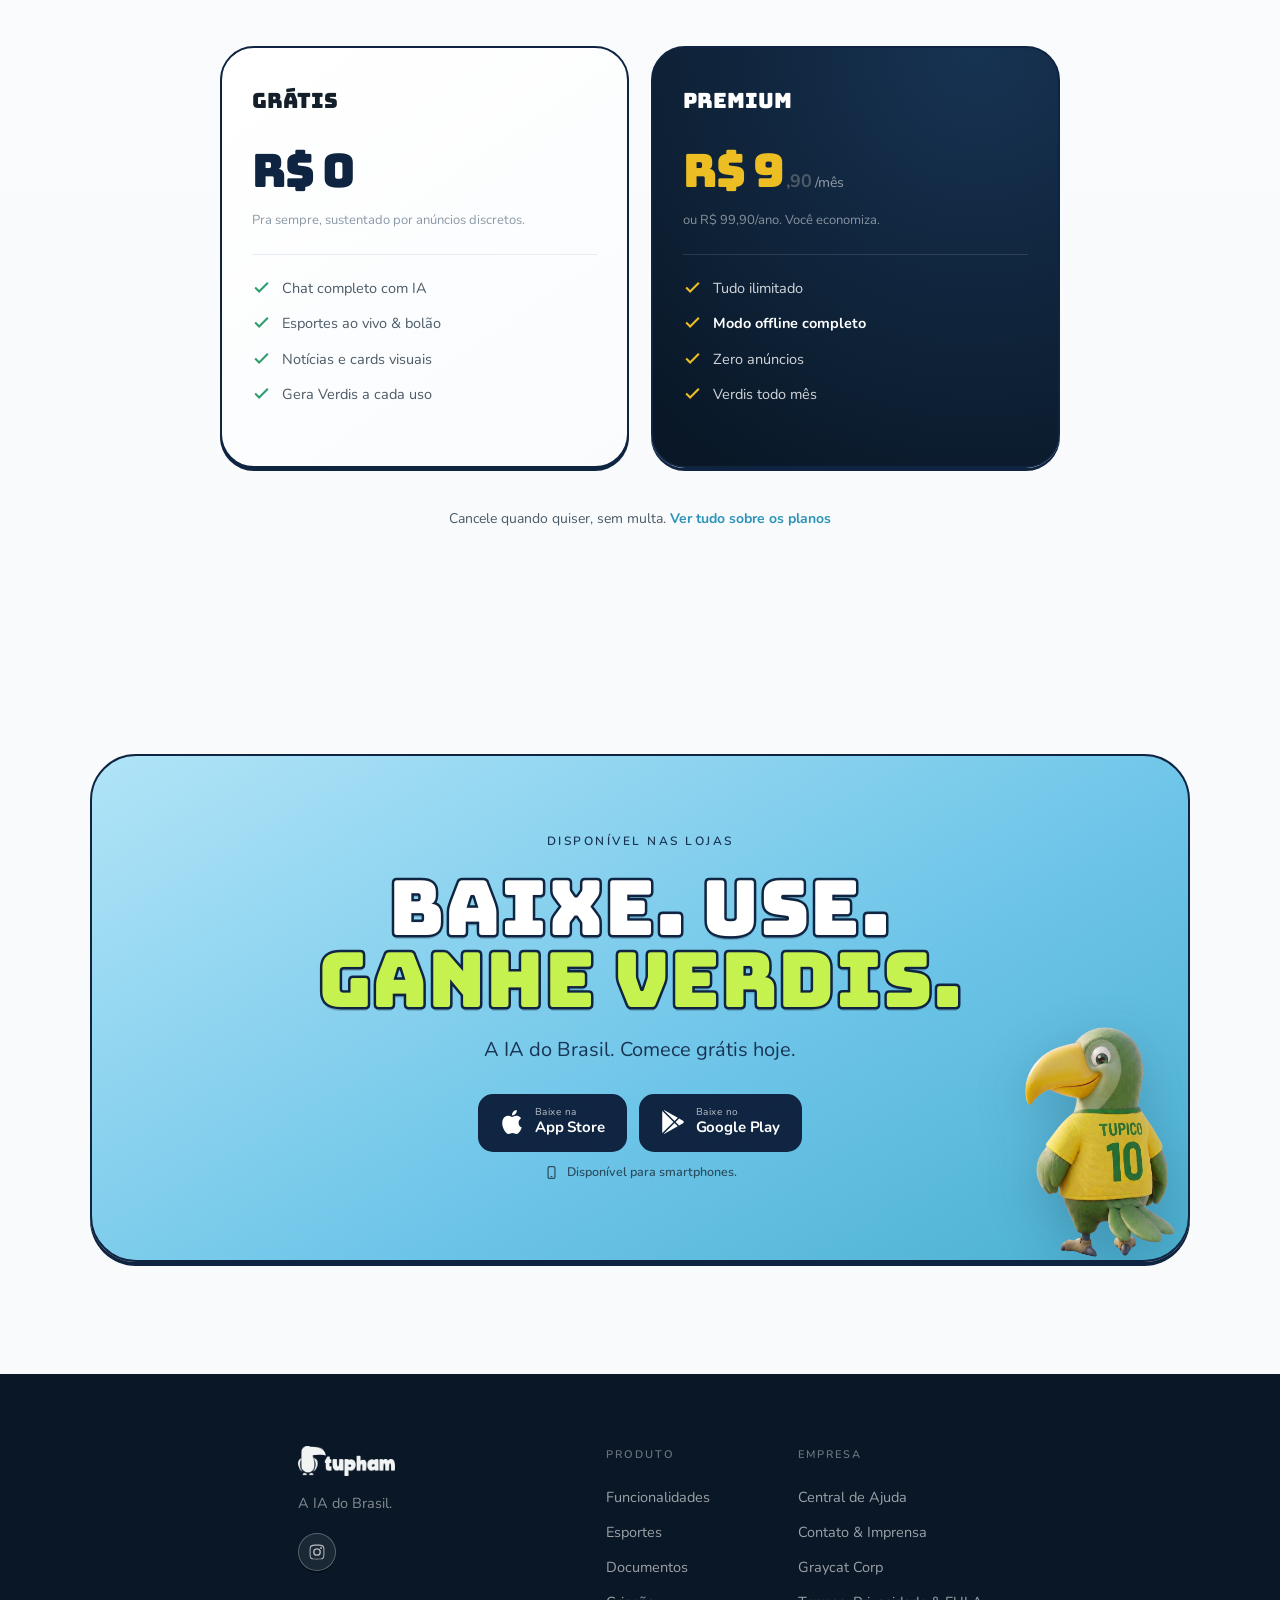
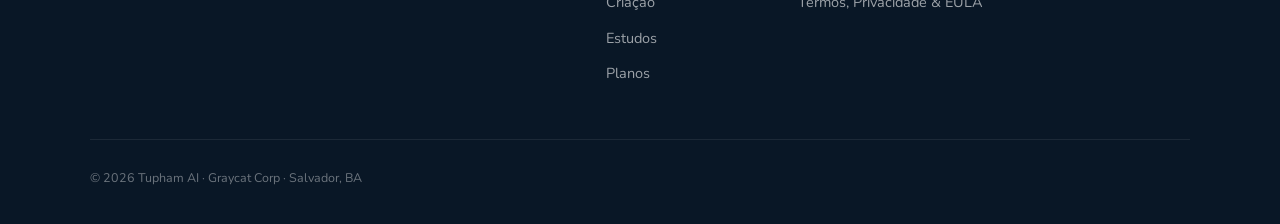
==== commit 4039c329: "feat(site): atualiza print da tela inicial (home) - substitui assets/img/mockups/home.jpeg pelo novo" ====
--- a/index.html
+++ b/index.html
@@ -79,8 +79,8 @@
       <div class="load-visual mockup-cluster">
         <div class="glow glow--gold" style="width:270px;height:270px;top:44%;left:12%"></div>
         <div class="glow glow--sky" style="width:330px;height:330px;top:2%;right:-4%"></div>
-        <div class="mockup mockup-back mockup--tilt" style="margin-right:-58px;margin-top:50px"><img src="assets/img/mockups/home.jpeg" alt="Tela inicial do Tupham" loading="eager"></div>
-        <div class="mockup mockup-front"><img src="assets/img/mockups/home.jpeg" alt="Tela inicial do Tupham" loading="eager"></div>
+        <div class="mockup mockup-back mockup--tilt" style="margin-right:-58px;margin-top:50px"><img src="assets/img/mockups/home.jpeg?v=20261021-1" alt="Tela inicial do Tupham" loading="eager"></div>
+        <div class="mockup mockup-front"><img src="assets/img/mockups/home.jpeg?v=20261021-1" alt="Tela inicial do Tupham" loading="eager"></div>
       </div>
     </div>
   </div>
